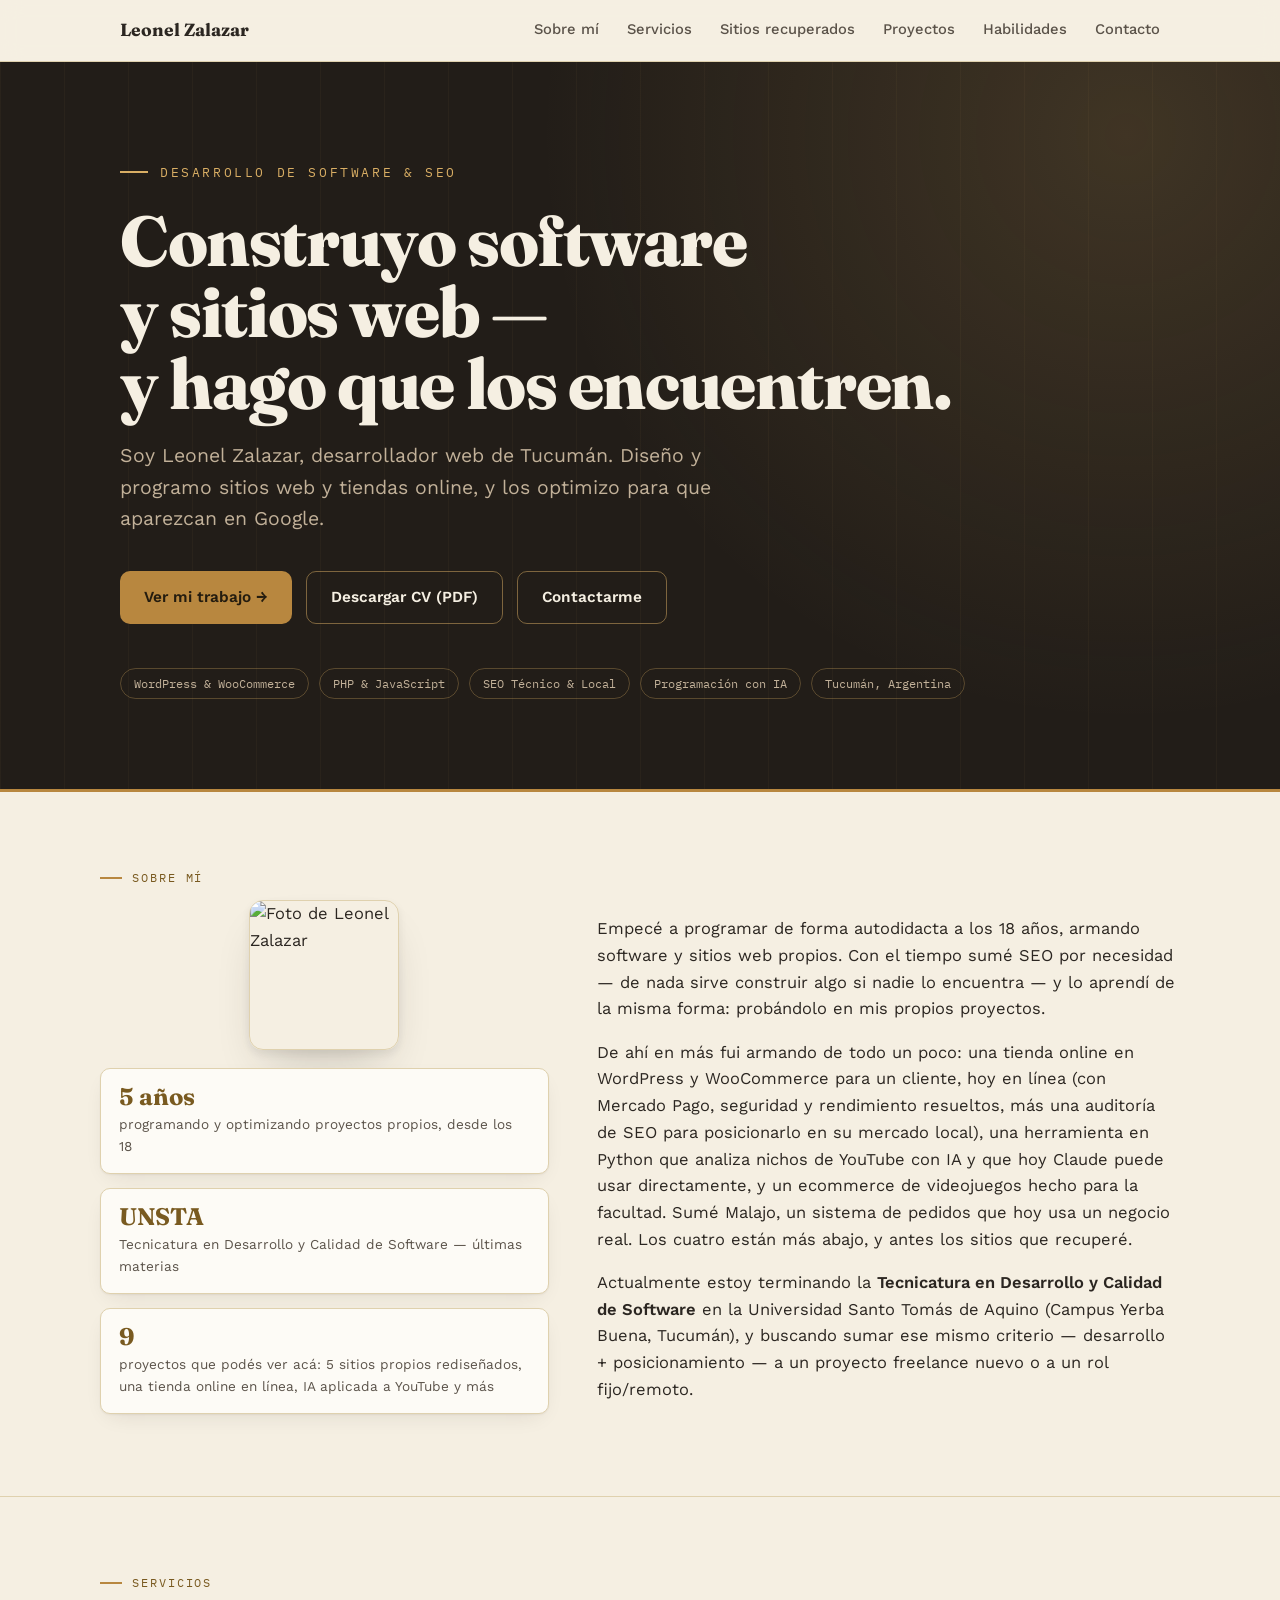
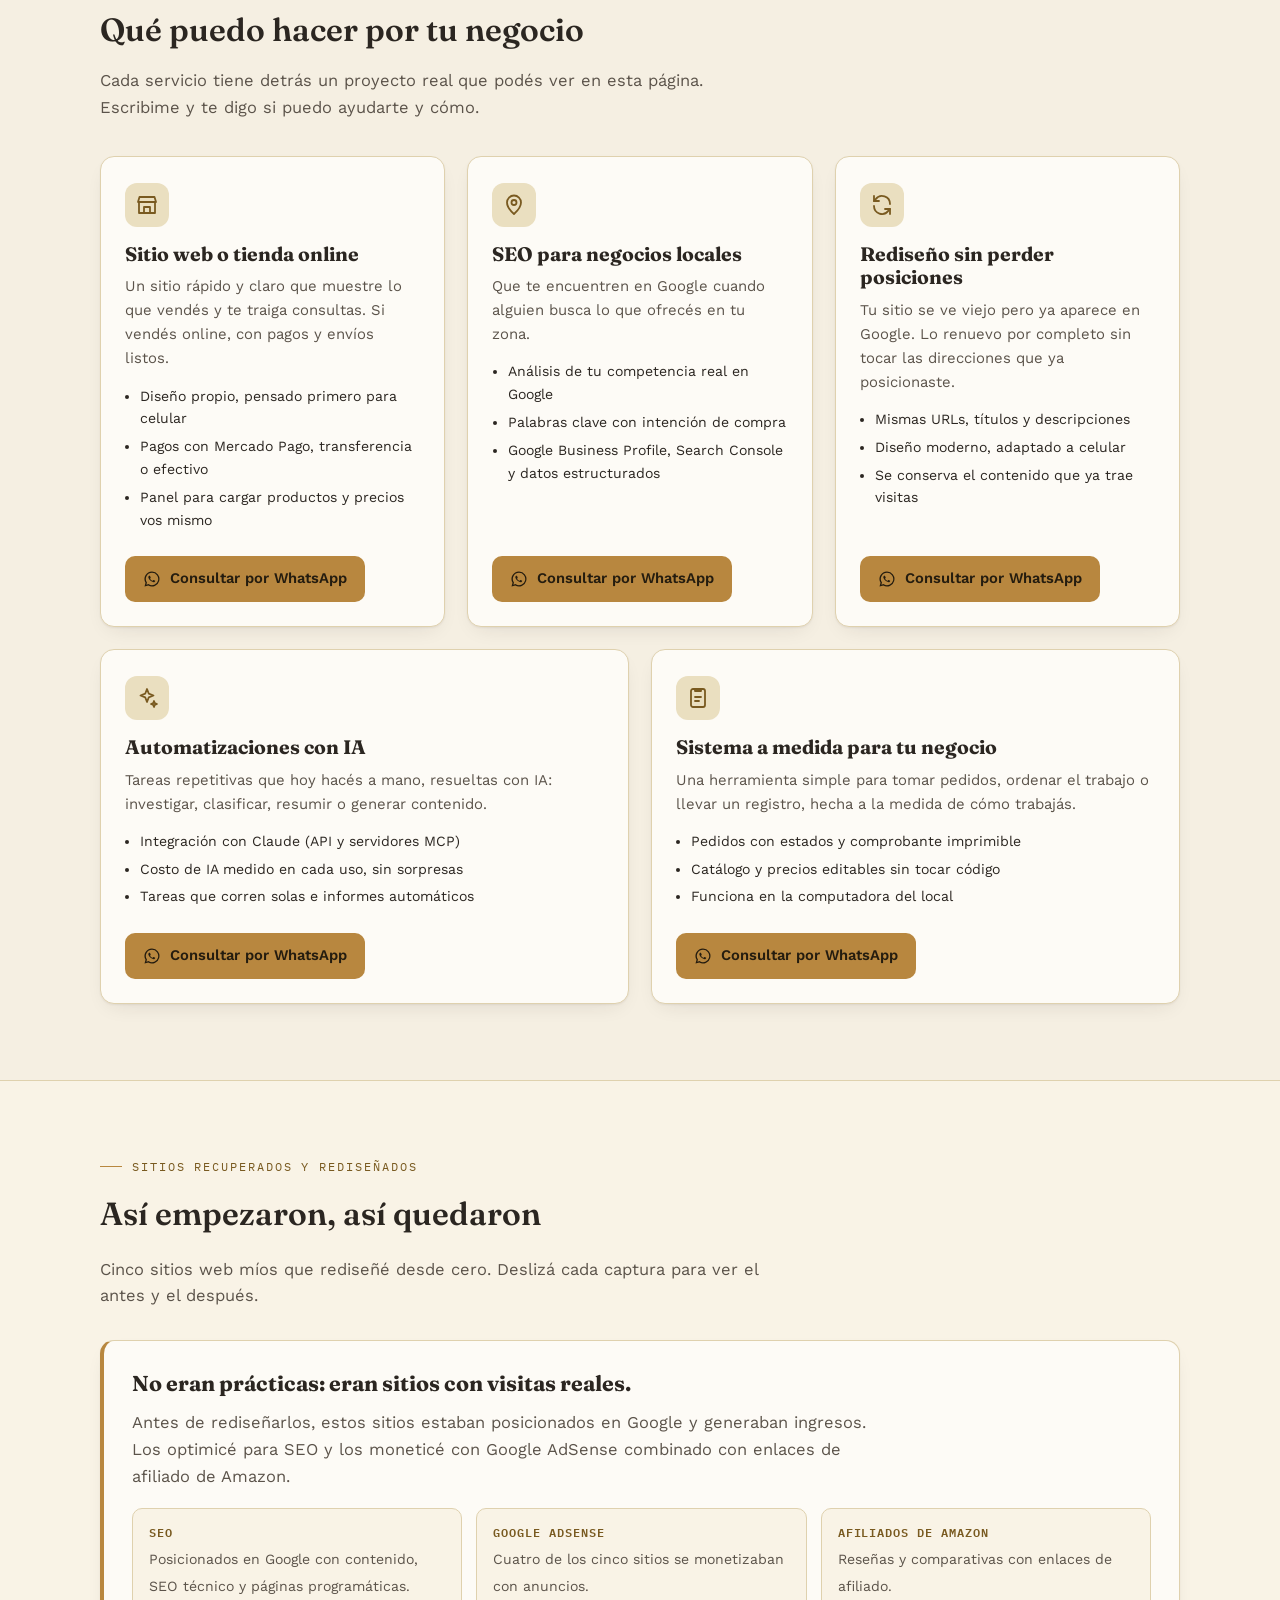
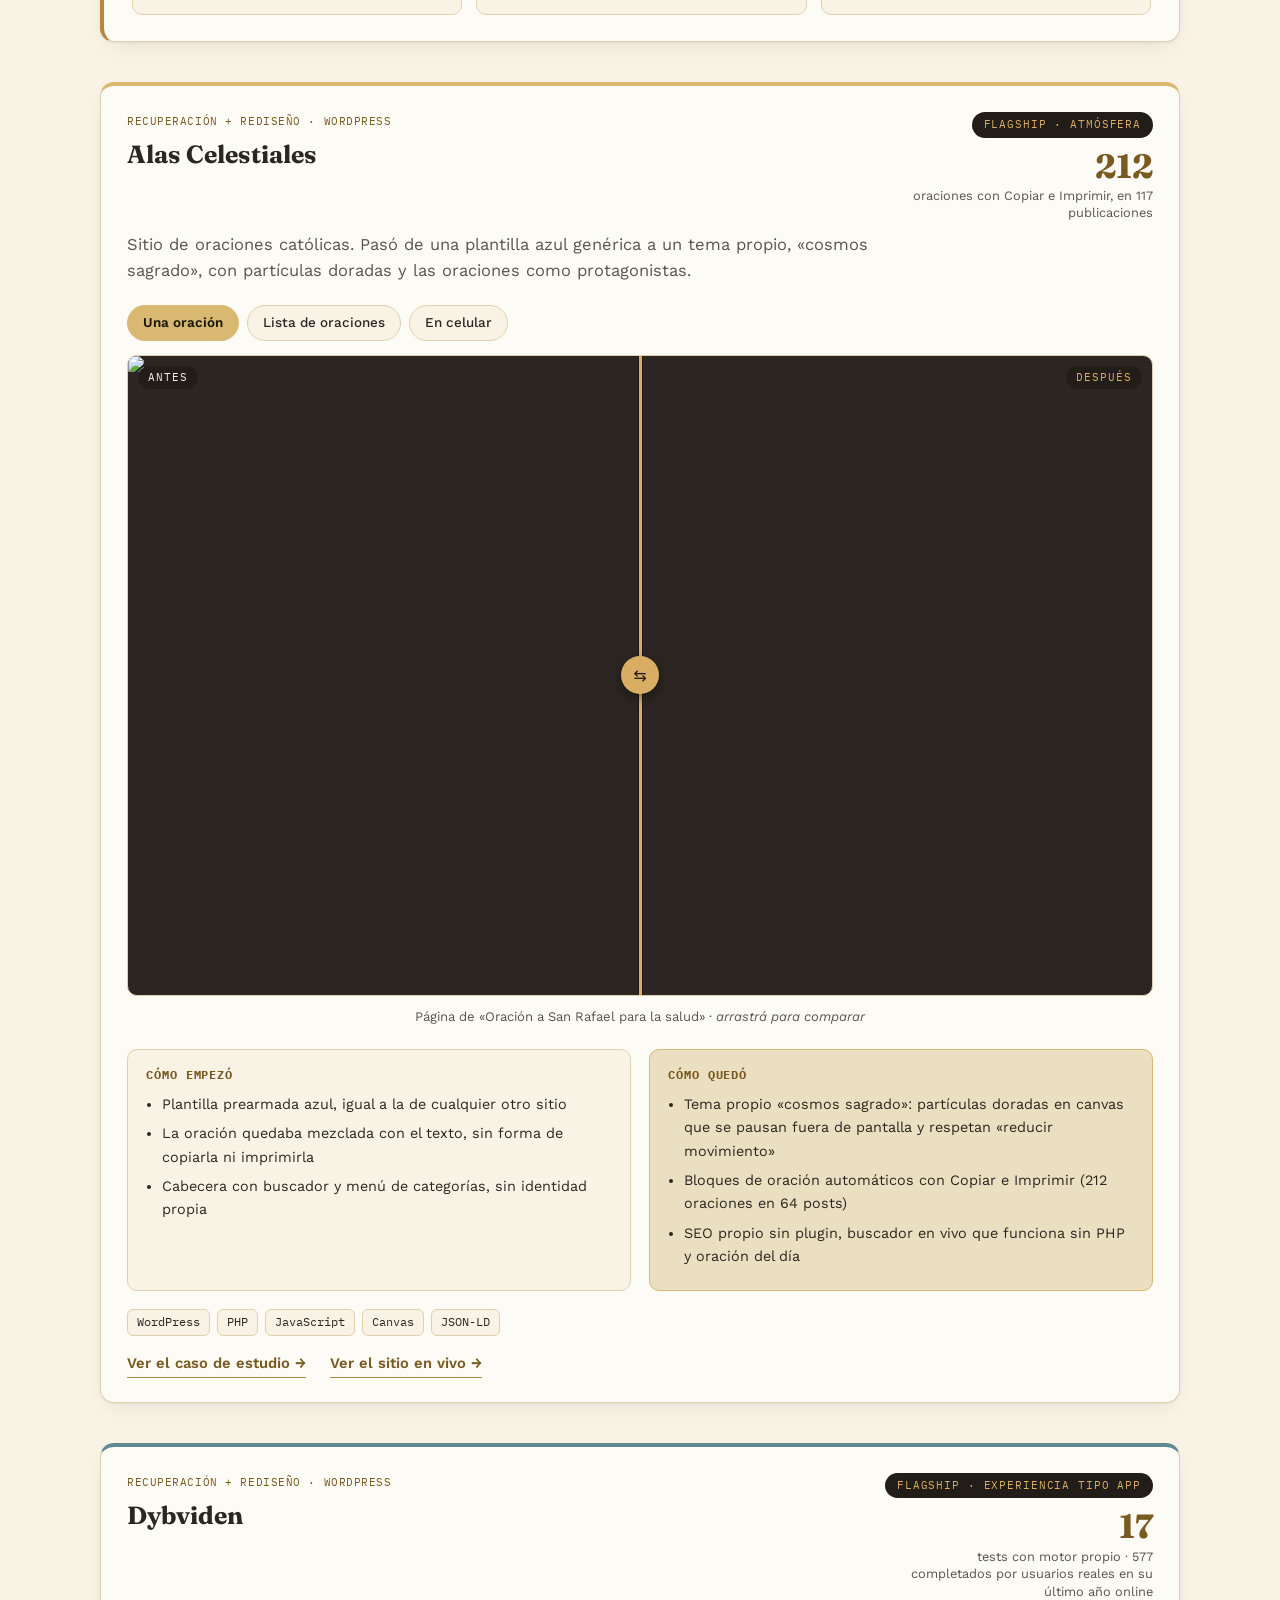
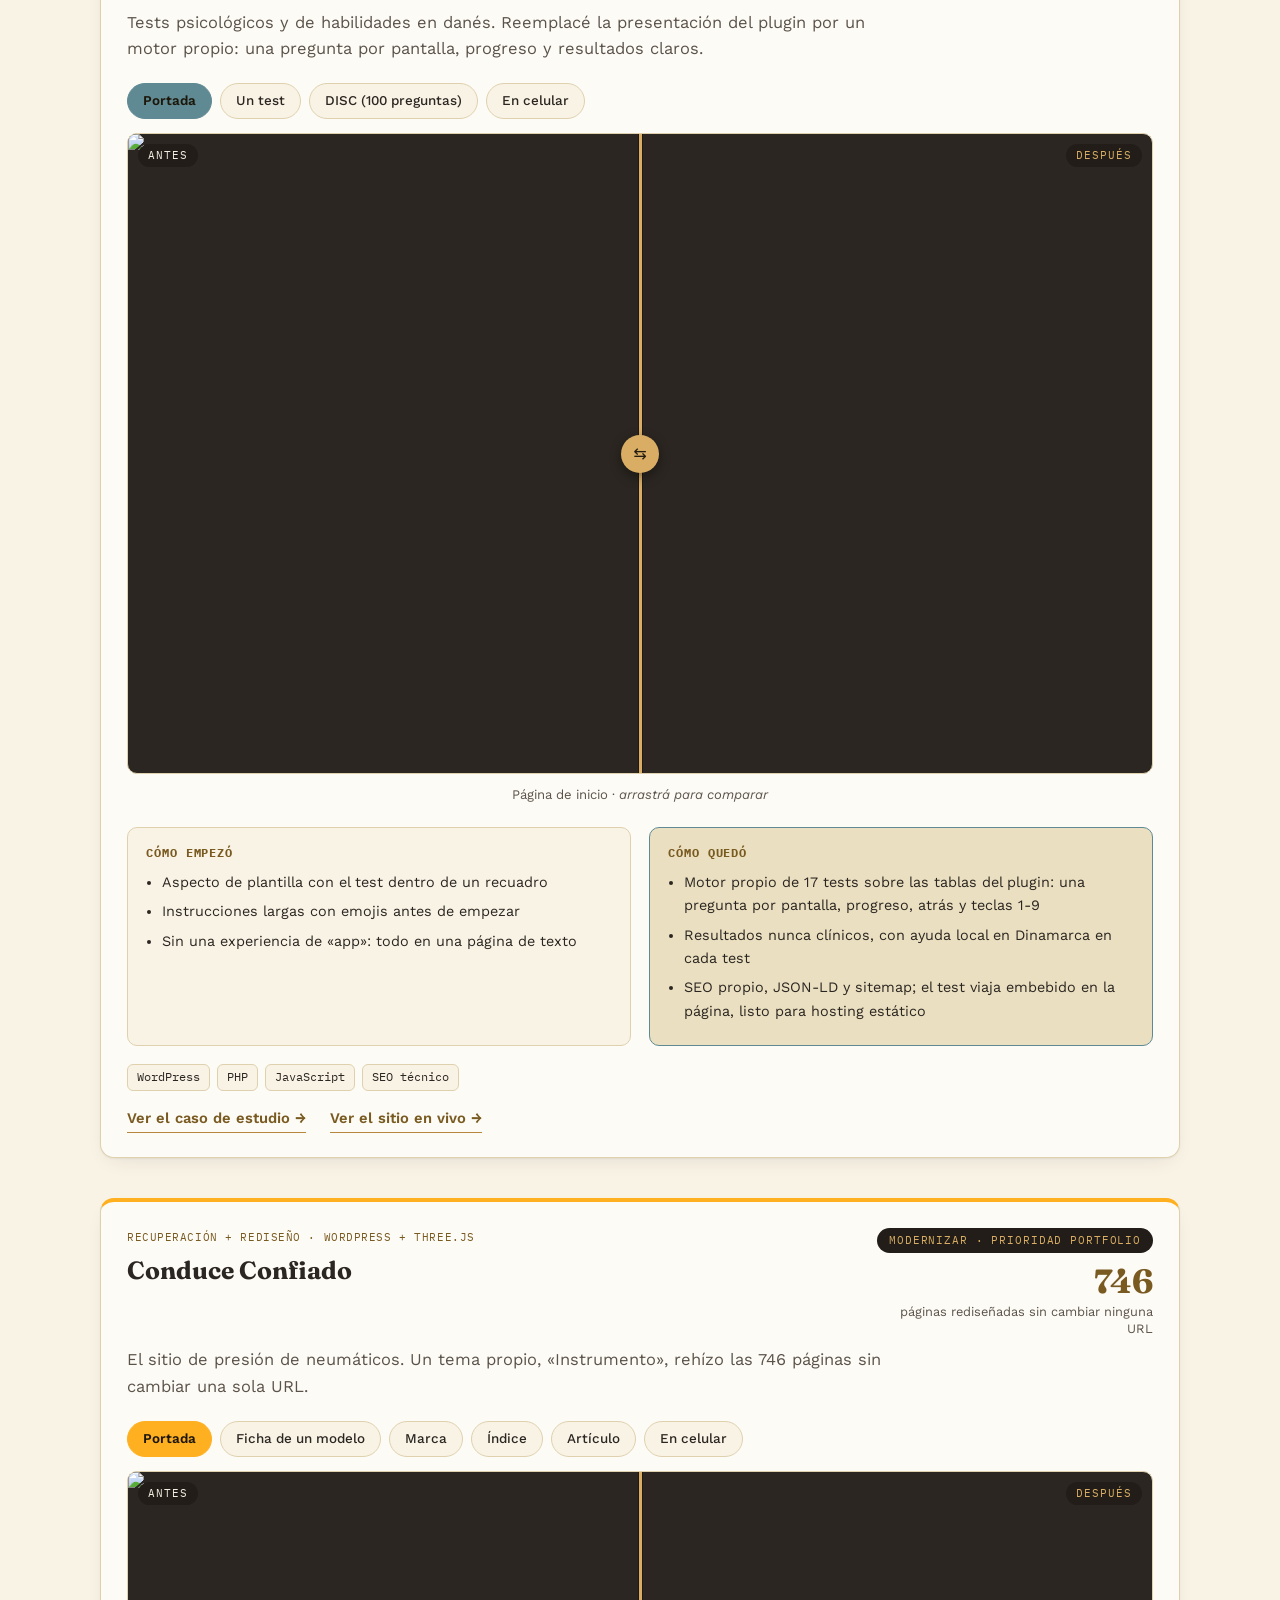
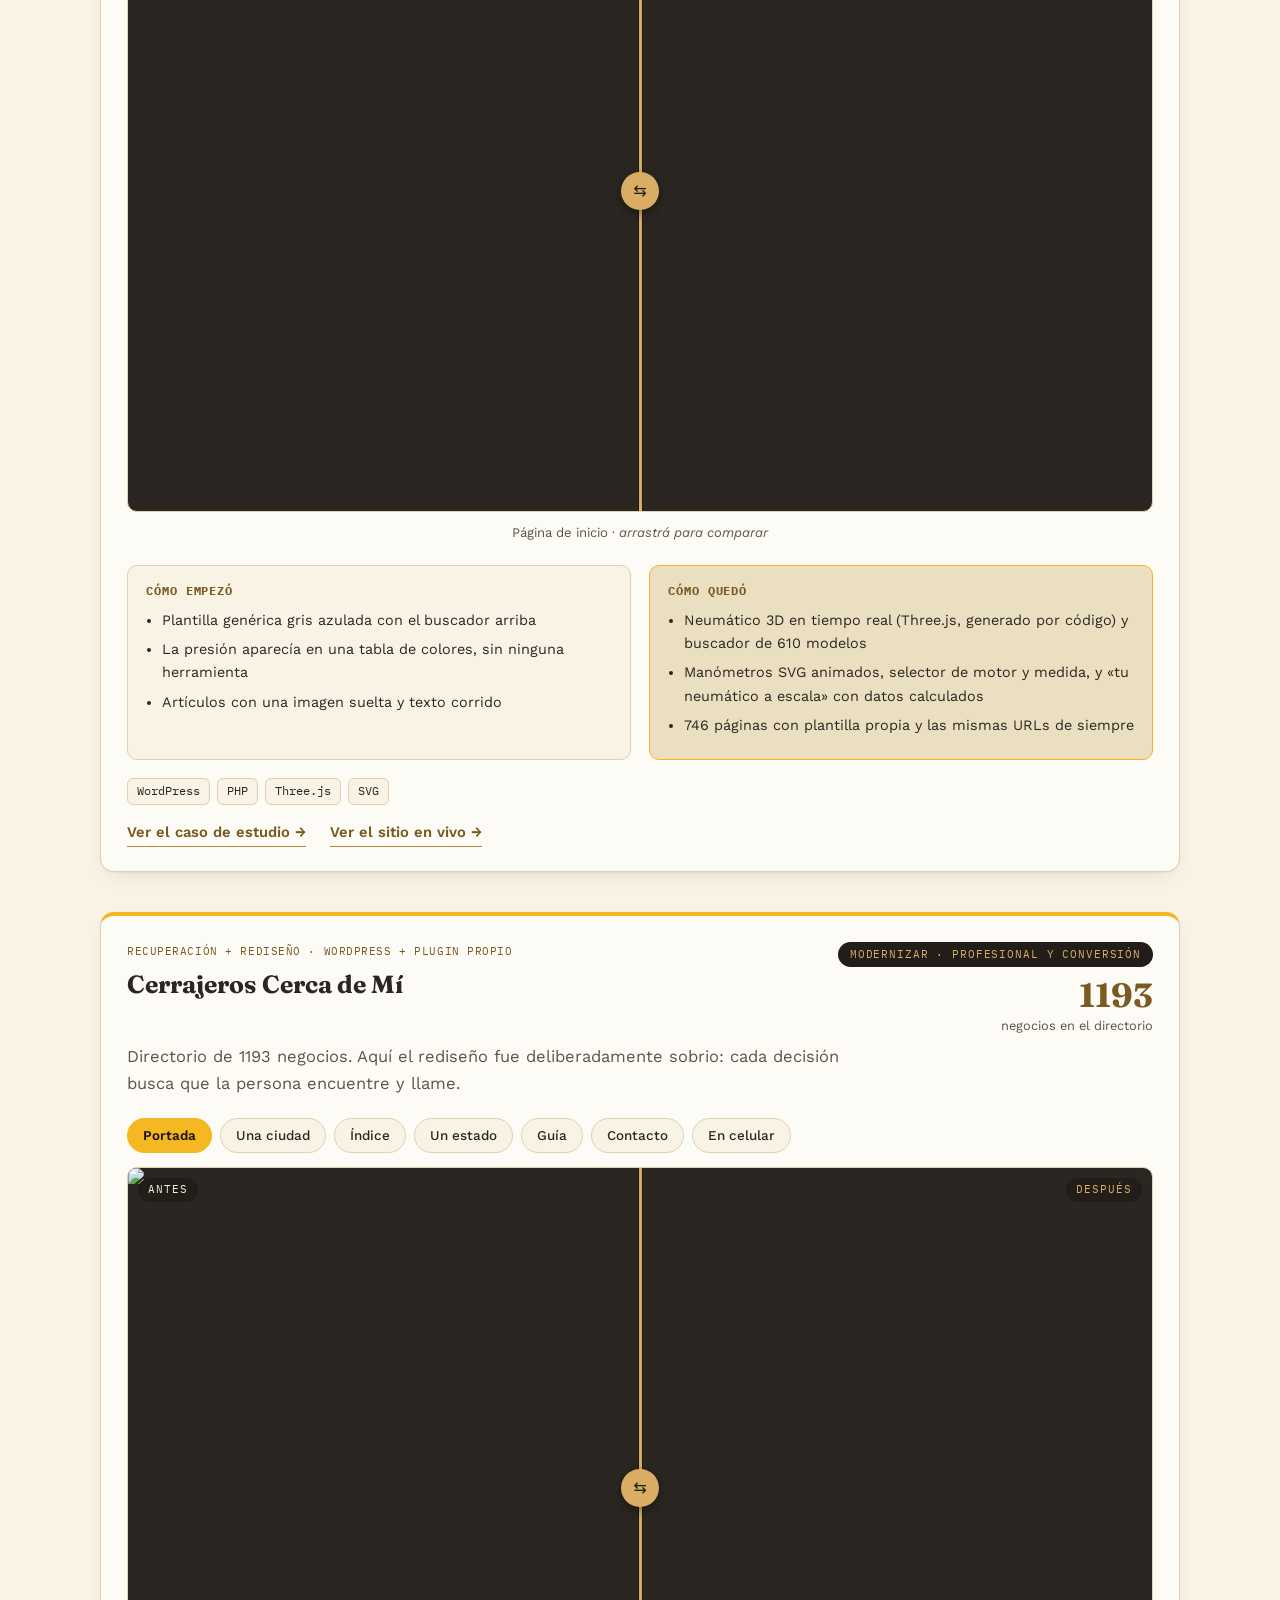
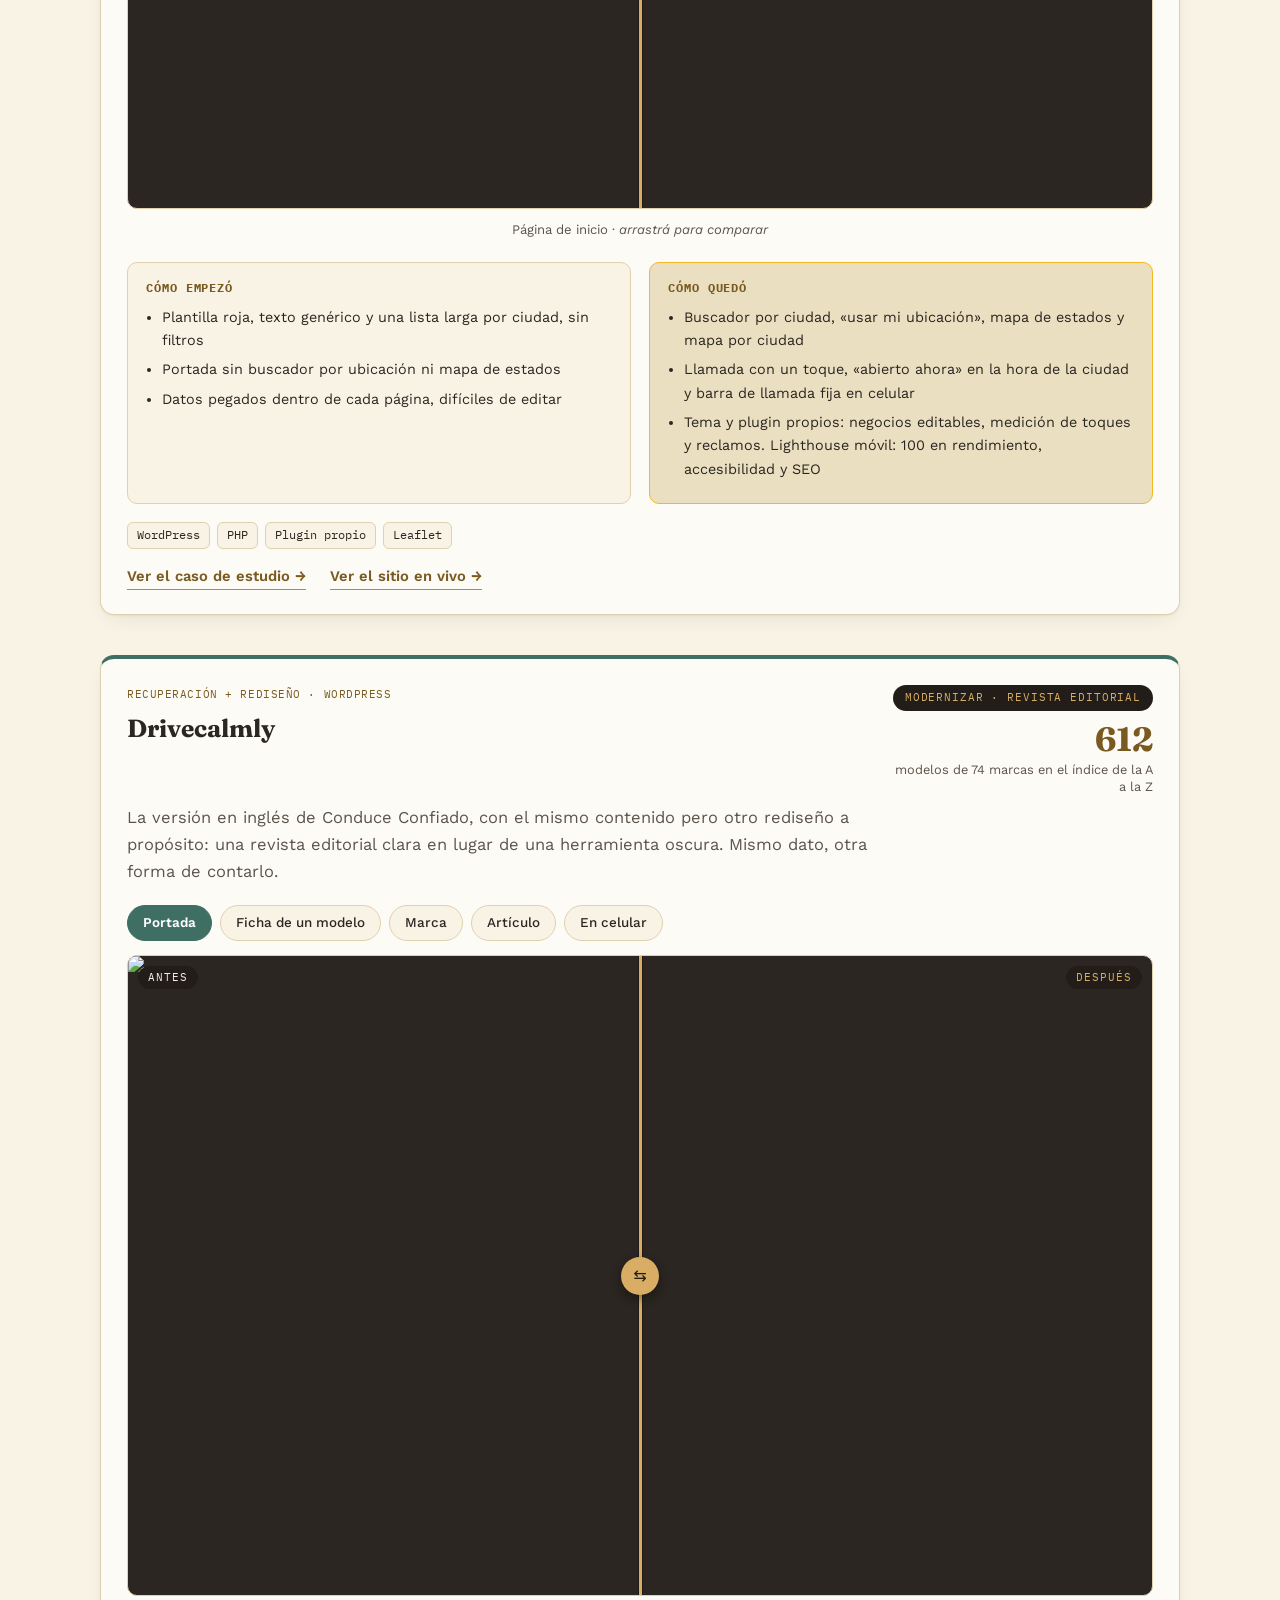
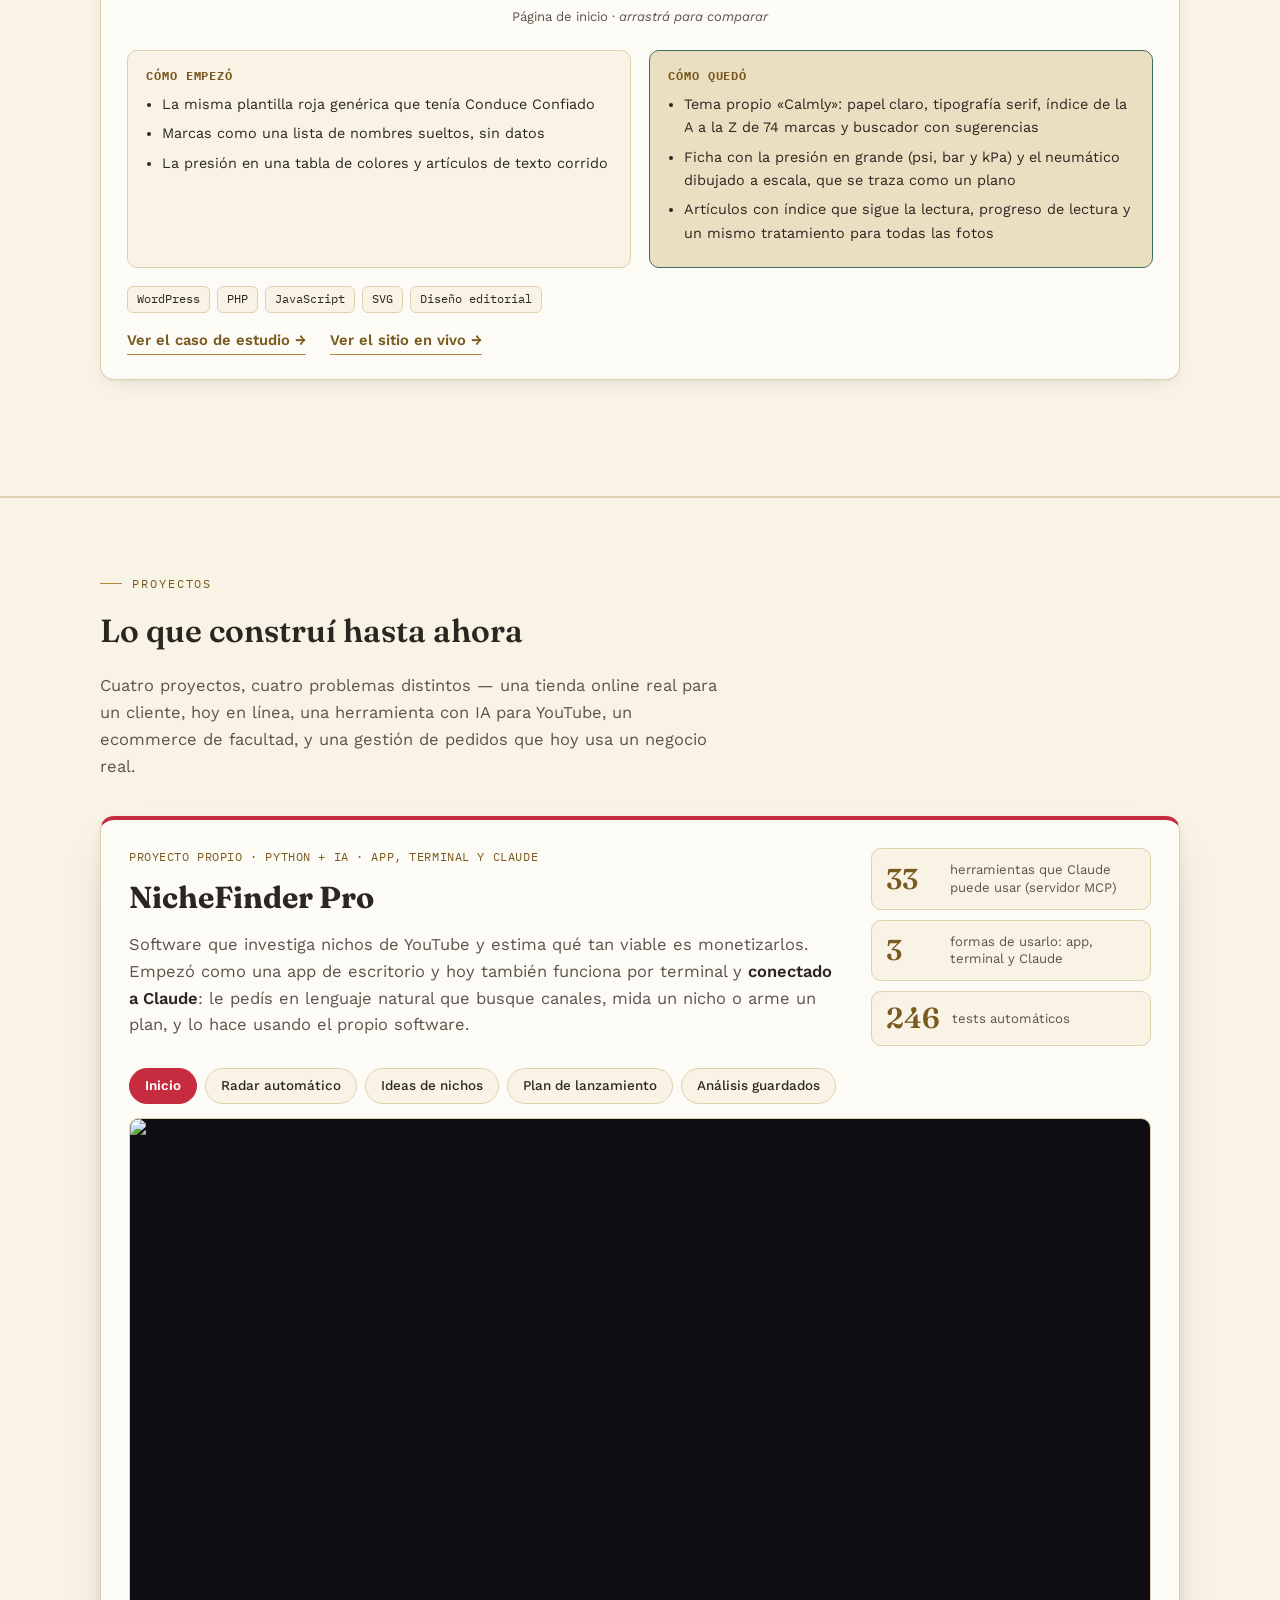
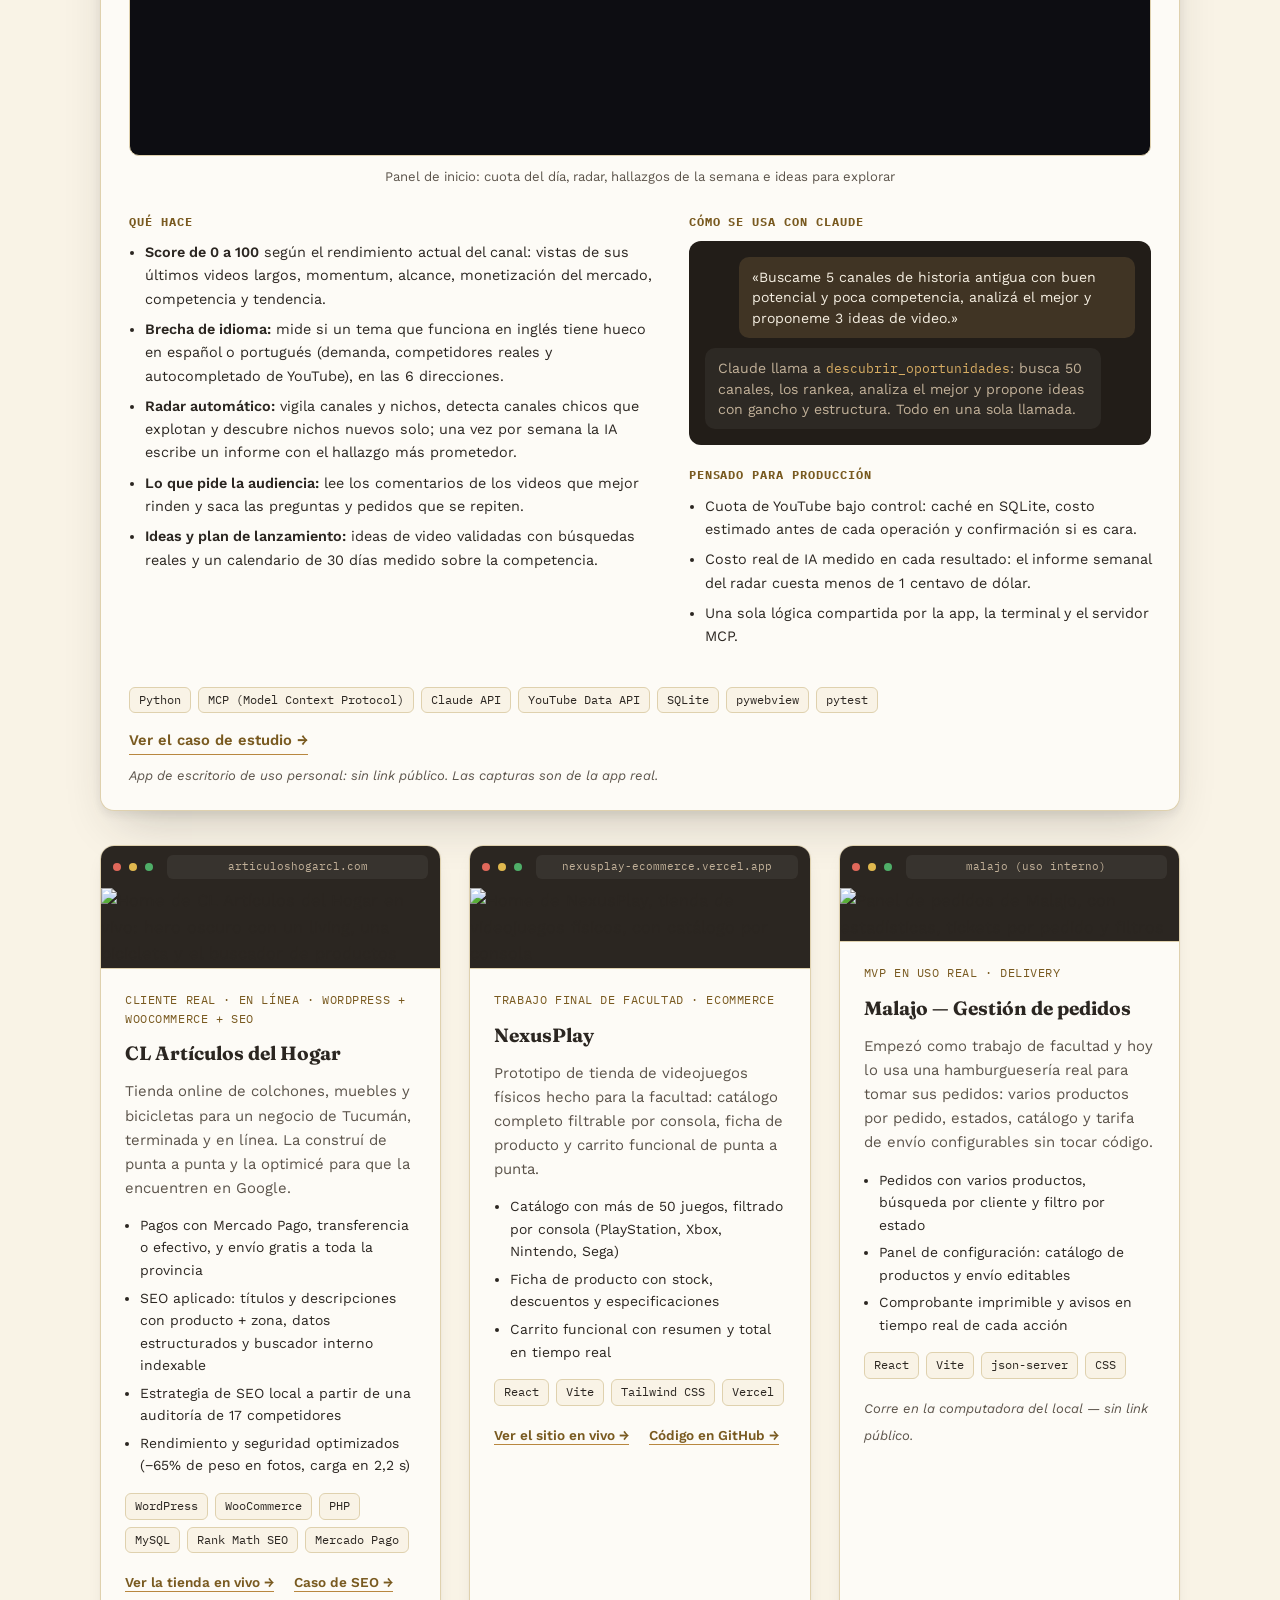
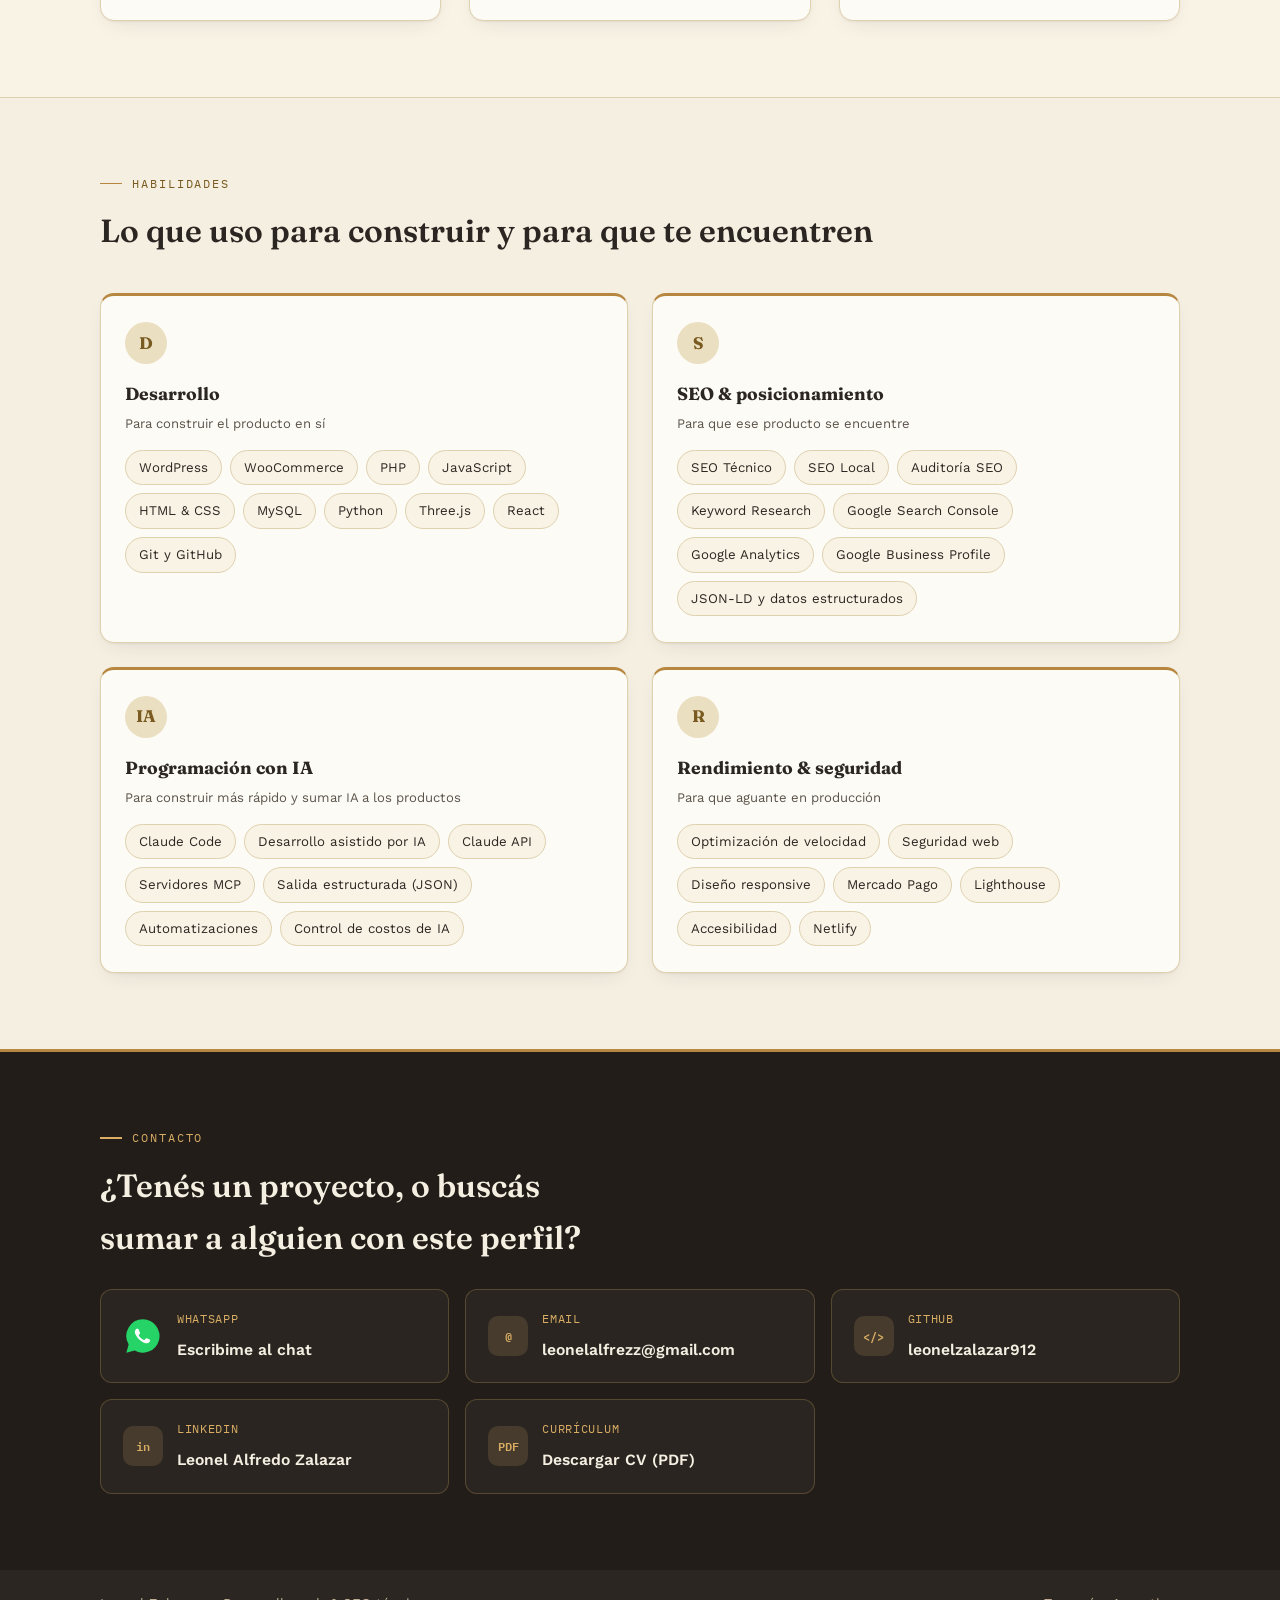
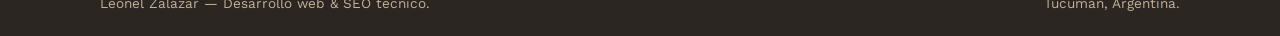
==== index.html @ 163d7c46 "Servicios, 6 casos de estudio, auditoría de calidad y CV con link a GitHub Pages - Sección Servicios" ====
<!doctype html>
<html lang="es-AR">
<head>
<meta charset="utf-8">
<meta name="viewport" content="width=device-width, initial-scale=1">
<meta name="description" content="Leonel Zalazar, desarrollador web y SEO de Tucumán, Argentina. WordPress, WooCommerce, PHP, JavaScript y SEO técnico y local. Proyectos reales y de código propio.">
<meta name="theme-color" content="#221D18">
<link rel="icon" href="data:image/svg+xml,%3Csvg xmlns='http://www.w3.org/2000/svg' viewBox='0 0 64 64'%3E%3Crect width='64' height='64' rx='14' fill='%23221D18'/%3E%3Ctext x='32' y='45' font-family='Georgia,serif' font-size='38' font-weight='700' text-anchor='middle' fill='%23D9AE64'%3EL%3C/text%3E%3C/svg%3E">
<link rel="canonical" href="https://leonelzalazar912.github.io/">
<meta property="og:type" content="website">
<meta property="og:url" content="https://leonelzalazar912.github.io/">
<meta property="og:locale" content="es_AR">
<meta property="og:title" content="Leonel Zalazar — Desarrollo web y SEO">
<meta property="og:description" content="Construyo software y sitios web, y hago que los encuentren.">
<meta property="og:image" content="https://leonelzalazar912.github.io/img/og.jpg">
<meta property="og:image:width" content="1200"><meta property="og:image:height" content="630">
<meta name="twitter:card" content="summary_large_image">
<script type="application/ld+json">{"@context":"https://schema.org","@type":"Person","name":"Leonel Zalazar","jobTitle":"Desarrollador web y SEO","address":{"@type":"PostalAddress","addressLocality":"Tucumán","addressCountry":"AR"},"email":"mailto:leonelalfrezz@gmail.com","sameAs":["https://www.linkedin.com/in/leonel-alfredo-zalazar-7910a031b/","https://github.com/leonelzalazar912"]}</script>
<title>Leonel Zalazar</title>
<link rel="preconnect" href="https://fonts.googleapis.com">
<link rel="preconnect" href="https://fonts.gstatic.com" crossorigin>
<link rel="preload" as="style" href="https://fonts.googleapis.com/css2?family=Fraunces:opsz,wght@9..144,400;9..144,500;9..144,600;9..144,700;9..144,800&family=Work+Sans:wght@400;500;600;700&family=IBM+Plex+Mono:wght@500;600&display=swap">
<link href="https://fonts.googleapis.com/css2?family=Fraunces:opsz,wght@9..144,400;9..144,500;9..144,600;9..144,700;9..144,800&family=Work+Sans:wght@400;500;600;700&family=IBM+Plex+Mono:wght@500;600&display=swap" rel="stylesheet" media="print" onload="this.media='all'">
<noscript><link href="https://fonts.googleapis.com/css2?family=Fraunces:opsz,wght@9..144,400;9..144,500;9..144,600;9..144,700;9..144,800&family=Work+Sans:wght@400;500;600;700&family=IBM+Plex+Mono:wght@500;600&display=swap" rel="stylesheet"></noscript>
<style>
  :root{
    --paper:#F5EFE2; --panel:#FDFBF6; --panel-2:#F9F3E6; --panel-dark:#221D18; --panel-dark-2:#2B2621;
    --ink:#2B2621; --ink-soft:#5B534A; --line:#DFD1AE;
    --gold:#B8873F; --gold-deep:#795A20; --gold-soft:#EADFC0; --gold-bright:#D9AE64;
    --on-dark:#F5EFE2; --on-dark-soft:#C2B199;
    --shadow: 0 1px 2px rgba(43,38,33,.06), 0 8px 22px -10px rgba(43,38,33,.14);
    --shadow-lg: 0 4px 8px rgba(43,38,33,.08), 0 24px 48px -18px rgba(43,38,33,.24);
    --radius:14px;
  }
  @media (prefers-color-scheme: dark){
    :root:not([data-theme="light"]){
      --paper:#1D1914; --panel:#262019; --panel-2:#221D17; --panel-dark:#100D0A; --panel-dark-2:#1A1611;
      --ink:#F1E9DA; --ink-soft:#C2B199; --line:#453A29;
      --gold:#D9AE64; --gold-deep:#EAC98C; --gold-soft:#332B1C; --gold-bright:#E4BC79;
      --on-dark:#F1E9DA; --on-dark-soft:#C2B199;
      --shadow: 0 1px 2px rgba(0,0,0,.35), 0 10px 26px -12px rgba(0,0,0,.6);
      --shadow-lg: 0 6px 14px rgba(0,0,0,.4), 0 30px 60px -20px rgba(0,0,0,.75);
    }
  }
  :root[data-theme="dark"]{
    --paper:#1D1914; --panel:#262019; --panel-2:#221D17; --panel-dark:#100D0A; --panel-dark-2:#1A1611;
    --ink:#F1E9DA; --ink-soft:#C2B199; --line:#453A29;
    --gold:#D9AE64; --gold-deep:#EAC98C; --gold-soft:#332B1C; --gold-bright:#E4BC79;
    --on-dark:#F1E9DA; --on-dark-soft:#C2B199;
    --shadow: 0 1px 2px rgba(0,0,0,.35), 0 10px 26px -12px rgba(0,0,0,.6);
    --shadow-lg: 0 6px 14px rgba(0,0,0,.4), 0 30px 60px -20px rgba(0,0,0,.75);
  }
  *{box-sizing:border-box;}
  html{color-scheme:light dark; scroll-behavior:smooth;}
  @media (prefers-reduced-motion: reduce){ html{scroll-behavior:auto;} *{animation-duration:.001ms !important; transition-duration:.001ms !important;} }
  body{
    margin:0; background:var(--paper); color:var(--ink);
    font-family:"Work Sans", ui-sans-serif, system-ui, sans-serif;
    font-size:16.5px; line-height:1.62;
  }
  a{color:var(--gold-deep); text-decoration-color:var(--gold); text-underline-offset:2px;}
  b,strong{color:var(--ink); font-weight:600;}
  .side{padding-inline:20px;}
  .wrap{max-width:1080px; margin:0 auto;}
  h2{ font-family:"Fraunces", serif; font-weight:600; font-size:clamp(1.5rem,3.2vw,2rem); margin:0 0 8px; text-wrap:balance; }
  .eyebrow{
    font-family:"IBM Plex Mono", ui-monospace, monospace; font-size:12px;
    letter-spacing:.16em; text-transform:uppercase; color:var(--gold-deep);
    display:flex; align-items:center; gap:10px; margin-bottom:12px;
  }
  .eyebrow::before{content:""; width:22px; height:1.5px; background:var(--gold);}
  section{padding-block:76px;}
  @media (max-width:640px){ section{padding-block:56px;} }

  @keyframes riseIn{ from{opacity:0; transform:translateY(14px);} to{opacity:1; transform:translateY(0);} }
  .rise{animation:riseIn .7s cubic-bezier(.2,.8,.2,1) both;}

  /* -------- NAV -------- */
  nav.top{
    position:sticky; top:0; z-index:20; background:color-mix(in srgb, var(--paper) 88%, transparent);
    backdrop-filter:blur(10px); border-bottom:1px solid var(--line);
  }
  nav.top .wrap{ display:flex; align-items:center; justify-content:space-between; padding-block:16px; flex-wrap:wrap; gap:10px; }
  .brand{ font-family:"Fraunces",serif; font-weight:700; font-size:1.1rem; color:var(--ink); text-decoration:none; white-space:nowrap; }
  .navlinks{ display:flex; gap:28px; font-size:.92rem; flex-wrap:wrap; }
  .navlinks a{ color:var(--ink-soft); text-decoration:none; font-weight:500; white-space:nowrap; }
  .navlinks a:hover{color:var(--gold-deep);}
  @media (max-width:680px){
    /* En celular, una sola fila deslizable en vez de envolver en 2-3 líneas (ocupaba demasiado alto fijo) */
    nav.top .wrap{ flex-wrap:nowrap; justify-content:flex-start; padding-block:12px; }
    .navlinks{
      flex-wrap:nowrap; gap:18px; font-size:.82rem; overflow-x:auto; -webkit-overflow-scrolling:touch;
      scrollbar-width:none; -ms-overflow-style:none; mask-image:linear-gradient(to right, transparent, #000 14px, #000 calc(100% - 14px), transparent);
    }
    .navlinks::-webkit-scrollbar{ display:none; }
  }

  /* -------- HERO -------- */
  header.hero{ background:var(--panel-dark); color:var(--on-dark); border-bottom:3px solid var(--gold); position:relative; overflow:hidden; }
  header.hero::before{
    content:""; position:absolute; inset:0;
    background: radial-gradient(circle at 88% 10%, rgba(217,174,100,.16), transparent 45%),
      repeating-linear-gradient(90deg, rgba(217,174,100,.045) 0px, rgba(217,174,100,.045) 1px, transparent 1px, transparent 64px);
    pointer-events:none;
  }
  header.hero .wrap{ position:relative; padding-block:100px 90px; }
  .kicker2{ font-family:"IBM Plex Mono",monospace; font-size:13px; letter-spacing:.2em; text-transform:uppercase; color:var(--gold-bright); display:flex; align-items:center; gap:12px; margin-bottom:22px; }
  .kicker2::before{content:""; width:28px; height:2px; background:var(--gold-bright);}
  h1{
    font-family:"Fraunces", Georgia, serif; font-weight:800; font-size:clamp(2.6rem,7vw,4.4rem);
    line-height:1.02; margin:0 0 20px; letter-spacing:-.02em; text-wrap:balance;
  }
  .hero-lede{ font-size:1.22rem; color:var(--on-dark-soft); max-width:34em; margin:0 0 36px; }
  .hero-lede b{color:var(--on-dark);}
  .cta-row{display:flex; gap:14px; flex-wrap:wrap;}
  .btn{
    display:inline-flex; align-items:center; gap:8px; font-weight:600; font-size:.96rem;
    padding:13px 24px; border-radius:10px; text-decoration:none; transition:transform .15s ease;
  }
  .btn:hover{transform:translateY(-1px);}
  .btn.primary{background:var(--gold); color:#241C0F;}
  .btn.ghost{border:1px solid rgba(217,174,100,.5); color:var(--on-dark);}
  .hero-tags{ display:flex; flex-wrap:wrap; gap:10px; margin-top:44px; }
  .hero-tags span{
    font-family:"IBM Plex Mono",monospace; font-size:.76rem; color:var(--on-dark-soft);
    border:1px solid rgba(217,174,100,.3); border-radius:20px; padding:5px 13px;
  }

  /* -------- SOBRE MI -------- */
  #sobre .grid{ display:grid; grid-template-columns:1fr 1.3fr; gap:48px; align-items:start; }
  @media (max-width:800px){ #sobre .grid{grid-template-columns:1fr;} }
  .portrait{
    width:150px; border-radius:var(--radius); overflow:hidden; margin:0 auto 18px;
    box-shadow:var(--shadow-lg); border:1px solid var(--line);
  }
  .portrait img{ display:block; width:100%; aspect-ratio:1/1; object-fit:cover; }
  .facts{ display:grid; gap:14px; }
  .fact{ background:var(--panel); border:1px solid var(--line); border-radius:10px; padding:16px 18px; box-shadow:var(--shadow); }
  .fact .n{ font-family:"Fraunces",serif; font-weight:700; font-size:1.5rem; color:var(--gold-deep); line-height:1; }
  .fact .c{ font-size:.85rem; color:var(--ink-soft); margin-top:4px; }

  /* -------- SERVICIOS -------- */
  #servicios{ border-top:1px solid var(--line); }
  .svc-intro{ color:var(--ink-soft); max-width:40em; margin:0 0 34px; }
  .svc-grid{ display:grid; grid-template-columns:repeat(6,1fr); gap:22px; }
  .svc{
    grid-column:span 2; background:var(--panel); border:1px solid var(--line); border-radius:var(--radius);
    padding:26px 24px 24px; box-shadow:var(--shadow); display:flex; flex-direction:column;
  }
  .svc:nth-child(n+4){ grid-column:span 3; }
  @media (max-width:900px){ .svc-grid{grid-template-columns:1fr 1fr;} .svc, .svc:nth-child(n+4){grid-column:auto;} .svc:last-child{grid-column:1 / -1;} }
  @media (max-width:620px){ .svc-grid{grid-template-columns:1fr;} }
  .svc .ic{ width:44px; height:44px; border-radius:12px; background:var(--gold-soft); color:var(--gold-deep); display:flex; align-items:center; justify-content:center; margin-bottom:16px; }
  .svc .ic svg{ width:24px; height:24px; }
  .svc h3{ font-family:"Fraunces",serif; font-weight:700; font-size:1.22rem; line-height:1.2; margin:0 0 8px; }
  .svc p{ font-size:.93rem; color:var(--ink-soft); margin:0 0 14px; }
  .svc ul{ font-size:.88rem; margin:0 0 20px; padding-left:1.1em; }
  .svc li{ margin-bottom:5px; }
  .btn-wa{
    display:inline-flex; align-items:center; justify-content:center; gap:9px; align-self:flex-start; margin-top:auto;
    font-weight:600; font-size:.92rem; padding:11px 18px; border-radius:10px; text-decoration:none;
    background:var(--gold); color:#241C0F; transition:transform .15s ease;
  }
  .btn-wa:hover{ transform:translateY(-1px); }
  .btn-wa svg{ width:18px; height:18px; flex:none; }

  /* -------- SKILLS -------- */
  .skill-groups{display:grid; grid-template-columns:repeat(2,1fr); gap:24px;}
  @media (max-width:800px){ .skill-groups{grid-template-columns:1fr;} }
  .skill-card{
    background:var(--panel); border:1px solid var(--line); border-top:3px solid var(--gold);
    border-radius:var(--radius); padding:26px 24px; box-shadow:var(--shadow);
    transition:transform .18s ease, box-shadow .18s ease;
  }
  .skill-card:hover{ transform:translateY(-3px); box-shadow:var(--shadow-lg); }
  .skill-card .badge{
    width:42px; height:42px; border-radius:50%; background:var(--gold-soft); color:var(--gold-deep);
    display:flex; align-items:center; justify-content:center; font-family:"Fraunces",serif;
    font-weight:700; font-size:1.05rem; margin-bottom:16px;
  }
  .skill-card h3{ font-family:"Fraunces",serif; font-weight:700; font-size:1.1rem; margin:0 0 4px; color:var(--ink); }
  .skill-card .sub{ font-size:.82rem; color:var(--ink-soft); margin-bottom:16px; }
  .skill-card .chips{display:flex; flex-wrap:wrap; gap:8px;}
  .skill-card .chip{ font-size:.83rem; background:var(--panel-2); border:1px solid var(--line); border-radius:20px; padding:6px 13px; }

  /* -------- PROYECTOS -------- */
  #proyectos{background:var(--panel-2); border-top:1px solid var(--line); border-bottom:1px solid var(--line);}
  .mini-grid{ display:grid; grid-template-columns:repeat(auto-fit, minmax(300px, 1fr)); gap:28px; }
  .mini-proj{
    background:var(--panel); border:1px solid var(--line); border-radius:var(--radius);
    overflow:hidden; box-shadow:var(--shadow); display:flex; flex-direction:column;
  }
  .mini-proj .browser{ border-bottom:1px solid var(--line); }
  .mini-proj .browser .bar{ display:flex; align-items:center; gap:8px; padding:9px 12px; background:var(--panel-dark-2); }
  .mini-proj .browser .dot{width:8px; height:8px; border-radius:50%;}
  .mini-proj .browser .dot.r{background:#E0685A;} .mini-proj .browser .dot.y{background:#E0B84E;} .mini-proj .browser .dot.g{background:#4FAE68;}
  .mini-proj .browser .url{ flex:1; margin-left:6px; background:rgba(255,255,255,.06); border-radius:6px; padding:3px 9px; font-family:"IBM Plex Mono",monospace; font-size:.68rem; color:var(--on-dark-soft); text-align:center; overflow:hidden; text-overflow:ellipsis; white-space:nowrap; }
  .mini-proj .shot-wrap{ background:var(--panel-dark-2); }
  .mini-proj .shot-wrap img{ display:block; width:100%; }
  .mini-proj .body{ padding:22px 24px 24px; }
  .mini-proj .ctx{ font-family:"IBM Plex Mono",monospace; font-size:.72rem; text-transform:uppercase; letter-spacing:.05em; color:var(--gold-deep); margin-bottom:10px; }
  .mini-proj h4{ font-family:"Fraunces",serif; font-weight:700; font-size:1.2rem; margin:0 0 10px; }
  .mini-proj p.desc{ font-size:.93rem; margin:0 0 14px; color:var(--ink-soft); }
  ul.feat2{ font-size:.87rem; margin:0 0 16px; padding-left:1.1em; }
  ul.feat2 li{margin-bottom:5px;}
  .stack2{ display:flex; flex-wrap:wrap; gap:7px; margin-bottom:16px; }
  .stack2 span{ font-family:"IBM Plex Mono",monospace; font-size:.72rem; background:var(--panel-2); border:1px solid var(--line); border-radius:6px; padding:3px 9px; }
  .mini-proj .link2{ font-size:.85rem; font-weight:600; color:var(--gold-deep); text-decoration:none; border-bottom:1px solid var(--gold); padding-bottom:1px; }
  .mini-proj .note{ font-size:.82rem; color:var(--ink-soft); font-style:italic; }


  /* -------- SITIOS RECUPERADOS -------- */
  #recuperados{ background:var(--panel-2); border-top:1px solid var(--line); border-bottom:1px solid var(--line); }
  .rec-intro{ color:var(--ink-soft); max-width:42em; margin-bottom:30px; }
  .rec-stats{ margin-bottom:40px !important; display:grid; grid-template-columns:repeat(4,1fr); gap:1px; background:var(--line); border:1px solid var(--line); border-radius:var(--radius); overflow:hidden; box-shadow:var(--shadow-lg); margin-bottom:24px; }
  .rec-stats .cell{ background:var(--panel); padding:20px 14px; text-align:center; }
  .rec-stats .num{ font-family:"Fraunces",serif; font-weight:700; font-size:1.7rem; color:var(--gold-deep); line-height:1; margin-bottom:6px; font-variant-numeric:tabular-nums; }
  .rec-stats .cap{ font-size:.76rem; color:var(--ink-soft); line-height:1.35; }
  @media (max-width:640px){ .rec-stats{grid-template-columns:1fr 1fr;} }
  .rec-story{ display:grid; grid-template-columns:1fr auto 1fr; gap:18px; align-items:center; margin-bottom:56px; }
  .rec-story .st{ background:var(--panel); border:1px solid var(--line); border-radius:var(--radius); padding:18px 20px; box-shadow:var(--shadow); font-size:.92rem; color:var(--ink-soft); }
  .rec-story .st b{ display:block; font-family:"Fraunces",serif; font-size:1.05rem; margin-bottom:4px; }
  .rec-story .arrow{ font-size:1.6rem; color:var(--gold); }
  @media (max-width:700px){ .rec-story{grid-template-columns:1fr;} .rec-story .arrow{transform:rotate(90deg); justify-self:center;} }
  .case{ --accent:var(--gold); background:var(--panel); border:1px solid var(--line); border-top:4px solid var(--accent); border-radius:var(--radius); box-shadow:var(--shadow); padding:26px 26px 24px; margin-bottom:40px; }
  .case-head{ display:flex; justify-content:space-between; align-items:flex-start; gap:14px; flex-wrap:wrap; margin-bottom:10px; }
  .case .ctx{ font-family:"IBM Plex Mono",monospace; font-size:.7rem; text-transform:uppercase; letter-spacing:.05em; color:var(--gold-deep); margin-bottom:4px; }
  .case h3{ font-family:"Fraunces",serif; font-size:1.55rem; margin:0; }
  .case .role{ font-family:"IBM Plex Mono",monospace; font-size:.68rem; letter-spacing:.08em; text-transform:uppercase; background:var(--panel-dark); color:var(--gold-bright); padding:4px 12px; border-radius:20px; white-space:nowrap; }
  .case .lede{ color:var(--ink-soft); max-width:46em; margin:0 0 20px; }
  .tabs{ display:flex; flex-wrap:wrap; gap:8px; margin-bottom:14px; }
  .tabs button{ font:inherit; font-size:.84rem; font-weight:500; cursor:pointer; background:var(--panel-2); color:var(--ink); border:1px solid var(--line); border-radius:20px; padding:6px 15px; }
  .tabs button[aria-selected="true"]{ background:var(--accent); border-color:var(--accent); color:#1c1608; font-weight:600; }
  .tabs button:focus-visible, .stage input:focus-visible ~ .bar{ outline:2px solid var(--gold-deep); outline-offset:2px; }
  .cmp-panel[hidden]{ display:none; }
  .stage{ position:relative; overflow:hidden; border-radius:10px; border:1px solid var(--line); background:var(--panel-dark-2); aspect-ratio:16/10; user-select:none; -webkit-user-select:none; }
  .cmp-panel.mob .stage{ aspect-ratio:5/7; max-width:340px; margin-inline:auto; }
  .stage img{ position:absolute; inset:0; width:100%; height:100%; object-fit:cover; object-position:top; display:block; pointer-events:none; }
  .stage .clip{ position:absolute; inset:0; clip-path:inset(0 calc(100% - var(--pos)) 0 0); }
  .stage .lbl{ position:absolute; top:10px; z-index:3; font-family:"IBM Plex Mono",monospace; font-size:.66rem; letter-spacing:.1em; background:var(--panel-dark); color:var(--on-dark); padding:3px 10px; border-radius:20px; }
  .stage .l-b{ left:10px; } .stage .l-a{ right:10px; color:var(--gold-bright); }
  .stage .bar{ position:absolute; top:0; bottom:0; left:var(--pos); width:3px; margin-left:-1.5px; background:var(--gold-bright); z-index:2; box-shadow:0 0 0 1px rgba(0,0,0,.35); }
  .stage .bar i{ position:absolute; top:50%; left:50%; transform:translate(-50%,-50%); width:38px; height:38px; border-radius:50%; background:var(--gold-bright); color:#241C0F; font-style:normal; display:flex; align-items:center; justify-content:center; box-shadow:0 4px 12px rgba(0,0,0,.4); font-size:1rem; }
  .stage input{ position:absolute; inset:0; width:100%; height:100%; margin:0; opacity:0; cursor:ew-resize; z-index:4; touch-action:pan-y; }
  .cmp .cap{ font-size:.82rem; color:var(--ink-soft); margin:10px 0 0; text-align:center; }
  .ba-cols{ display:grid; grid-template-columns:1fr 1fr; gap:18px; margin-top:22px; }
  @media (max-width:760px){ .ba-cols{grid-template-columns:1fr;} }
  .ba-cols .col{ border-radius:10px; padding:16px 18px; border:1px solid var(--line); }
  .ba-cols .before{ background:var(--panel-2); }
  .ba-cols .after{ background:var(--gold-soft); border-color:var(--accent); }
  .ba-cols h4{ font-family:"IBM Plex Mono",monospace; font-size:.72rem; text-transform:uppercase; letter-spacing:.08em; margin:0 0 8px; color:var(--gold-deep); }
  .ba-cols ul{ margin:0; padding-left:1.1em; font-size:.9rem; }
  .ba-cols li{ margin-bottom:6px; }
  .case .stack2{ margin:18px 0 0; }
  .case .live{ display:inline-block; margin-top:16px; font-weight:600; font-size:.92rem; color:var(--gold-deep); text-decoration:none; border-bottom:1px solid var(--gold); padding-bottom:1px; }
  .case .note{ display:block; margin-top:10px; font-size:.82rem; color:var(--ink-soft); font-style:italic; }
  .next{ background:var(--panel); border:1px dashed var(--line); border-radius:var(--radius); padding:20px 24px; display:flex; gap:16px; align-items:center; flex-wrap:wrap; }
  .next h3{ font-family:"Fraunces",serif; margin:0; font-size:1.2rem; }
  .next p{ margin:0; color:var(--ink-soft); font-size:.92rem; flex:1 1 320px; }
  .rec-proof{ background:var(--panel); border:1px solid var(--line); border-left:4px solid var(--gold); border-radius:var(--radius); padding:26px 28px; margin-bottom:40px; box-shadow:var(--shadow); }
  .rec-proof-h{ font-family:"Fraunces",serif; font-weight:700; font-size:1.35rem; margin:0 0 8px; color:var(--ink); }
  .rec-proof-t{ margin:0 0 18px; color:var(--ink-soft); max-width:46em; }
  .rec-proof-l{ list-style:none; margin:0; padding:0; display:grid; grid-template-columns:repeat(3,1fr); gap:14px; }
  .rec-proof-l li{ background:var(--panel-2); border:1px solid var(--line); border-radius:10px; padding:14px 16px; }
  .rec-proof-l b{ display:block; font-family:"IBM Plex Mono",monospace; font-size:.74rem; letter-spacing:.08em; text-transform:uppercase; color:var(--gold-deep); margin-bottom:4px; }
  .rec-proof-l span{ font-size:.88rem; color:var(--ink-soft); line-height:1.45; }
  @media (max-width:760px){ .rec-proof-l{ grid-template-columns:1fr; } .rec-proof{ padding:22px 20px; } }
  .case-side{ display:flex; flex-direction:column; align-items:flex-end; gap:12px; }
  .case-fig{ text-align:right; max-width:260px; }
  .case-fig b{ display:block; font-family:"Fraunces",serif; font-weight:700; font-size:2.1rem; line-height:1; color:var(--gold-deep); font-variant-numeric:tabular-nums; }
  .case-fig span{ display:block; font-size:.8rem; color:var(--ink-soft); line-height:1.35; margin-top:4px; }
  @media (max-width:640px){ .case-side{ align-items:flex-start; } .case-fig{ text-align:left; } }
  .nf{ background:var(--panel); border:1px solid var(--line); border-top:4px solid #c62b3f; border-radius:var(--radius); box-shadow:var(--shadow-lg); padding:28px 28px 24px; margin-bottom:34px; --accent:#c62b3f; }
  .nf-head{ display:grid; grid-template-columns:1fr 280px; gap:30px; align-items:start; margin-bottom:22px; }
  .nf .ctx{ font-family:"IBM Plex Mono",monospace; font-size:.72rem; text-transform:uppercase; letter-spacing:.05em; color:var(--gold-deep); margin-bottom:6px; }
  .nf h3{ font-family:"Fraunces",serif; font-size:1.9rem; margin:0 0 10px; }
  .nf .lede{ color:var(--ink-soft); margin:0; max-width:44em; }
  .nf-figs{ list-style:none; margin:0; padding:0; display:grid; gap:10px; }
  .nf-figs li{ background:var(--panel-2); border:1px solid var(--line); border-radius:10px; padding:12px 14px; display:flex; gap:12px; align-items:center; }
  .nf-figs b{ font-family:"Fraunces",serif; font-size:1.8rem; line-height:1; color:var(--gold-deep); min-width:52px; font-variant-numeric:tabular-nums; }
  .nf-figs span{ font-size:.82rem; color:var(--ink-soft); line-height:1.35; }
  .nf-shot{ border-radius:10px; overflow:hidden; border:1px solid var(--line); background:#0d0d12; aspect-ratio:16/10; }
  .nf-shot img{ display:block; width:100%; height:100%; object-fit:cover; color:transparent; }
  .stage img{ color:transparent; }
  .nf .tabs button[aria-selected="true"]{ color:#fff; }
  /* Drivecalmly: su verde oscuro no da suficiente contraste con el texto oscuro de la pestaña activa (WCAG AA) */
  #caso-drivecalmly .tabs button[aria-selected="true"]{ color:#fff; }
  .nf-grid{ display:grid; grid-template-columns:1.15fr 1fr; gap:28px; margin-top:24px; }
  .nf-col h4{ font-family:"IBM Plex Mono",monospace; font-size:.74rem; text-transform:uppercase; letter-spacing:.08em; color:var(--gold-deep); margin:0 0 10px; }
  .nf-col h4 + ul, .nf-col .nf-chat{ margin-bottom:20px; }
  .nf-col ul{ margin:0; padding-left:1.1em; font-size:.9rem; }
  .nf-col li{ margin-bottom:7px; }
  .nf-chat{ background:var(--panel-dark); border-radius:12px; padding:16px; display:grid; gap:10px; font-size:.88rem; }
  .nf-chat p{ margin:0; padding:10px 13px; border-radius:10px; line-height:1.45; }
  .nf-chat .me{ background:rgba(217,174,100,.16); color:var(--on-dark); justify-self:end; max-width:92%; }
  .nf-chat .ai{ background:rgba(255,255,255,.05); color:var(--on-dark-soft); max-width:92%; }
  .nf-chat code{ font-family:"IBM Plex Mono",monospace; font-size:.8rem; color:var(--gold-bright); }
  .nf .stack2{ margin:18px 0 0; }
  .nf .live{ display:inline-block; margin-top:16px; font-weight:600; font-size:.92rem; color:var(--gold-deep); text-decoration:none; border-bottom:1px solid var(--gold); padding-bottom:1px; }
  .nf .note{ display:block; margin-top:10px; font-size:.82rem; color:var(--ink-soft); font-style:italic; }
  @media (max-width:860px){ .nf-head,.nf-grid{ grid-template-columns:1fr; } .nf{ padding:22px 18px; } }
  .rec-note{ margin-top:22px; font-size:.85rem; color:var(--ink-soft); max-width:46em; }

  /* -------- CONTACTO -------- */
  #contacto{background:var(--panel-dark); color:var(--on-dark); border-top:3px solid var(--gold);}
  #contacto h2{color:var(--on-dark);}
  #contacto .eyebrow{color:var(--gold-bright);} #contacto .eyebrow::before{background:var(--gold-bright);}
  .contact-row{display:flex; gap:16px; flex-wrap:wrap; margin-top:26px;}
  .contact-card{
    flex:1; min-width:200px; background:rgba(255,255,255,.04); border:1px solid rgba(217,174,100,.25);
    border-radius:12px; padding:20px 22px; text-decoration:none; color:var(--on-dark);
  }
  .contact-card .l{font-family:"IBM Plex Mono",monospace; font-size:.72rem; text-transform:uppercase; letter-spacing:.06em; color:var(--gold-bright); margin-bottom:8px; display:block;}
  .contact-card .v{font-weight:600; font-size:1.02rem;}

  .contact-row{ display:grid !important; grid-template-columns:repeat(auto-fit,minmax(300px,1fr)); gap:16px; }
  .contact-card{ display:flex !important; align-items:center; gap:14px; min-width:0; }
  .contact-card .tx{ min-width:0; }
  .contact-card .v{ display:block; overflow-wrap:anywhere; font-size:.98rem; }
  .contact-card .ic{ flex:0 0 40px; width:40px; height:40px; }
  .contact-card .badge{ display:flex; align-items:center; justify-content:center; border-radius:10px; background:rgba(217,174,100,.16); color:var(--gold-bright); font-family:"IBM Plex Mono",monospace; font-weight:600; font-size:.78rem; }
  footer.end{ background:var(--panel-dark-2); color:var(--on-dark-soft); font-size:.85rem; padding-block:22px; }
  footer.end .wrap{display:flex; justify-content:space-between; flex-wrap:wrap; gap:10px;}
</style>
</head>
<body>

<nav class="top">
  <div class="wrap side">
    <a href="#inicio" class="brand">Leonel Zalazar</a>
    <div class="navlinks">
      <a href="#sobre">Sobre mí</a>
      <a href="#servicios">Servicios</a>
      <a href="#recuperados">Sitios recuperados</a>
      <a href="#proyectos">Proyectos</a>
      <a href="#habilidades">Habilidades</a>
      <a href="#contacto">Contacto</a>
    </div>
  </div>
</nav>

<header class="hero" id="inicio">
  <div class="wrap side">
    <div class="kicker2 rise">Desarrollo de software &amp; SEO</div>
    <h1 class="rise">Construyo software y sitios web —<br>y hago que los encuentren.</h1>
    <p class="hero-lede rise">Soy Leonel Zalazar, desarrollador web de Tucumán. Diseño y programo sitios web y tiendas online, y los optimizo para que aparezcan en Google.</p>
    <div class="cta-row rise">
      <a href="#recuperados" class="btn primary">Ver mi trabajo →</a>
      <a href="cv-leonel-zalazar.pdf" class="btn ghost" download>Descargar CV (PDF)</a>
      <a href="#contacto" class="btn ghost">Contactarme</a>
    </div>
    <div class="hero-tags rise">
      <span>WordPress &amp; WooCommerce</span>
      <span>PHP &amp; JavaScript</span>
      <span>SEO Técnico &amp; Local</span>
      <span>Programación con IA</span>
      <span>Tucumán, Argentina</span>
    </div>
  </div>
</header>

<section id="sobre" class="side">
  <div class="wrap">
    <div class="eyebrow">Sobre mí</div>
    <div class="grid" style="margin-top:8px;">
      <div>
      <div class="portrait"><img src="img/foto-perfil-leonel.webp" alt="Foto de Leonel Zalazar"></div>
      <div class="facts">
        <div class="fact"><div class="n">5 años</div><div class="c">programando y optimizando proyectos propios, desde los 18</div></div>
        <div class="fact"><div class="n">UNSTA</div><div class="c">Tecnicatura en Desarrollo y Calidad de Software — últimas materias</div></div>
        <div class="fact"><div class="n">9</div><div class="c">proyectos que podés ver acá: 5 sitios propios rediseñados, una tienda online en línea, IA aplicada a YouTube y más</div></div>
      </div>
      </div>
      <div>
        <p>Empecé a programar de forma autodidacta a los 18 años, armando software y sitios web propios. Con el tiempo sumé SEO por necesidad — de nada sirve construir algo si nadie lo encuentra — y lo aprendí de la misma forma: probándolo en mis propios proyectos.</p>
        <p>De ahí en más fui armando de todo un poco: una tienda online en WordPress y WooCommerce para un cliente, hoy en línea (con Mercado Pago, seguridad y rendimiento resueltos, más una auditoría de SEO para posicionarlo en su mercado local), una herramienta en Python que analiza nichos de YouTube con IA y que hoy Claude puede usar directamente, y un ecommerce de videojuegos hecho para la facultad. Sumé Malajo, un sistema de pedidos que hoy usa un negocio real. Los cuatro están más abajo, y antes los sitios que recuperé.</p>
        <p>Actualmente estoy terminando la <b>Tecnicatura en Desarrollo y Calidad de Software</b> en la Universidad Santo Tomás de Aquino (Campus Yerba Buena, Tucumán), y buscando sumar ese mismo criterio — desarrollo + posicionamiento — a un proyecto freelance nuevo o a un rol fijo/remoto.</p>
      </div>
    </div>
  </div>
</section>

<section id="servicios" class="side">
  <div class="wrap">
    <div class="eyebrow">Servicios</div>
    <h2 style="margin-bottom:12px;">Qué puedo hacer por tu negocio</h2>
    <p class="svc-intro">Cada servicio tiene detrás un proyecto real que podés ver en esta página. Escribime y te digo si puedo ayudarte y cómo.</p>
    <div class="svc-grid">
      <article class="svc">
        <div class="ic" aria-hidden="true"><svg viewBox="0 0 24 24" fill="none" stroke="currentColor" stroke-width="1.8" stroke-linecap="round" stroke-linejoin="round"><path d="M3 9h18l-1.5-5h-15z"/><path d="M4 9v11h16V9"/><path d="M9 20v-6h6v6"/></svg></div>
        <h3>Sitio web o tienda online</h3>
        <p>Un sitio rápido y claro que muestre lo que vendés y te traiga consultas. Si vendés online, con pagos y envíos listos.</p>
        <ul>
          <li>Diseño propio, pensado primero para celular</li>
          <li>Pagos con Mercado Pago, transferencia o efectivo</li>
          <li>Panel para cargar productos y precios vos mismo</li>
        </ul>
        <a class="btn-wa" href="https://wa.me/5493815816019?text=Hola%20Leonel%2C%20vi%20tu%20portfolio.%20Quiero%20un%20sitio%20web%20o%20una%20tienda%20online%20para%20mi%20negocio." target="_blank" rel="noopener" aria-label="Consultar por WhatsApp sobre un sitio web o tienda online"><svg viewBox="0 0 24 24" aria-hidden="true"><path fill="currentColor" fill-rule="evenodd" d="M12 2a10 10 0 0 0-8.6 15.1L2 22l5-1.3A10 10 0 1 0 12 2zm0 1.8a8.2 8.2 0 1 1-4.2 15.2l-.3-.2-3 .8.8-2.9-.2-.3A8.2 8.2 0 0 1 12 3.8zM8.6 7.5c-.3 0-.6.1-.8.4-.5.6-.9 1.4-.6 2.4.4 1.4 1.7 3.2 3.4 4.5 1.8 1.3 3.3 1.8 4.4 1.4.9-.3 1.4-1.2 1.3-1.6l-.1-.3-1.9-.9c-.3-.1-.5 0-.7.2l-.6.7c-.1.1-.3.2-.5.1-1-.4-2.4-1.5-3-2.7-.1-.2 0-.4.1-.5l.5-.6c.2-.2.2-.4.1-.6l-.8-1.9c-.1-.3-.4-.5-.7-.5z"/></svg>Consultar por WhatsApp</a>
      </article>
      <article class="svc">
        <div class="ic" aria-hidden="true"><svg viewBox="0 0 24 24" fill="none" stroke="currentColor" stroke-width="1.8" stroke-linecap="round" stroke-linejoin="round"><path d="M12 21s-7-6.2-7-11.5a7 7 0 0 1 14 0C19 14.8 12 21 12 21z"/><circle cx="12" cy="9.5" r="2.5"/></svg></div>
        <h3>SEO para negocios locales</h3>
        <p>Que te encuentren en Google cuando alguien busca lo que ofrecés en tu zona.</p>
        <ul>
          <li>Análisis de tu competencia real en Google</li>
          <li>Palabras clave con intención de compra</li>
          <li>Google Business Profile, Search Console y datos estructurados</li>
        </ul>
        <a class="btn-wa" href="https://wa.me/5493815816019?text=Hola%20Leonel%2C%20vi%20tu%20portfolio.%20Quiero%20que%20mi%20negocio%20aparezca%20en%20Google%20cuando%20buscan%20en%20mi%20zona." target="_blank" rel="noopener" aria-label="Consultar por WhatsApp sobre SEO para negocios locales"><svg viewBox="0 0 24 24" aria-hidden="true"><path fill="currentColor" fill-rule="evenodd" d="M12 2a10 10 0 0 0-8.6 15.1L2 22l5-1.3A10 10 0 1 0 12 2zm0 1.8a8.2 8.2 0 1 1-4.2 15.2l-.3-.2-3 .8.8-2.9-.2-.3A8.2 8.2 0 0 1 12 3.8zM8.6 7.5c-.3 0-.6.1-.8.4-.5.6-.9 1.4-.6 2.4.4 1.4 1.7 3.2 3.4 4.5 1.8 1.3 3.3 1.8 4.4 1.4.9-.3 1.4-1.2 1.3-1.6l-.1-.3-1.9-.9c-.3-.1-.5 0-.7.2l-.6.7c-.1.1-.3.2-.5.1-1-.4-2.4-1.5-3-2.7-.1-.2 0-.4.1-.5l.5-.6c.2-.2.2-.4.1-.6l-.8-1.9c-.1-.3-.4-.5-.7-.5z"/></svg>Consultar por WhatsApp</a>
      </article>
      <article class="svc">
        <div class="ic" aria-hidden="true"><svg viewBox="0 0 24 24" fill="none" stroke="currentColor" stroke-width="1.8" stroke-linecap="round" stroke-linejoin="round"><path d="M20 11a8 8 0 0 0-14.3-4.9L4 8"/><path d="M4 3v5h5"/><path d="M4 13a8 8 0 0 0 14.3 4.9L20 16"/><path d="M20 21v-5h-5"/></svg></div>
        <h3>Rediseño sin perder posiciones</h3>
        <p>Tu sitio se ve viejo pero ya aparece en Google. Lo renuevo por completo sin tocar las direcciones que ya posicionaste.</p>
        <ul>
          <li>Mismas URLs, títulos y descripciones</li>
          <li>Diseño moderno, adaptado a celular</li>
          <li>Se conserva el contenido que ya trae visitas</li>
        </ul>
        <a class="btn-wa" href="https://wa.me/5493815816019?text=Hola%20Leonel%2C%20vi%20tu%20portfolio.%20Tengo%20un%20sitio%20viejo%20y%20quiero%20renovarlo%20sin%20perder%20lo%20que%20ya%20tengo%20en%20Google." target="_blank" rel="noopener" aria-label="Consultar por WhatsApp sobre un rediseño sin perder posiciones"><svg viewBox="0 0 24 24" aria-hidden="true"><path fill="currentColor" fill-rule="evenodd" d="M12 2a10 10 0 0 0-8.6 15.1L2 22l5-1.3A10 10 0 1 0 12 2zm0 1.8a8.2 8.2 0 1 1-4.2 15.2l-.3-.2-3 .8.8-2.9-.2-.3A8.2 8.2 0 0 1 12 3.8zM8.6 7.5c-.3 0-.6.1-.8.4-.5.6-.9 1.4-.6 2.4.4 1.4 1.7 3.2 3.4 4.5 1.8 1.3 3.3 1.8 4.4 1.4.9-.3 1.4-1.2 1.3-1.6l-.1-.3-1.9-.9c-.3-.1-.5 0-.7.2l-.6.7c-.1.1-.3.2-.5.1-1-.4-2.4-1.5-3-2.7-.1-.2 0-.4.1-.5l.5-.6c.2-.2.2-.4.1-.6l-.8-1.9c-.1-.3-.4-.5-.7-.5z"/></svg>Consultar por WhatsApp</a>
      </article>
      <article class="svc">
        <div class="ic" aria-hidden="true"><svg viewBox="0 0 24 24" fill="none" stroke="currentColor" stroke-width="1.8" stroke-linecap="round" stroke-linejoin="round"><path d="M12 3l1.8 4.7L18.5 9.5l-4.7 1.8L12 16l-1.8-4.7L5.5 9.5l4.7-1.8z"/><path d="M19 15l.8 2.2L22 18l-2.2.8L19 21l-.8-2.2L16 18l2.2-.8z"/></svg></div>
        <h3>Automatizaciones con IA</h3>
        <p>Tareas repetitivas que hoy hacés a mano, resueltas con IA: investigar, clasificar, resumir o generar contenido.</p>
        <ul>
          <li>Integración con Claude (API y servidores MCP)</li>
          <li>Costo de IA medido en cada uso, sin sorpresas</li>
          <li>Tareas que corren solas e informes automáticos</li>
        </ul>
        <a class="btn-wa" href="https://wa.me/5493815816019?text=Hola%20Leonel%2C%20vi%20tu%20portfolio.%20Me%20interesa%20automatizar%20una%20tarea%20con%20IA." target="_blank" rel="noopener" aria-label="Consultar por WhatsApp sobre automatizaciones con IA"><svg viewBox="0 0 24 24" aria-hidden="true"><path fill="currentColor" fill-rule="evenodd" d="M12 2a10 10 0 0 0-8.6 15.1L2 22l5-1.3A10 10 0 1 0 12 2zm0 1.8a8.2 8.2 0 1 1-4.2 15.2l-.3-.2-3 .8.8-2.9-.2-.3A8.2 8.2 0 0 1 12 3.8zM8.6 7.5c-.3 0-.6.1-.8.4-.5.6-.9 1.4-.6 2.4.4 1.4 1.7 3.2 3.4 4.5 1.8 1.3 3.3 1.8 4.4 1.4.9-.3 1.4-1.2 1.3-1.6l-.1-.3-1.9-.9c-.3-.1-.5 0-.7.2l-.6.7c-.1.1-.3.2-.5.1-1-.4-2.4-1.5-3-2.7-.1-.2 0-.4.1-.5l.5-.6c.2-.2.2-.4.1-.6l-.8-1.9c-.1-.3-.4-.5-.7-.5z"/></svg>Consultar por WhatsApp</a>
      </article>
      <article class="svc">
        <div class="ic" aria-hidden="true"><svg viewBox="0 0 24 24" fill="none" stroke="currentColor" stroke-width="1.8" stroke-linecap="round" stroke-linejoin="round"><rect x="5" y="3" width="14" height="18" rx="2"/><path d="M9 3v2h6V3"/><path d="M9 11h6M9 15h4"/></svg></div>
        <h3>Sistema a medida para tu negocio</h3>
        <p>Una herramienta simple para tomar pedidos, ordenar el trabajo o llevar un registro, hecha a la medida de cómo trabajás.</p>
        <ul>
          <li>Pedidos con estados y comprobante imprimible</li>
          <li>Catálogo y precios editables sin tocar código</li>
          <li>Funciona en la computadora del local</li>
        </ul>
        <a class="btn-wa" href="https://wa.me/5493815816019?text=Hola%20Leonel%2C%20vi%20tu%20portfolio.%20Necesito%20un%20sistema%20a%20medida%20para%20mi%20negocio." target="_blank" rel="noopener" aria-label="Consultar por WhatsApp sobre un sistema a medida"><svg viewBox="0 0 24 24" aria-hidden="true"><path fill="currentColor" fill-rule="evenodd" d="M12 2a10 10 0 0 0-8.6 15.1L2 22l5-1.3A10 10 0 1 0 12 2zm0 1.8a8.2 8.2 0 1 1-4.2 15.2l-.3-.2-3 .8.8-2.9-.2-.3A8.2 8.2 0 0 1 12 3.8zM8.6 7.5c-.3 0-.6.1-.8.4-.5.6-.9 1.4-.6 2.4.4 1.4 1.7 3.2 3.4 4.5 1.8 1.3 3.3 1.8 4.4 1.4.9-.3 1.4-1.2 1.3-1.6l-.1-.3-1.9-.9c-.3-.1-.5 0-.7.2l-.6.7c-.1.1-.3.2-.5.1-1-.4-2.4-1.5-3-2.7-.1-.2 0-.4.1-.5l.5-.6c.2-.2.2-.4.1-.6l-.8-1.9c-.1-.3-.4-.5-.7-.5z"/></svg>Consultar por WhatsApp</a>
      </article>
    </div>
  </div>
</section>

<section id="recuperados" class="side">
  <div class="wrap">
    <div class="eyebrow">Sitios recuperados y rediseñados</div>
    <h2 style="margin-bottom:12px;">Así empezaron, así quedaron</h2>
    <p class="rec-intro">Cinco sitios web míos que rediseñé desde cero. Deslizá cada captura para ver el antes y el después.</p>
    <div class="rec-proof">
      <p class="rec-proof-h">No eran prácticas: eran sitios con visitas reales.</p>
      <p class="rec-proof-t">Antes de rediseñarlos, estos sitios estaban posicionados en Google y generaban ingresos. Los optimicé para SEO y los moneticé con Google AdSense combinado con enlaces de afiliado de Amazon.</p>
      <ul class="rec-proof-l">
        <li><b>SEO</b><span>Posicionados en Google con contenido, SEO técnico y páginas programáticas.</span></li>
        <li><b>Google AdSense</b><span>Cuatro de los cinco sitios se monetizaban con anuncios.</span></li>
        <li><b>Afiliados de Amazon</b><span>Reseñas y comparativas con enlaces de afiliado.</span></li>
      </ul>
    </div>
    <article class="case" id="caso-alas" style="--accent:#d9b872">
      <div class="case-head">
        <div><div class="ctx">Recuperación + rediseño · WordPress</div><h3>Alas Celestiales</h3></div><div class="case-side"><span class="role">Flagship · atmósfera</span><div class="case-fig"><b>212</b><span>oraciones con Copiar e Imprimir, en 117 publicaciones</span></div></div>
      </div>
      <p class="lede">Sitio de oraciones católicas. Pasó de una plantilla azul genérica a un tema propio, «cosmos sagrado», con partículas doradas y las oraciones como protagonistas.</p>
      <div class="cmp">
        <div class="tabs" role="tablist" aria-label="Capturas de Alas Celestiales"><button type="button" role="tab" id="t-alas-0" aria-controls="p-alas-0" aria-selected="true" tabindex="0">Una oración</button><button type="button" role="tab" id="t-alas-1" aria-controls="p-alas-1" aria-selected="false" tabindex="-1">Lista de oraciones</button><button type="button" role="tab" id="t-alas-2" aria-controls="p-alas-2" aria-selected="false" tabindex="-1">En celular</button></div>
        <div class="cmp-panel desk" role="tabpanel" id="p-alas-0" aria-labelledby="t-alas-0"><div class="stage" style="--pos:50%"><img class="im-after" loading="lazy" src="img/cmp/alas-oracion-despues.webp" alt="Página de «Oración a San Rafael para la salud», después del rediseño"><div class="clip"><img class="im-before" loading="lazy" src="img/cmp/alas-oracion-antes.webp" alt="Página de «Oración a San Rafael para la salud», antes del rediseño"></div><span class="lbl l-b">ANTES</span><span class="lbl l-a">DESPUÉS</span><span class="bar" aria-hidden="true"><i>⇆</i></span><input type="range" min="0" max="100" value="50" aria-label="Comparar antes y después: Página de «Oración a San Rafael para la salud»"></div><p class="cap">Página de «Oración a San Rafael para la salud» · <em>arrastrá para comparar</em></p></div><div class="cmp-panel desk" role="tabpanel" id="p-alas-1" aria-labelledby="t-alas-1" hidden><div class="stage" style="--pos:50%"><img class="im-after" loading="lazy" src="img/cmp/alas-lista-despues.webp" alt="Listado «Oraciones», después del rediseño"><div class="clip"><img class="im-before" loading="lazy" src="img/cmp/alas-lista-antes.webp" alt="Listado «Oraciones», antes del rediseño"></div><span class="lbl l-b">ANTES</span><span class="lbl l-a">DESPUÉS</span><span class="bar" aria-hidden="true"><i>⇆</i></span><input type="range" min="0" max="100" value="50" aria-label="Comparar antes y después: Listado «Oraciones»"></div><p class="cap">Listado «Oraciones» · <em>arrastrá para comparar</em></p></div><div class="cmp-panel mob" role="tabpanel" id="p-alas-2" aria-labelledby="t-alas-2" hidden><div class="stage" style="--pos:50%"><img class="im-after" loading="lazy" src="img/cmp/alas-movil-despues.webp" alt="La misma oración en pantalla de celular, después del rediseño"><div class="clip"><img class="im-before" loading="lazy" src="img/cmp/alas-movil-antes.webp" alt="La misma oración en pantalla de celular, antes del rediseño"></div><span class="lbl l-b">ANTES</span><span class="lbl l-a">DESPUÉS</span><span class="bar" aria-hidden="true"><i>⇆</i></span><input type="range" min="0" max="100" value="50" aria-label="Comparar antes y después: La misma oración en pantalla de celular"></div><p class="cap">La misma oración en pantalla de celular · <em>arrastrá para comparar</em></p></div>
      </div>
      <div class="ba-cols">
        <div class="col before"><h4>Cómo empezó</h4><ul><li>Plantilla prearmada azul, igual a la de cualquier otro sitio</li><li>La oración quedaba mezclada con el texto, sin forma de copiarla ni imprimirla</li><li>Cabecera con buscador y menú de categorías, sin identidad propia</li></ul></div>
        <div class="col after"><h4>Cómo quedó</h4><ul><li>Tema propio «cosmos sagrado»: partículas doradas en canvas que se pausan fuera de pantalla y respetan «reducir movimiento»</li><li>Bloques de oración automáticos con Copiar e Imprimir (212 oraciones en 64 posts)</li><li>SEO propio sin plugin, buscador en vivo que funciona sin PHP y oración del día</li></ul></div>
      </div>
      <div class="stack2"><span>WordPress</span><span>PHP</span><span>JavaScript</span><span>Canvas</span><span>JSON-LD</span></div>
      <a class="live" href="caso-alas-celestiales.html">Ver el caso de estudio →</a>
      <a class="live" style="margin-left:18px" href="https://alascelestiales.netlify.app/" target="_blank" rel="noopener">Ver el sitio en vivo →</a>
      
    </article>
    <article class="case" id="caso-dybviden" style="--accent:#5f8a94">
      <div class="case-head">
        <div><div class="ctx">Recuperación + rediseño · WordPress</div><h3>Dybviden</h3></div><div class="case-side"><span class="role">Flagship · experiencia tipo app</span><div class="case-fig"><b>17</b><span>tests con motor propio · 577 completados por usuarios reales en su último año online</span></div></div>
      </div>
      <p class="lede">Tests psicológicos y de habilidades en danés. Reemplacé la presentación del plugin por un motor propio: una pregunta por pantalla, progreso y resultados claros.</p>
      <div class="cmp">
        <div class="tabs" role="tablist" aria-label="Capturas de Dybviden"><button type="button" role="tab" id="t-dybviden-0" aria-controls="p-dybviden-0" aria-selected="true" tabindex="0">Portada</button><button type="button" role="tab" id="t-dybviden-1" aria-controls="p-dybviden-1" aria-selected="false" tabindex="-1">Un test</button><button type="button" role="tab" id="t-dybviden-2" aria-controls="p-dybviden-2" aria-selected="false" tabindex="-1">DISC (100 preguntas)</button><button type="button" role="tab" id="t-dybviden-3" aria-controls="p-dybviden-3" aria-selected="false" tabindex="-1">En celular</button></div>
        <div class="cmp-panel desk" role="tabpanel" id="p-dybviden-0" aria-labelledby="t-dybviden-0"><div class="stage" style="--pos:50%"><img class="im-after" loading="lazy" src="img/cmp/dyb-portada-despues.webp" alt="Página de inicio, después del rediseño"><div class="clip"><img class="im-before" loading="lazy" src="img/cmp/dyb-portada-antes.webp" alt="Página de inicio, antes del rediseño"></div><span class="lbl l-b">ANTES</span><span class="lbl l-a">DESPUÉS</span><span class="bar" aria-hidden="true"><i>⇆</i></span><input type="range" min="0" max="100" value="50" aria-label="Comparar antes y después: Página de inicio"></div><p class="cap">Página de inicio · <em>arrastrá para comparar</em></p></div><div class="cmp-panel desk" role="tabpanel" id="p-dybviden-1" aria-labelledby="t-dybviden-1" hidden><div class="stage" style="--pos:50%"><img class="im-after" loading="lazy" src="img/cmp/dyb-test-despues.webp" alt="Página del «Demens test», después del rediseño"><div class="clip"><img class="im-before" loading="lazy" src="img/cmp/dyb-test-antes.webp" alt="Página del «Demens test», antes del rediseño"></div><span class="lbl l-b">ANTES</span><span class="lbl l-a">DESPUÉS</span><span class="bar" aria-hidden="true"><i>⇆</i></span><input type="range" min="0" max="100" value="50" aria-label="Comparar antes y después: Página del «Demens test»"></div><p class="cap">Página del «Demens test» · <em>arrastrá para comparar</em></p></div><div class="cmp-panel desk" role="tabpanel" id="p-dybviden-2" aria-labelledby="t-dybviden-2" hidden><div class="stage" style="--pos:50%"><img class="im-after" loading="lazy" src="img/cmp/dyb-disc-despues.webp" alt="Página del «DISC personlighedstest», después del rediseño"><div class="clip"><img class="im-before" loading="lazy" src="img/cmp/dyb-disc-antes.webp" alt="Página del «DISC personlighedstest», antes del rediseño"></div><span class="lbl l-b">ANTES</span><span class="lbl l-a">DESPUÉS</span><span class="bar" aria-hidden="true"><i>⇆</i></span><input type="range" min="0" max="100" value="50" aria-label="Comparar antes y después: Página del «DISC personlighedstest»"></div><p class="cap">Página del «DISC personlighedstest» · <em>arrastrá para comparar</em></p></div><div class="cmp-panel mob" role="tabpanel" id="p-dybviden-3" aria-labelledby="t-dybviden-3" hidden><div class="stage" style="--pos:50%"><img class="im-after" loading="lazy" src="img/cmp/dyb-movil-despues.webp" alt="El mismo test en pantalla de celular, después del rediseño"><div class="clip"><img class="im-before" loading="lazy" src="img/cmp/dyb-movil-antes.webp" alt="El mismo test en pantalla de celular, antes del rediseño"></div><span class="lbl l-b">ANTES</span><span class="lbl l-a">DESPUÉS</span><span class="bar" aria-hidden="true"><i>⇆</i></span><input type="range" min="0" max="100" value="50" aria-label="Comparar antes y después: El mismo test en pantalla de celular"></div><p class="cap">El mismo test en pantalla de celular · <em>arrastrá para comparar</em></p></div>
      </div>
      <div class="ba-cols">
        <div class="col before"><h4>Cómo empezó</h4><ul><li>Aspecto de plantilla con el test dentro de un recuadro</li><li>Instrucciones largas con emojis antes de empezar</li><li>Sin una experiencia de «app»: todo en una página de texto</li></ul></div>
        <div class="col after"><h4>Cómo quedó</h4><ul><li>Motor propio de 17 tests sobre las tablas del plugin: una pregunta por pantalla, progreso, atrás y teclas 1-9</li><li>Resultados nunca clínicos, con ayuda local en Dinamarca en cada test</li><li>SEO propio, JSON-LD y sitemap; el test viaja embebido en la página, listo para hosting estático</li></ul></div>
      </div>
      <div class="stack2"><span>WordPress</span><span>PHP</span><span>JavaScript</span><span>SEO técnico</span></div>
      <a class="live" href="caso-dybviden.html">Ver el caso de estudio →</a>
      <a class="live" style="margin-left:18px" href="https://dybviden.netlify.app/" target="_blank" rel="noopener">Ver el sitio en vivo →</a>
      
    </article>
    <article class="case" id="caso-conduce" style="--accent:#FFB020">
      <div class="case-head">
        <div><div class="ctx">Recuperación + rediseño · WordPress + Three.js</div><h3>Conduce Confiado</h3></div><div class="case-side"><span class="role">Modernizar · prioridad portfolio</span><div class="case-fig"><b>746</b><span>páginas rediseñadas sin cambiar ninguna URL</span></div></div>
      </div>
      <p class="lede">El sitio de presión de neumáticos. Un tema propio, «Instrumento», rehízo las 746 páginas sin cambiar una sola URL.</p>
      <div class="cmp">
        <div class="tabs" role="tablist" aria-label="Capturas de Conduce Confiado"><button type="button" role="tab" id="t-conduce-0" aria-controls="p-conduce-0" aria-selected="true" tabindex="0">Portada</button><button type="button" role="tab" id="t-conduce-1" aria-controls="p-conduce-1" aria-selected="false" tabindex="-1">Ficha de un modelo</button><button type="button" role="tab" id="t-conduce-2" aria-controls="p-conduce-2" aria-selected="false" tabindex="-1">Marca</button><button type="button" role="tab" id="t-conduce-3" aria-controls="p-conduce-3" aria-selected="false" tabindex="-1">Índice</button><button type="button" role="tab" id="t-conduce-4" aria-controls="p-conduce-4" aria-selected="false" tabindex="-1">Artículo</button><button type="button" role="tab" id="t-conduce-5" aria-controls="p-conduce-5" aria-selected="false" tabindex="-1">En celular</button></div>
        <div class="cmp-panel desk" role="tabpanel" id="p-conduce-0" aria-labelledby="t-conduce-0"><div class="stage" style="--pos:50%"><img class="im-after" loading="lazy" src="img/cmp/cc-portada-despues.webp" alt="Página de inicio, después del rediseño"><div class="clip"><img class="im-before" loading="lazy" src="img/cmp/cc-portada-antes.webp" alt="Página de inicio, antes del rediseño"></div><span class="lbl l-b">ANTES</span><span class="lbl l-a">DESPUÉS</span><span class="bar" aria-hidden="true"><i>⇆</i></span><input type="range" min="0" max="100" value="50" aria-label="Comparar antes y después: Página de inicio"></div><p class="cap">Página de inicio · <em>arrastrá para comparar</em></p></div><div class="cmp-panel desk" role="tabpanel" id="p-conduce-1" aria-labelledby="t-conduce-1" hidden><div class="stage" style="--pos:50%"><img class="im-after" loading="lazy" src="img/cmp/cc-modelo-despues.webp" alt="Presión de neumáticos del Audi A3, después del rediseño"><div class="clip"><img class="im-before" loading="lazy" src="img/cmp/cc-modelo-antes.webp" alt="Presión de neumáticos del Audi A3, antes del rediseño"></div><span class="lbl l-b">ANTES</span><span class="lbl l-a">DESPUÉS</span><span class="bar" aria-hidden="true"><i>⇆</i></span><input type="range" min="0" max="100" value="50" aria-label="Comparar antes y después: Presión de neumáticos del Audi A3"></div><p class="cap">Presión de neumáticos del Audi A3 · <em>arrastrá para comparar</em></p></div><div class="cmp-panel desk" role="tabpanel" id="p-conduce-2" aria-labelledby="t-conduce-2" hidden><div class="stage" style="--pos:50%"><img class="im-after" loading="lazy" src="img/cmp/cc-marca-despues.webp" alt="Presión de neumáticos Audi: página de marca, después del rediseño"><div class="clip"><img class="im-before" loading="lazy" src="img/cmp/cc-marca-antes.webp" alt="Presión de neumáticos Audi: página de marca, antes del rediseño"></div><span class="lbl l-b">ANTES</span><span class="lbl l-a">DESPUÉS</span><span class="bar" aria-hidden="true"><i>⇆</i></span><input type="range" min="0" max="100" value="50" aria-label="Comparar antes y después: Presión de neumáticos Audi: página de marca"></div><p class="cap">Presión de neumáticos Audi: página de marca · <em>arrastrá para comparar</em></p></div><div class="cmp-panel desk" role="tabpanel" id="p-conduce-3" aria-labelledby="t-conduce-3" hidden><div class="stage" style="--pos:50%"><img class="im-after" loading="lazy" src="img/cmp/cc-hub-despues.webp" alt="Presión de neumáticos: índice de marcas, después del rediseño"><div class="clip"><img class="im-before" loading="lazy" src="img/cmp/cc-hub-antes.webp" alt="Presión de neumáticos: índice de marcas, antes del rediseño"></div><span class="lbl l-b">ANTES</span><span class="lbl l-a">DESPUÉS</span><span class="bar" aria-hidden="true"><i>⇆</i></span><input type="range" min="0" max="100" value="50" aria-label="Comparar antes y después: Presión de neumáticos: índice de marcas"></div><p class="cap">Presión de neumáticos: índice de marcas · <em>arrastrá para comparar</em></p></div><div class="cmp-panel desk" role="tabpanel" id="p-conduce-4" aria-labelledby="t-conduce-4" hidden><div class="stage" style="--pos:50%"><img class="im-after" loading="lazy" src="img/cmp/cc-articulo-despues.webp" alt="«Cómo evitar dormirse manejando», después del rediseño"><div class="clip"><img class="im-before" loading="lazy" src="img/cmp/cc-articulo-antes.webp" alt="«Cómo evitar dormirse manejando», antes del rediseño"></div><span class="lbl l-b">ANTES</span><span class="lbl l-a">DESPUÉS</span><span class="bar" aria-hidden="true"><i>⇆</i></span><input type="range" min="0" max="100" value="50" aria-label="Comparar antes y después: «Cómo evitar dormirse manejando»"></div><p class="cap">«Cómo evitar dormirse manejando» · <em>arrastrá para comparar</em></p></div><div class="cmp-panel mob" role="tabpanel" id="p-conduce-5" aria-labelledby="t-conduce-5" hidden><div class="stage" style="--pos:50%"><img class="im-after" loading="lazy" src="img/cmp/cc-movil-despues.webp" alt="La ficha del Audi A3 en pantalla de celular, después del rediseño"><div class="clip"><img class="im-before" loading="lazy" src="img/cmp/cc-movil-antes.webp" alt="La ficha del Audi A3 en pantalla de celular, antes del rediseño"></div><span class="lbl l-b">ANTES</span><span class="lbl l-a">DESPUÉS</span><span class="bar" aria-hidden="true"><i>⇆</i></span><input type="range" min="0" max="100" value="50" aria-label="Comparar antes y después: La ficha del Audi A3 en pantalla de celular"></div><p class="cap">La ficha del Audi A3 en pantalla de celular · <em>arrastrá para comparar</em></p></div>
      </div>
      <div class="ba-cols">
        <div class="col before"><h4>Cómo empezó</h4><ul><li>Plantilla genérica gris azulada con el buscador arriba</li><li>La presión aparecía en una tabla de colores, sin ninguna herramienta</li><li>Artículos con una imagen suelta y texto corrido</li></ul></div>
        <div class="col after"><h4>Cómo quedó</h4><ul><li>Neumático 3D en tiempo real (Three.js, generado por código) y buscador de 610 modelos</li><li>Manómetros SVG animados, selector de motor y medida, y «tu neumático a escala» con datos calculados</li><li>746 páginas con plantilla propia y las mismas URLs de siempre</li></ul></div>
      </div>
      <div class="stack2"><span>WordPress</span><span>PHP</span><span>Three.js</span><span>SVG</span></div>
      <a class="live" href="caso-conduce-confiado.html">Ver el caso de estudio →</a>
      <a class="live" style="margin-left:18px" href="https://conduceconfiado.netlify.app/" target="_blank" rel="noopener">Ver el sitio en vivo →</a>
    </article>
    <article class="case" id="caso-cerrajeros" style="--accent:#F5B722">
      <div class="case-head">
        <div><div class="ctx">Recuperación + rediseño · WordPress + plugin propio</div><h3>Cerrajeros Cerca de Mí</h3></div><div class="case-side"><span class="role">Modernizar · profesional y conversión</span><div class="case-fig"><b>1193</b><span>negocios en el directorio</span></div></div>
      </div>
      <p class="lede">Directorio de 1193 negocios. Aquí el rediseño fue deliberadamente sobrio: cada decisión busca que la persona encuentre y llame.</p>
      <div class="cmp">
        <div class="tabs" role="tablist" aria-label="Capturas de Cerrajeros Cerca de Mí"><button type="button" role="tab" id="t-cerrajeros-0" aria-controls="p-cerrajeros-0" aria-selected="true" tabindex="0">Portada</button><button type="button" role="tab" id="t-cerrajeros-1" aria-controls="p-cerrajeros-1" aria-selected="false" tabindex="-1">Una ciudad</button><button type="button" role="tab" id="t-cerrajeros-2" aria-controls="p-cerrajeros-2" aria-selected="false" tabindex="-1">Índice</button><button type="button" role="tab" id="t-cerrajeros-3" aria-controls="p-cerrajeros-3" aria-selected="false" tabindex="-1">Un estado</button><button type="button" role="tab" id="t-cerrajeros-4" aria-controls="p-cerrajeros-4" aria-selected="false" tabindex="-1">Guía</button><button type="button" role="tab" id="t-cerrajeros-5" aria-controls="p-cerrajeros-5" aria-selected="false" tabindex="-1">Contacto</button><button type="button" role="tab" id="t-cerrajeros-6" aria-controls="p-cerrajeros-6" aria-selected="false" tabindex="-1">En celular</button></div>
        <div class="cmp-panel desk" role="tabpanel" id="p-cerrajeros-0" aria-labelledby="t-cerrajeros-0"><div class="stage" style="--pos:50%"><img class="im-after" loading="lazy" src="img/cmp/ce-portada-despues.webp" alt="Página de inicio, después del rediseño"><div class="clip"><img class="im-before" loading="lazy" src="img/cmp/ce-portada-antes.webp" alt="Página de inicio, antes del rediseño"></div><span class="lbl l-b">ANTES</span><span class="lbl l-a">DESPUÉS</span><span class="bar" aria-hidden="true"><i>⇆</i></span><input type="range" min="0" max="100" value="50" aria-label="Comparar antes y después: Página de inicio"></div><p class="cap">Página de inicio · <em>arrastrá para comparar</em></p></div><div class="cmp-panel desk" role="tabpanel" id="p-cerrajeros-1" aria-labelledby="t-cerrajeros-1" hidden><div class="stage" style="--pos:50%"><img class="im-after" loading="lazy" src="img/cmp/ce-ciudad-despues.webp" alt="Cerrajeros en Phoenix (Arizona), después del rediseño"><div class="clip"><img class="im-before" loading="lazy" src="img/cmp/ce-ciudad-antes.webp" alt="Cerrajeros en Phoenix (Arizona), antes del rediseño"></div><span class="lbl l-b">ANTES</span><span class="lbl l-a">DESPUÉS</span><span class="bar" aria-hidden="true"><i>⇆</i></span><input type="range" min="0" max="100" value="50" aria-label="Comparar antes y después: Cerrajeros en Phoenix (Arizona)"></div><p class="cap">Cerrajeros en Phoenix (Arizona) · <em>arrastrá para comparar</em></p></div><div class="cmp-panel desk" role="tabpanel" id="p-cerrajeros-2" aria-labelledby="t-cerrajeros-2" hidden><div class="stage" style="--pos:50%"><img class="im-after" loading="lazy" src="img/cmp/ce-indice-despues.webp" alt="Índice del directorio, después del rediseño"><div class="clip"><img class="im-before" loading="lazy" src="img/cmp/ce-indice-antes.webp" alt="Índice del directorio, antes del rediseño"></div><span class="lbl l-b">ANTES</span><span class="lbl l-a">DESPUÉS</span><span class="bar" aria-hidden="true"><i>⇆</i></span><input type="range" min="0" max="100" value="50" aria-label="Comparar antes y después: Índice del directorio"></div><p class="cap">Índice del directorio · <em>arrastrá para comparar</em></p></div><div class="cmp-panel desk" role="tabpanel" id="p-cerrajeros-3" aria-labelledby="t-cerrajeros-3" hidden><div class="stage" style="--pos:50%"><img class="im-after" loading="lazy" src="img/cmp/ce-estado-despues.webp" alt="Cerrajeros en California, después del rediseño"><div class="clip"><img class="im-before" loading="lazy" src="img/cmp/ce-estado-antes.webp" alt="Cerrajeros en California, antes del rediseño"></div><span class="lbl l-b">ANTES</span><span class="lbl l-a">DESPUÉS</span><span class="bar" aria-hidden="true"><i>⇆</i></span><input type="range" min="0" max="100" value="50" aria-label="Comparar antes y después: Cerrajeros en California"></div><p class="cap">Cerrajeros en California · <em>arrastrá para comparar</em></p></div><div class="cmp-panel desk" role="tabpanel" id="p-cerrajeros-4" aria-labelledby="t-cerrajeros-4" hidden><div class="stage" style="--pos:50%"><img class="im-after" loading="lazy" src="img/cmp/ce-guia-despues.webp" alt="Artículo de guía, después del rediseño"><div class="clip"><img class="im-before" loading="lazy" src="img/cmp/ce-guia-antes.webp" alt="Artículo de guía, antes del rediseño"></div><span class="lbl l-b">ANTES</span><span class="lbl l-a">DESPUÉS</span><span class="bar" aria-hidden="true"><i>⇆</i></span><input type="range" min="0" max="100" value="50" aria-label="Comparar antes y después: Artículo de guía"></div><p class="cap">Artículo de guía · <em>arrastrá para comparar</em></p></div><div class="cmp-panel desk" role="tabpanel" id="p-cerrajeros-5" aria-labelledby="t-cerrajeros-5" hidden><div class="stage" style="--pos:50%"><img class="im-after" loading="lazy" src="img/cmp/ce-contacto-despues.webp" alt="Página de contacto, después del rediseño"><div class="clip"><img class="im-before" loading="lazy" src="img/cmp/ce-contacto-antes.webp" alt="Página de contacto, antes del rediseño"></div><span class="lbl l-b">ANTES</span><span class="lbl l-a">DESPUÉS</span><span class="bar" aria-hidden="true"><i>⇆</i></span><input type="range" min="0" max="100" value="50" aria-label="Comparar antes y después: Página de contacto"></div><p class="cap">Página de contacto · <em>arrastrá para comparar</em></p></div><div class="cmp-panel mob" role="tabpanel" id="p-cerrajeros-6" aria-labelledby="t-cerrajeros-6" hidden><div class="stage" style="--pos:50%"><img class="im-after" loading="lazy" src="img/cmp/ce-movil-despues.webp" alt="La portada en pantalla de celular, después del rediseño"><div class="clip"><img class="im-before" loading="lazy" src="img/cmp/ce-movil-antes.webp" alt="La portada en pantalla de celular, antes del rediseño"></div><span class="lbl l-b">ANTES</span><span class="lbl l-a">DESPUÉS</span><span class="bar" aria-hidden="true"><i>⇆</i></span><input type="range" min="0" max="100" value="50" aria-label="Comparar antes y después: La portada en pantalla de celular"></div><p class="cap">La portada en pantalla de celular · <em>arrastrá para comparar</em></p></div>
      </div>
      <div class="ba-cols">
        <div class="col before"><h4>Cómo empezó</h4><ul><li>Plantilla roja, texto genérico y una lista larga por ciudad, sin filtros</li><li>Portada sin buscador por ubicación ni mapa de estados</li><li>Datos pegados dentro de cada página, difíciles de editar</li></ul></div>
        <div class="col after"><h4>Cómo quedó</h4><ul><li>Buscador por ciudad, «usar mi ubicación», mapa de estados y mapa por ciudad</li><li>Llamada con un toque, «abierto ahora» en la hora de la ciudad y barra de llamada fija en celular</li><li>Tema y plugin propios: negocios editables, medición de toques y reclamos. Lighthouse móvil: 100 en rendimiento, accesibilidad y SEO</li></ul></div>
      </div>
      <div class="stack2"><span>WordPress</span><span>PHP</span><span>Plugin propio</span><span>Leaflet</span></div>
      
      <a class="live" href="caso-cerrajeros.html">Ver el caso de estudio →</a>
      <a class="live" style="margin-left:18px" href="https://cerrajeros-cerca-de-mi.netlify.app/" target="_blank" rel="noopener">Ver el sitio en vivo →</a>
    </article>
    <article class="case" id="caso-drivecalmly" style="--accent:#3F6F63">
      <div class="case-head">
        <div><div class="ctx">Recuperación + rediseño · WordPress</div><h3>Drivecalmly</h3></div><div class="case-side"><span class="role">Modernizar · revista editorial</span><div class="case-fig"><b>612</b><span>modelos de 74 marcas en el índice de la A a la Z</span></div></div>
      </div>
      <p class="lede">La versión en inglés de Conduce Confiado, con el mismo contenido pero otro rediseño a propósito: una revista editorial clara en lugar de una herramienta oscura. Mismo dato, otra forma de contarlo.</p>
      <div class="cmp">
        <div class="tabs" role="tablist" aria-label="Capturas de Drivecalmly"><button type="button" role="tab" id="t-drivecalmly-0" aria-controls="p-drivecalmly-0" aria-selected="true" tabindex="0">Portada</button><button type="button" role="tab" id="t-drivecalmly-1" aria-controls="p-drivecalmly-1" aria-selected="false" tabindex="-1">Ficha de un modelo</button><button type="button" role="tab" id="t-drivecalmly-2" aria-controls="p-drivecalmly-2" aria-selected="false" tabindex="-1">Marca</button><button type="button" role="tab" id="t-drivecalmly-3" aria-controls="p-drivecalmly-3" aria-selected="false" tabindex="-1">Artículo</button><button type="button" role="tab" id="t-drivecalmly-4" aria-controls="p-drivecalmly-4" aria-selected="false" tabindex="-1">En celular</button></div>
        <div class="cmp-panel desk" role="tabpanel" id="p-drivecalmly-0" aria-labelledby="t-drivecalmly-0"><div class="stage" style="--pos:50%"><img class="im-after" loading="lazy" src="img/cmp/dc-portada-despues.webp" alt="Página de inicio, después del rediseño"><div class="clip"><img class="im-before" loading="lazy" src="img/cmp/dc-portada-antes.webp" alt="Página de inicio, antes del rediseño"></div><span class="lbl l-b">ANTES</span><span class="lbl l-a">DESPUÉS</span><span class="bar" aria-hidden="true"><i>⇆</i></span><input type="range" min="0" max="100" value="50" aria-label="Comparar antes y después: Página de inicio"></div><p class="cap">Página de inicio · <em>arrastrá para comparar</em></p></div><div class="cmp-panel desk" role="tabpanel" id="p-drivecalmly-1" aria-labelledby="t-drivecalmly-1" hidden><div class="stage" style="--pos:50%"><img class="im-after" loading="lazy" src="img/cmp/dc-modelo-despues.webp" alt="Tire pressure del Audi A3, después del rediseño"><div class="clip"><img class="im-before" loading="lazy" src="img/cmp/dc-modelo-antes.webp" alt="Tire pressure del Audi A3, antes del rediseño"></div><span class="lbl l-b">ANTES</span><span class="lbl l-a">DESPUÉS</span><span class="bar" aria-hidden="true"><i>⇆</i></span><input type="range" min="0" max="100" value="50" aria-label="Comparar antes y después: Tire pressure del Audi A3"></div><p class="cap">Tire pressure del Audi A3 · <em>arrastrá para comparar</em></p></div><div class="cmp-panel desk" role="tabpanel" id="p-drivecalmly-2" aria-labelledby="t-drivecalmly-2" hidden><div class="stage" style="--pos:50%"><img class="im-after" loading="lazy" src="img/cmp/dc-marca-despues.webp" alt="Página de la marca Audi, después del rediseño"><div class="clip"><img class="im-before" loading="lazy" src="img/cmp/dc-marca-antes.webp" alt="Página de la marca Audi, antes del rediseño"></div><span class="lbl l-b">ANTES</span><span class="lbl l-a">DESPUÉS</span><span class="bar" aria-hidden="true"><i>⇆</i></span><input type="range" min="0" max="100" value="50" aria-label="Comparar antes y después: Página de la marca Audi"></div><p class="cap">Página de la marca Audi · <em>arrastrá para comparar</em></p></div><div class="cmp-panel desk" role="tabpanel" id="p-drivecalmly-3" aria-labelledby="t-drivecalmly-3" hidden><div class="stage" style="--pos:50%"><img class="im-after" loading="lazy" src="img/cmp/dc-articulo-despues.webp" alt="«My car leaks oil when parked», después del rediseño"><div class="clip"><img class="im-before" loading="lazy" src="img/cmp/dc-articulo-antes.webp" alt="«My car leaks oil when parked», antes del rediseño"></div><span class="lbl l-b">ANTES</span><span class="lbl l-a">DESPUÉS</span><span class="bar" aria-hidden="true"><i>⇆</i></span><input type="range" min="0" max="100" value="50" aria-label="Comparar antes y después: «My car leaks oil when parked»"></div><p class="cap">«My car leaks oil when parked» · <em>arrastrá para comparar</em></p></div><div class="cmp-panel mob" role="tabpanel" id="p-drivecalmly-4" aria-labelledby="t-drivecalmly-4" hidden><div class="stage" style="--pos:50%"><img class="im-after" loading="lazy" src="img/cmp/dc-movil-despues.webp" alt="La ficha del Audi A3 en pantalla de celular, después del rediseño"><div class="clip"><img class="im-before" loading="lazy" src="img/cmp/dc-movil-antes.webp" alt="La ficha del Audi A3 en pantalla de celular, antes del rediseño"></div><span class="lbl l-b">ANTES</span><span class="lbl l-a">DESPUÉS</span><span class="bar" aria-hidden="true"><i>⇆</i></span><input type="range" min="0" max="100" value="50" aria-label="Comparar antes y después: La ficha del Audi A3 en pantalla de celular"></div><p class="cap">La ficha del Audi A3 en pantalla de celular · <em>arrastrá para comparar</em></p></div>
      </div>
      <div class="ba-cols">
        <div class="col before"><h4>Cómo empezó</h4><ul><li>La misma plantilla roja genérica que tenía Conduce Confiado</li><li>Marcas como una lista de nombres sueltos, sin datos</li><li>La presión en una tabla de colores y artículos de texto corrido</li></ul></div>
        <div class="col after"><h4>Cómo quedó</h4><ul><li>Tema propio «Calmly»: papel claro, tipografía serif, índice de la A a la Z de 74 marcas y buscador con sugerencias</li><li>Ficha con la presión en grande (psi, bar y kPa) y el neumático dibujado a escala, que se traza como un plano</li><li>Artículos con índice que sigue la lectura, progreso de lectura y un mismo tratamiento para todas las fotos</li></ul></div>
      </div>
      <div class="stack2"><span>WordPress</span><span>PHP</span><span>JavaScript</span><span>SVG</span><span>Diseño editorial</span></div>
      <a class="live" href="caso-drivecalmly.html">Ver el caso de estudio →</a>
      <a class="live" style="margin-left:18px" href="https://drivecalmly.netlify.app/" target="_blank" rel="noopener">Ver el sitio en vivo →</a>
    </article>
  </div>
</section>

<section id="proyectos" class="side">
  <div class="wrap">
    <div class="eyebrow">Proyectos</div>
    <h2 style="margin-bottom:12px;">Lo que construí hasta ahora</h2>
    <p style="color:var(--ink-soft); max-width:38em; margin-bottom:36px;">Cuatro proyectos, cuatro problemas distintos — una tienda online real para un cliente, hoy en línea, una herramienta con IA para YouTube, un ecommerce de facultad, y una gestión de pedidos que hoy usa un negocio real.</p>
    <article class="nf" id="nichefinder">
      <div class="nf-head">
        <div>
          <div class="ctx">Proyecto propio · Python + IA · App, terminal y Claude</div>
          <h3>NicheFinder Pro</h3>
          <p class="lede">Software que investiga nichos de YouTube y estima qué tan viable es monetizarlos. Empezó como una app de escritorio y hoy también funciona por terminal y <b>conectado a Claude</b>: le pedís en lenguaje natural que busque canales, mida un nicho o arme un plan, y lo hace usando el propio software.</p>
        </div>
        <ul class="nf-figs">
          <li><b>33</b><span>herramientas que Claude puede usar (servidor MCP)</span></li>
          <li><b>3</b><span>formas de usarlo: app, terminal y Claude</span></li>
          <li><b>246</b><span>tests automáticos</span></li>
        </ul>
      </div>
      <div class="cmp">
        <div class="tabs" role="tablist" aria-label="Capturas de NicheFinder Pro"><button type="button" role="tab" id="t-nf-0" aria-controls="p-nf-0" aria-selected="true" tabindex="0">Inicio</button><button type="button" role="tab" id="t-nf-1" aria-controls="p-nf-1" aria-selected="false" tabindex="-1">Radar automático</button><button type="button" role="tab" id="t-nf-2" aria-controls="p-nf-2" aria-selected="false" tabindex="-1">Ideas de nichos</button><button type="button" role="tab" id="t-nf-3" aria-controls="p-nf-3" aria-selected="false" tabindex="-1">Plan de lanzamiento</button><button type="button" role="tab" id="t-nf-4" aria-controls="p-nf-4" aria-selected="false" tabindex="-1">Análisis guardados</button></div>
        <div class="cmp-panel desk" role="tabpanel" id="p-nf-0" aria-labelledby="t-nf-0"><div class="nf-shot"><img loading="lazy" src="img/nf/inicio.webp" srcset="img/nf/inicio-900.webp 900w, img/nf/inicio.webp 1200w" sizes="(max-width: 700px) 90vw, 1000px" alt="NicheFinder Pro · Panel de inicio: cuota del día, radar, hallazgos de la semana e ideas para explorar"></div><p class="cap">Panel de inicio: cuota del día, radar, hallazgos de la semana e ideas para explorar</p></div><div class="cmp-panel desk" role="tabpanel" id="p-nf-1" aria-labelledby="t-nf-1" hidden><div class="nf-shot"><img loading="lazy" src="img/nf/radar.webp" srcset="img/nf/radar-900.webp 900w, img/nf/radar.webp 1200w" sizes="(max-width: 700px) 90vw, 1000px" alt="NicheFinder Pro · Radar: alertas de competidores nuevos y canales chicos que explotan, con link a cada video"></div><p class="cap">Radar: alertas de competidores nuevos y canales chicos que explotan, con link a cada video</p></div><div class="cmp-panel desk" role="tabpanel" id="p-nf-2" aria-labelledby="t-nf-2" hidden><div class="nf-shot"><img loading="lazy" src="img/nf/ideas3.webp" srcset="img/nf/ideas3-900.webp 900w, img/nf/ideas3.webp 1200w" sizes="(max-width: 700px) 90vw, 1000px" alt="NicheFinder Pro · Banco de ideas: nicho con su validación y 10 ideas de video con gancho y búsquedas medidas"></div><p class="cap">Banco de ideas: nicho con su validación y 10 ideas de video con gancho y búsquedas medidas</p></div><div class="cmp-panel desk" role="tabpanel" id="p-nf-3" aria-labelledby="t-nf-3" hidden><div class="nf-shot"><img loading="lazy" src="img/nf/plan.webp" srcset="img/nf/plan-900.webp 900w, img/nf/plan.webp 1200w" sizes="(max-width: 700px) 90vw, 1000px" alt="NicheFinder Pro · Plan de 30 días medido sobre la competencia real: ritmo, duración y estilo de títulos"></div><p class="cap">Plan de 30 días medido sobre la competencia real: ritmo, duración y estilo de títulos</p></div><div class="cmp-panel desk" role="tabpanel" id="p-nf-4" aria-labelledby="t-nf-4" hidden><div class="nf-shot"><img loading="lazy" src="img/nf/analisis.webp" srcset="img/nf/analisis-900.webp 900w, img/nf/analisis.webp 1200w" sizes="(max-width: 700px) 90vw, 1000px" alt="NicheFinder Pro · Historial de análisis: brechas de idioma, ideas validadas y lo que pide la audiencia"></div><p class="cap">Historial de análisis: brechas de idioma, ideas validadas y lo que pide la audiencia</p></div>
      </div>
      <div class="nf-grid">
        <div class="nf-col">
          <h4>Qué hace</h4>
          <ul>
            <li><b>Score de 0 a 100</b> según el rendimiento actual del canal: vistas de sus últimos videos largos, momentum, alcance, monetización del mercado, competencia y tendencia.</li>
            <li><b>Brecha de idioma:</b> mide si un tema que funciona en inglés tiene hueco en español o portugués (demanda, competidores reales y autocompletado de YouTube), en las 6 direcciones.</li>
            <li><b>Radar automático:</b> vigila canales y nichos, detecta canales chicos que explotan y descubre nichos nuevos solo; una vez por semana la IA escribe un informe con el hallazgo más prometedor.</li>
            <li><b>Lo que pide la audiencia:</b> lee los comentarios de los videos que mejor rinden y saca las preguntas y pedidos que se repiten.</li>
            <li><b>Ideas y plan de lanzamiento:</b> ideas de video validadas con búsquedas reales y un calendario de 30 días medido sobre la competencia.</li>
          </ul>
        </div>
        <div class="nf-col">
          <h4>Cómo se usa con Claude</h4>
          <div class="nf-chat">
            <p class="me">«Buscame 5 canales de historia antigua con buen potencial y poca competencia, analizá el mejor y proponeme 3 ideas de video.»</p>
            <p class="ai">Claude llama a <code>descubrir_oportunidades</code>: busca 50 canales, los rankea, analiza el mejor y propone ideas con gancho y estructura. Todo en una sola llamada.</p>
          </div>
          <h4>Pensado para producción</h4>
          <ul>
            <li>Cuota de YouTube bajo control: caché en SQLite, costo estimado antes de cada operación y confirmación si es cara.</li>
            <li>Costo real de IA medido en cada resultado: el informe semanal del radar cuesta menos de 1 centavo de dólar.</li>
            <li>Una sola lógica compartida por la app, la terminal y el servidor MCP.</li>
          </ul>
        </div>
      </div>
      <div class="stack2"><span>Python</span><span>MCP (Model Context Protocol)</span><span>Claude API</span><span>YouTube Data API</span><span>SQLite</span><span>pywebview</span><span>pytest</span></div>
      <a class="live" href="caso-nichefinder-pro.html">Ver el caso de estudio →</a>
      <span class="note">App de escritorio de uso personal: sin link público. Las capturas son de la app real.</span>
    </article>
    <div class="mini-grid">
      <div class="mini-proj" id="tienda">
        <div class="browser">
          <div class="bar"><span class="dot r"></span><span class="dot y"></span><span class="dot g"></span><div class="url">articuloshogarcl.com</div></div>
          <div class="shot-wrap"><img loading="lazy" src="img/store-home.webp" alt="Home de CL Artículos del Hogar en vivo: hero oscuro con un living, una bicicleta y el buscador de productos"></div>
        </div>
        <div class="body">
          <div class="ctx">Cliente real · En línea · WordPress + WooCommerce + SEO</div>
          <h4>CL Artículos del Hogar</h4>
          <p class="desc">Tienda online de colchones, muebles y bicicletas para un negocio de Tucumán, terminada y en línea. La construí de punta a punta y la optimicé para que la encuentren en Google.</p>
          <ul class="feat2">
            <li>Pagos con Mercado Pago, transferencia o efectivo, y envío gratis a toda la provincia</li>
            <li>SEO aplicado: títulos y descripciones con producto + zona, datos estructurados y buscador interno indexable</li>
            <li>Estrategia de SEO local a partir de una auditoría de 17 competidores</li>
            <li>Rendimiento y seguridad optimizados (−65% de peso en fotos, carga en 2,2 s)</li>
          </ul>
          <div class="stack2">
            <span>WordPress</span><span>WooCommerce</span><span>PHP</span><span>MySQL</span>
            <span>Rank Math SEO</span><span>Mercado Pago</span>
          </div>
          <a class="link2" href="https://articuloshogarcl.com/" target="_blank" rel="noopener">Ver la tienda en vivo →</a>
          <a class="link2" href="caso-seo-tucuman.html" style="margin-left:14px">Caso de SEO →</a>
        </div>
      </div>
      <div class="mini-proj">
        <div class="browser">
          <div class="bar"><span class="dot r"></span><span class="dot y"></span><span class="dot g"></span><div class="url">nexusplay-ecommerce.vercel.app</div></div>
          <div class="shot-wrap"><img loading="lazy" src="img/nexusplay-home.webp" alt="Home de NexusPlay, tienda de videojuegos físicos, con catálogo por consola"></div>
        </div>
        <div class="body">
          <div class="ctx">Trabajo final de facultad · Ecommerce</div>
          <h4>NexusPlay</h4>
          <p class="desc">Prototipo de tienda de videojuegos físicos hecho para la facultad: catálogo completo filtrable por consola, ficha de producto y carrito funcional de punta a punta.</p>
          <ul class="feat2">
            <li>Catálogo con más de 50 juegos, filtrado por consola (PlayStation, Xbox, Nintendo, Sega)</li>
            <li>Ficha de producto con stock, descuentos y especificaciones</li>
            <li>Carrito funcional con resumen y total en tiempo real</li>
          </ul>
          <div class="stack2">
            <span>React</span><span>Vite</span><span>Tailwind CSS</span><span>Vercel</span>
          </div>
          <a class="link2" href="https://nexusplay-ecommerce.vercel.app/" target="_blank" rel="noopener">Ver el sitio en vivo →</a> <a class="link2" href="https://github.com/leonelzalazar912/nexusplay-ecommerce" target="_blank" rel="noopener" style="margin-left:14px">Código en GitHub →</a>
        </div>
      </div>
      <div class="mini-proj" id="malajo">
        <div class="browser">
          <div class="bar"><span class="dot r"></span><span class="dot y"></span><span class="dot g"></span><div class="url">malajo (uso interno)</div></div>
          <div class="shot-wrap"><img loading="lazy" src="img/malajo-dashboard.webp" alt="Panel de pedidos de Malajo, con estadísticas, tickets por pedido y filtros"></div>
        </div>
        <div class="body">
          <div class="ctx">MVP en uso real · Delivery</div>
          <h4>Malajo — Gestión de pedidos</h4>
          <p class="desc">Empezó como trabajo de facultad y hoy lo usa una hamburguesería real para tomar sus pedidos: varios productos por pedido, estados, catálogo y tarifa de envío configurables sin tocar código.</p>
          <ul class="feat2">
            <li>Pedidos con varios productos, búsqueda por cliente y filtro por estado</li>
            <li>Panel de configuración: catálogo de productos y envío editables</li>
            <li>Comprobante imprimible y avisos en tiempo real de cada acción</li>
          </ul>
          <div class="stack2">
            <span>React</span><span>Vite</span><span>json-server</span><span>CSS</span>
          </div>
          <span class="note">Corre en la computadora del local — sin link público.</span>
        </div>
      </div>
    </div>
  </div>
</section>

<section id="habilidades" class="side">
  <div class="wrap">
    <div class="eyebrow">Habilidades</div>
    <h2 style="margin-bottom:36px;">Lo que uso para construir y para que te encuentren</h2>
    <div class="skill-groups">
      <div class="skill-card">
        <div class="badge">D</div>
        <h3>Desarrollo</h3>
        <div class="sub">Para construir el producto en sí</div>
        <div class="chips">
          <span class="chip">WordPress</span><span class="chip">WooCommerce</span>
          <span class="chip">PHP</span><span class="chip">JavaScript</span>
          <span class="chip">HTML &amp; CSS</span><span class="chip">MySQL</span>
          <span class="chip">Python</span><span class="chip">Three.js</span><span class="chip">React</span><span class="chip">Git y GitHub</span>
        </div>
      </div>
      <div class="skill-card">
        <div class="badge">S</div>
        <h3>SEO &amp; posicionamiento</h3>
        <div class="sub">Para que ese producto se encuentre</div>
        <div class="chips">
          <span class="chip">SEO Técnico</span><span class="chip">SEO Local</span>
          <span class="chip">Auditoría SEO</span><span class="chip">Keyword Research</span>
          <span class="chip">Google Search Console</span><span class="chip">Google Analytics</span>
          <span class="chip">Google Business Profile</span><span class="chip">JSON-LD y datos estructurados</span>
        </div>
      </div>
      <div class="skill-card">
        <div class="badge">IA</div>
        <h3>Programación con IA</h3>
        <div class="sub">Para construir más rápido y sumar IA a los productos</div>
        <div class="chips">
          <span class="chip">Claude Code</span><span class="chip">Desarrollo asistido por IA</span>
          <span class="chip">Claude API</span><span class="chip">Servidores MCP</span>
          <span class="chip">Salida estructurada (JSON)</span><span class="chip">Automatizaciones</span>
          <span class="chip">Control de costos de IA</span>
        </div>
      </div>
      <div class="skill-card">
        <div class="badge">R</div>
        <h3>Rendimiento &amp; seguridad</h3>
        <div class="sub">Para que aguante en producción</div>
        <div class="chips">
          <span class="chip">Optimización de velocidad</span><span class="chip">Seguridad web</span>
          <span class="chip">Diseño responsive</span><span class="chip">Mercado Pago</span><span class="chip">Lighthouse</span><span class="chip">Accesibilidad</span><span class="chip">Netlify</span>
        </div>
      </div>
    </div>
  </div>
</section>

<section id="contacto" class="side">
  <div class="wrap">
    <div class="eyebrow">Contacto</div>
    <h2 style="max-width:22em;">¿Tenés un proyecto, o buscás sumar a alguien con este perfil?</h2>
    <div class="contact-row">
      <a class="contact-card" href="https://wa.me/5493815816019?text=Hola%20Leonel%2C%20vi%20tu%20portfolio" target="_blank" rel="noopener"><svg class="ic" viewBox="0 0 24 24" aria-hidden="true"><path fill="#25D366" d="M12 2a10 10 0 0 0-8.6 15.1L2 22l5-1.3A10 10 0 1 0 12 2z"/><path fill="#fff" d="M8.6 7.5c-.3 0-.6.1-.8.4-.5.6-.9 1.4-.6 2.4.4 1.4 1.7 3.2 3.4 4.5 1.8 1.3 3.3 1.8 4.4 1.4.9-.3 1.4-1.2 1.3-1.6l-.1-.3-1.9-.9c-.3-.1-.5 0-.7.2l-.6.7c-.1.1-.3.2-.5.1-1-.4-2.4-1.5-3-2.7-.1-.2 0-.4.1-.5l.5-.6c.2-.2.2-.4.1-.6l-.8-1.9c-.1-.3-.4-.5-.7-.5z"/></svg><span class="tx"><span class="l">WhatsApp</span><span class="v">Escribime al chat</span></span></a>
      <a class="contact-card" href="mailto:leonelalfrezz@gmail.com"><span class="ic badge" aria-hidden="true">@</span><span class="tx"><span class="l">Email</span><span class="v">leonelalfrezz@gmail.com</span></span></a>
      <a class="contact-card" href="https://github.com/leonelzalazar912" target="_blank" rel="noopener"><span class="ic badge" aria-hidden="true">&lt;/&gt;</span><span class="tx"><span class="l">GitHub</span><span class="v">leonelzalazar912</span></span></a>
      <a class="contact-card" href="https://www.linkedin.com/in/leonel-alfredo-zalazar-7910a031b/" target="_blank" rel="noopener"><span class="ic badge" aria-hidden="true">in</span><span class="tx"><span class="l">LinkedIn</span><span class="v">Leonel Alfredo Zalazar</span></span></a>
      <a class="contact-card" href="cv-leonel-zalazar.pdf" download><span class="ic badge" aria-hidden="true">PDF</span><span class="tx"><span class="l">Currículum</span><span class="v">Descargar CV (PDF)</span></span></a>
    </div>
  </div>
</section>

<footer class="end side">
  <div class="wrap">
    <span>Leonel Zalazar — Desarrollo web &amp; SEO técnico.</span>
    <span>Tucumán, Argentina.</span>
  </div>
</footer>
<script>
(function(){
  // Las capturas de las pestañas ocultas se precargan cuando el bloque se acerca a la pantalla,
  // así al cambiar de pestaña la imagen ya está y no aparece un recuadro vacío por un instante.
  function precargar(cmp){ cmp.querySelectorAll('img[loading=lazy]').forEach(function(im){ im.loading='eager'; }); }
  if('IntersectionObserver' in window){
    var ioPre=new IntersectionObserver(function(es){ es.forEach(function(e){ if(e.isIntersecting){ precargar(e.target); ioPre.unobserve(e.target); } }); },{rootMargin:'600px 0px'});
    document.querySelectorAll('.cmp').forEach(function(c){ ioPre.observe(c); });
  } else { document.querySelectorAll('.cmp').forEach(precargar); }
  // Además: apenas el mouse o el dedo se acercan a una pestaña, se cargan las de ese bloque.
  document.querySelectorAll('.cmp .tabs').forEach(function(t){
    ['pointerenter','focusin','touchstart'].forEach(function(ev){ t.addEventListener(ev,function(){ precargar(t.parentNode); },{once:true,passive:true}); });
  });
  // Y las capturas de NicheFinder (5, livianas) se bajan apenas termina de cargar la página.
  window.addEventListener('load',function(){ setTimeout(function(){ var nf=document.getElementById('nichefinder'); if(nf) precargar(nf); },1200); });
  document.querySelectorAll('.cmp').forEach(function(cmp){
    var tabs=[].slice.call(cmp.querySelectorAll('[role=tab]')), panels=[].slice.call(cmp.querySelectorAll('.cmp-panel'));
    function show(i){ tabs.forEach(function(t,j){ t.setAttribute('aria-selected',j===i); t.tabIndex=j===i?0:-1; panels[j].hidden=j!==i; }); }
    tabs.forEach(function(t,i){
      t.addEventListener('click',function(){show(i);});
      t.addEventListener('keydown',function(e){ var n=e.key==='ArrowRight'?i+1:e.key==='ArrowLeft'?i-1:null; if(n===null)return; n=(n+tabs.length)%tabs.length; show(n); tabs[n].focus(); e.preventDefault(); });
    });
    cmp.querySelectorAll('.stage').forEach(function(st){
      var r=st.querySelector('input');
      r.addEventListener('input',function(){ st.style.setProperty('--pos', r.value+'%'); });
    });
  });
})();
</script>
</body>
</html>
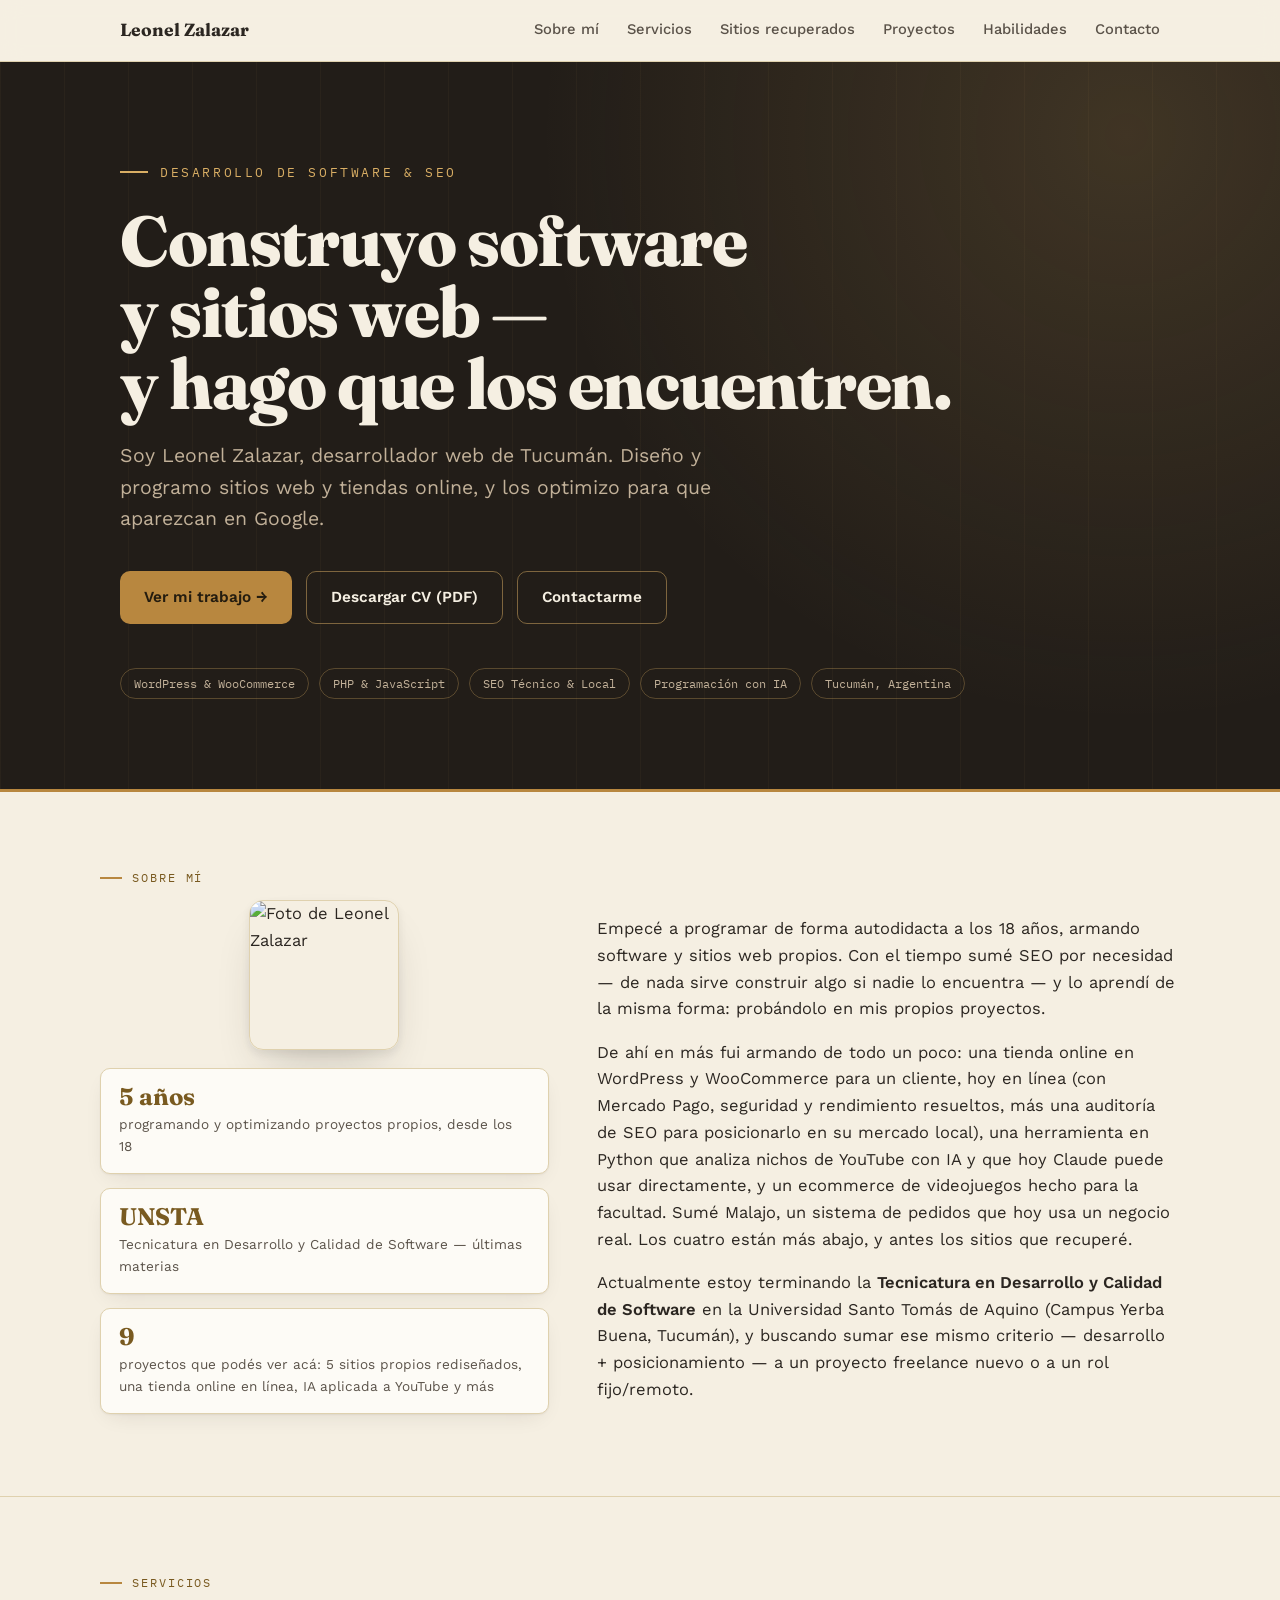
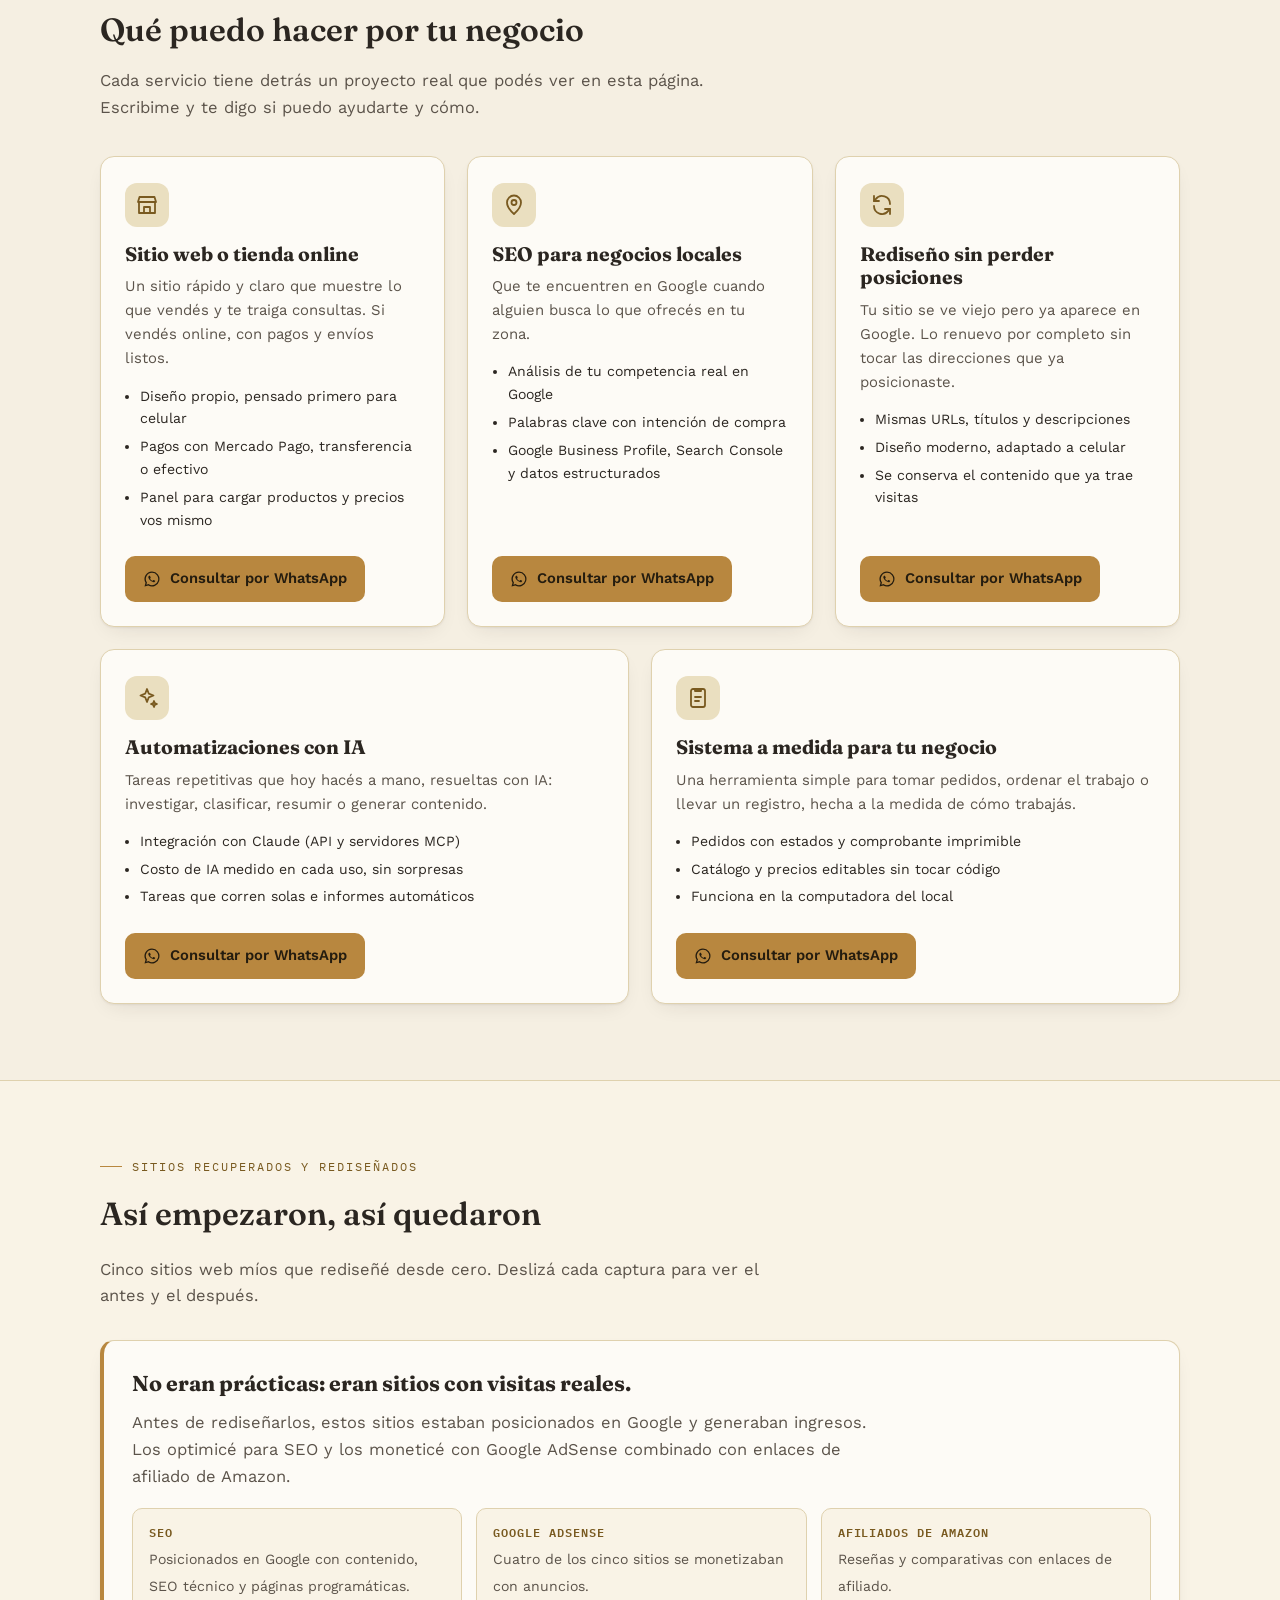
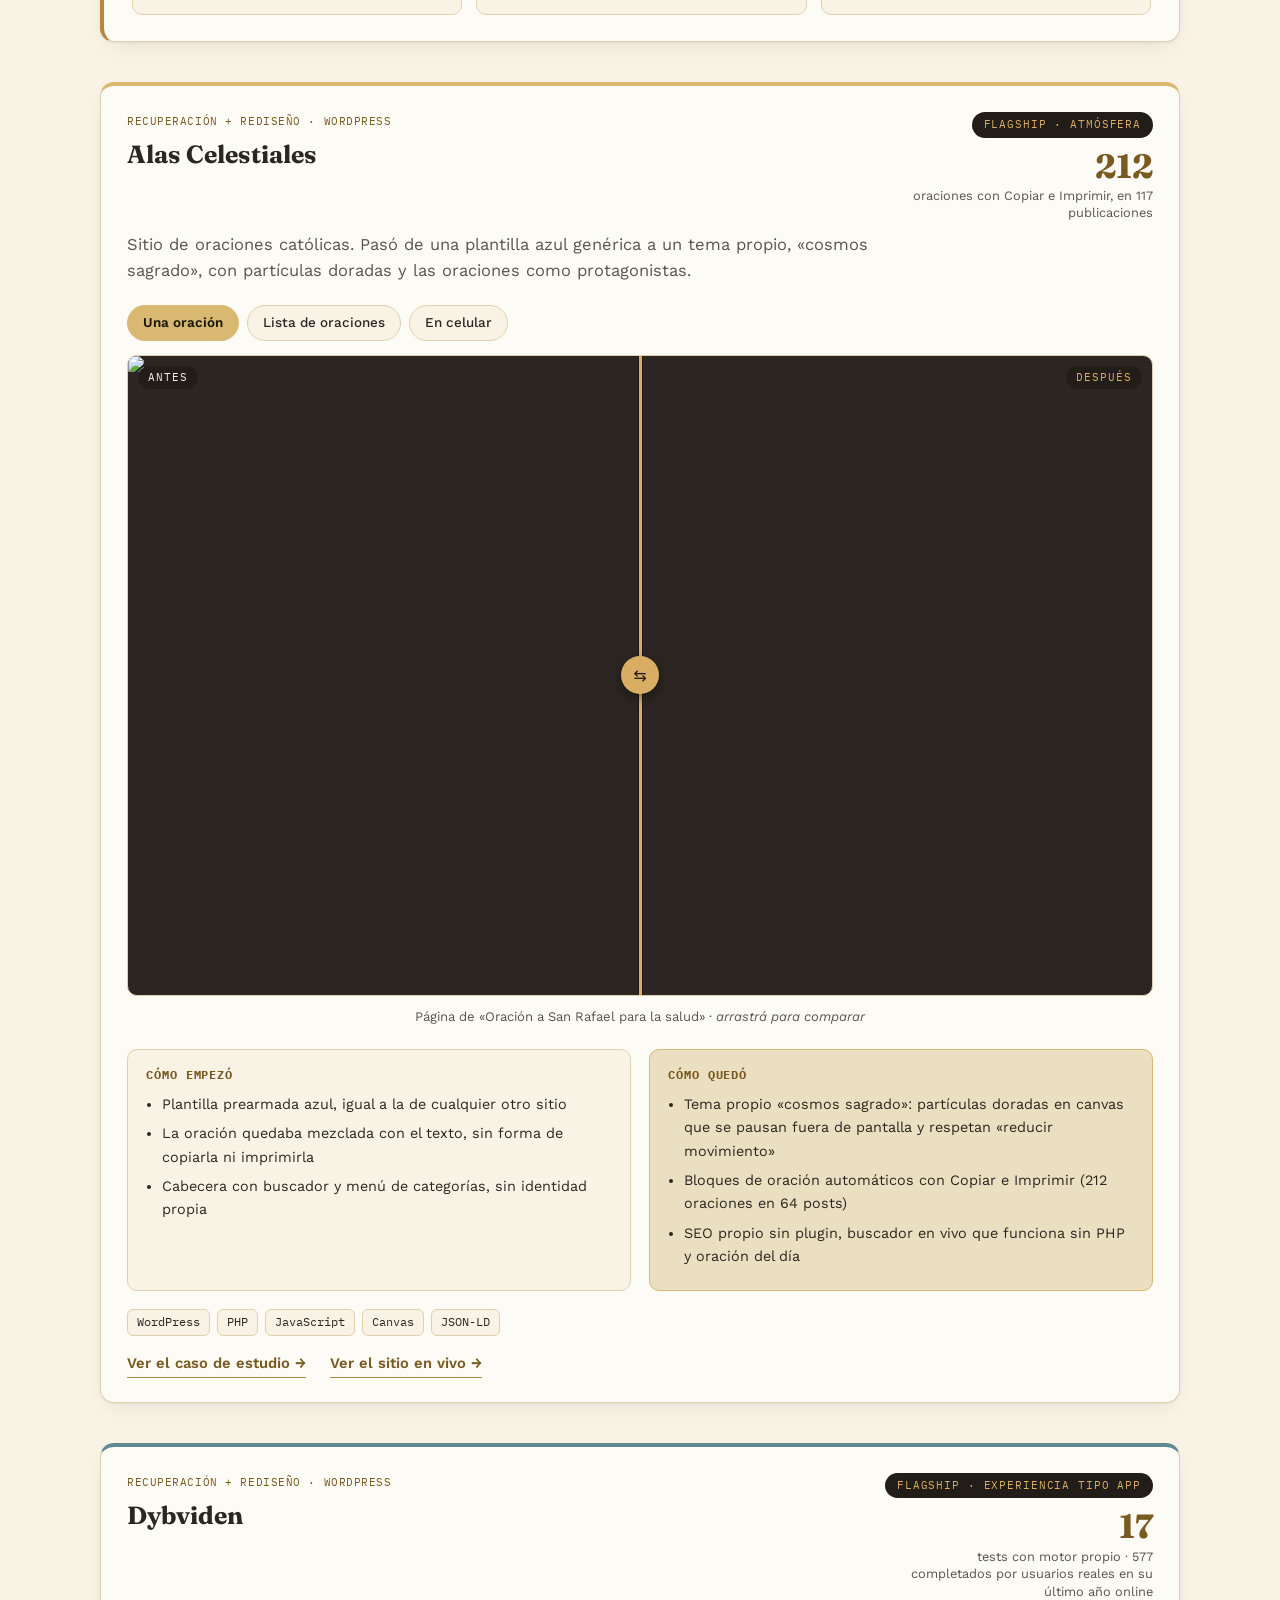
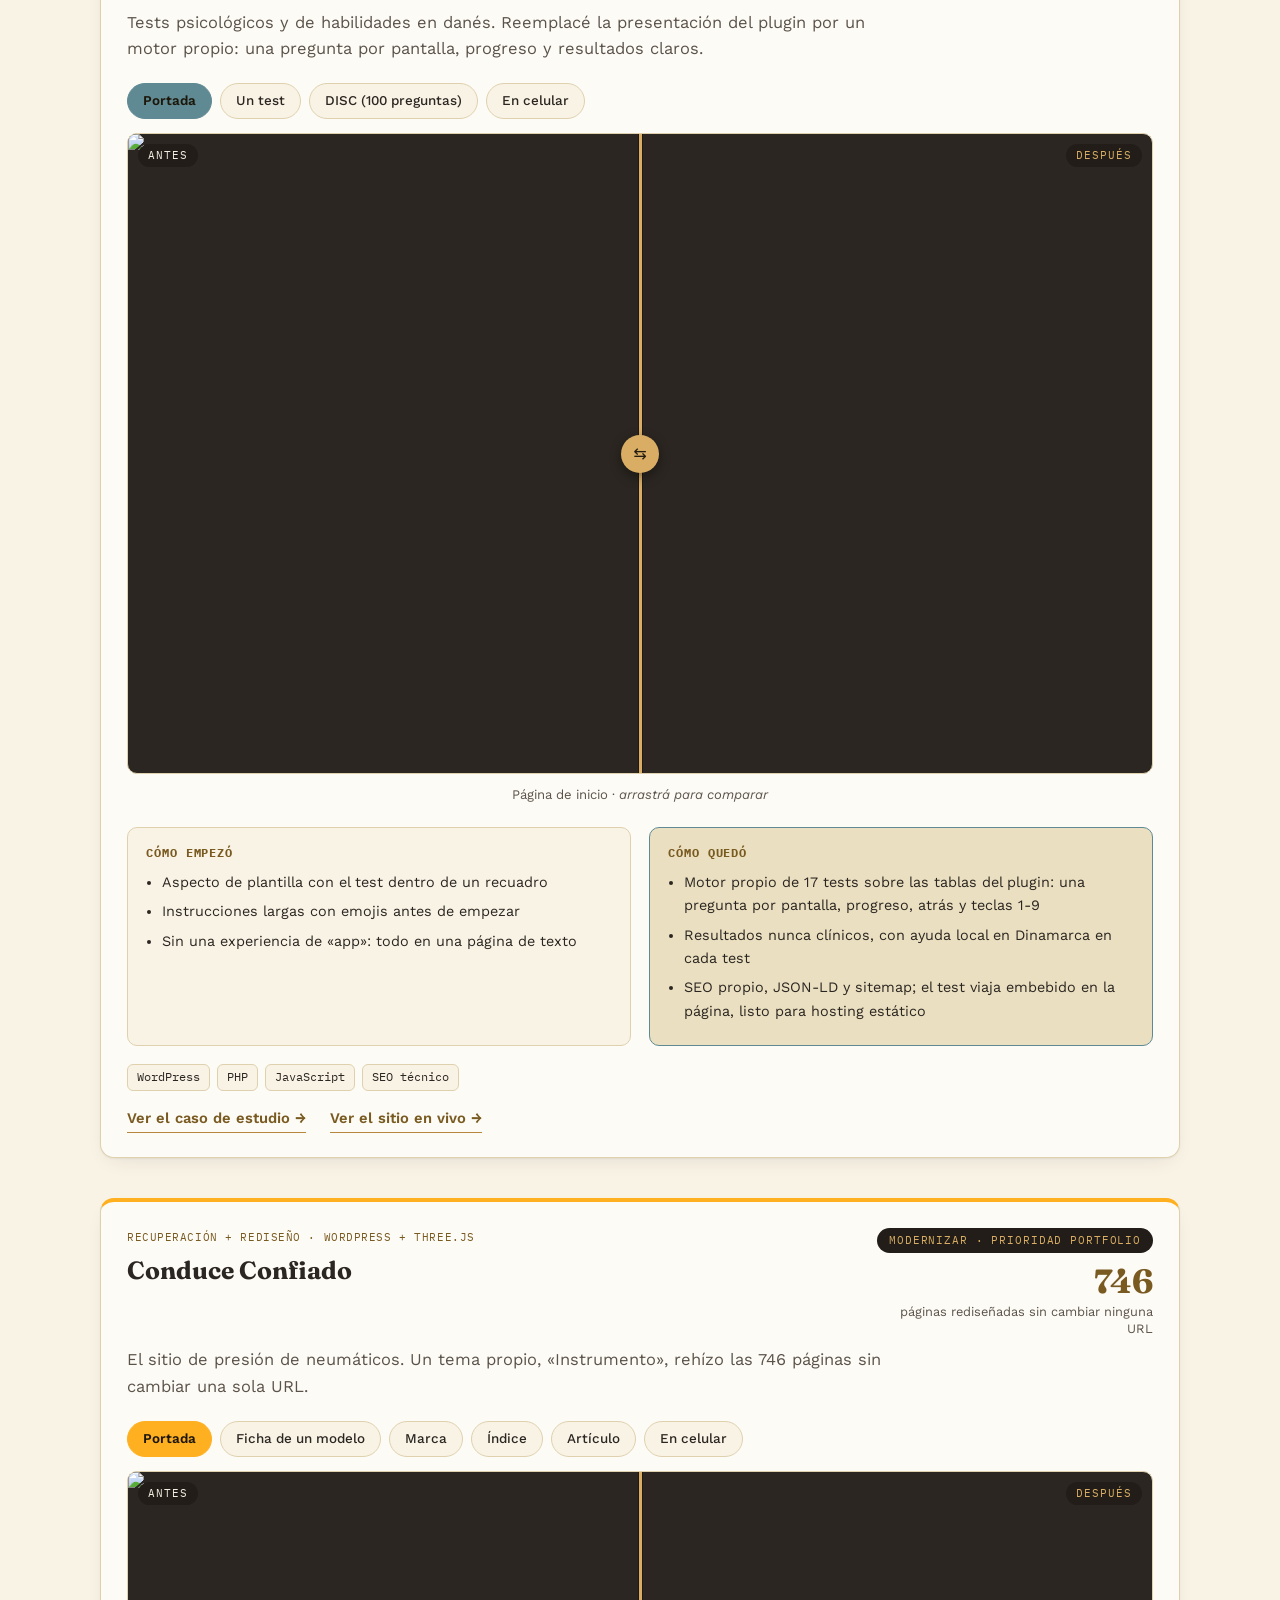
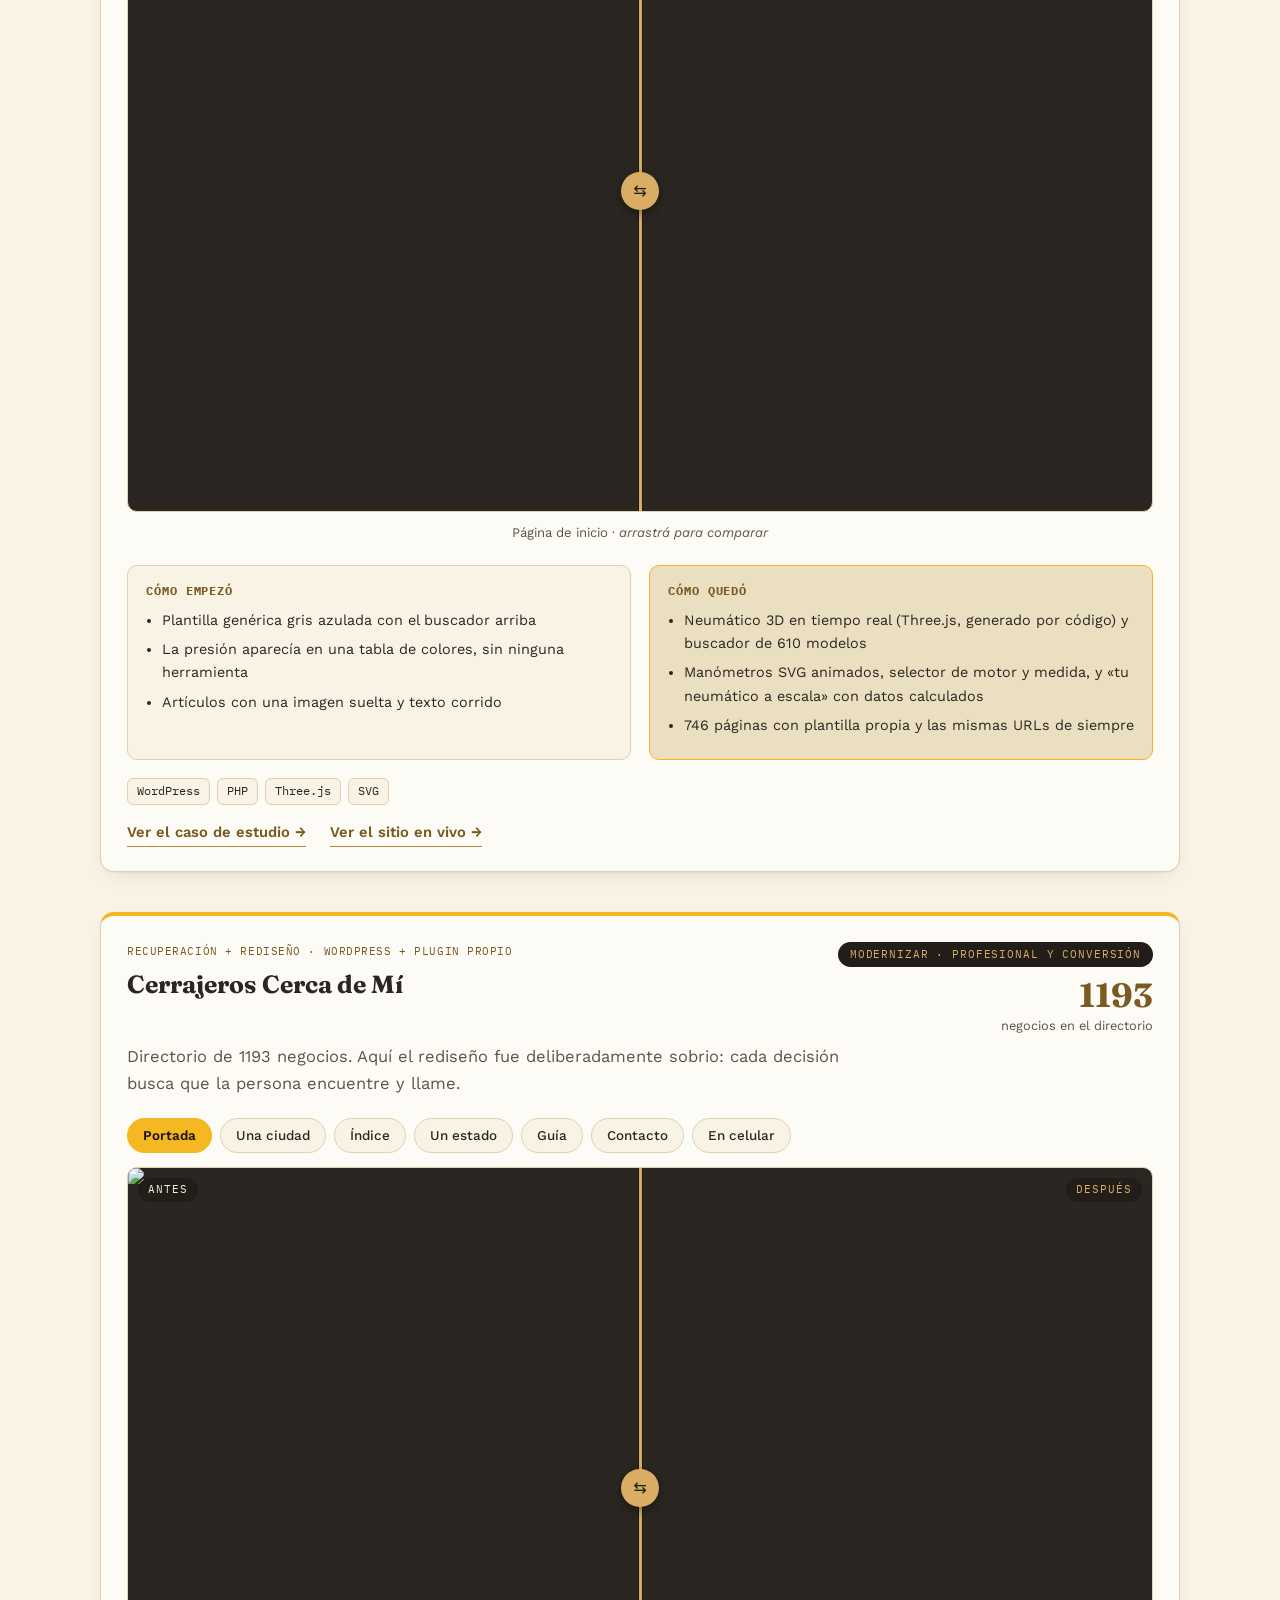
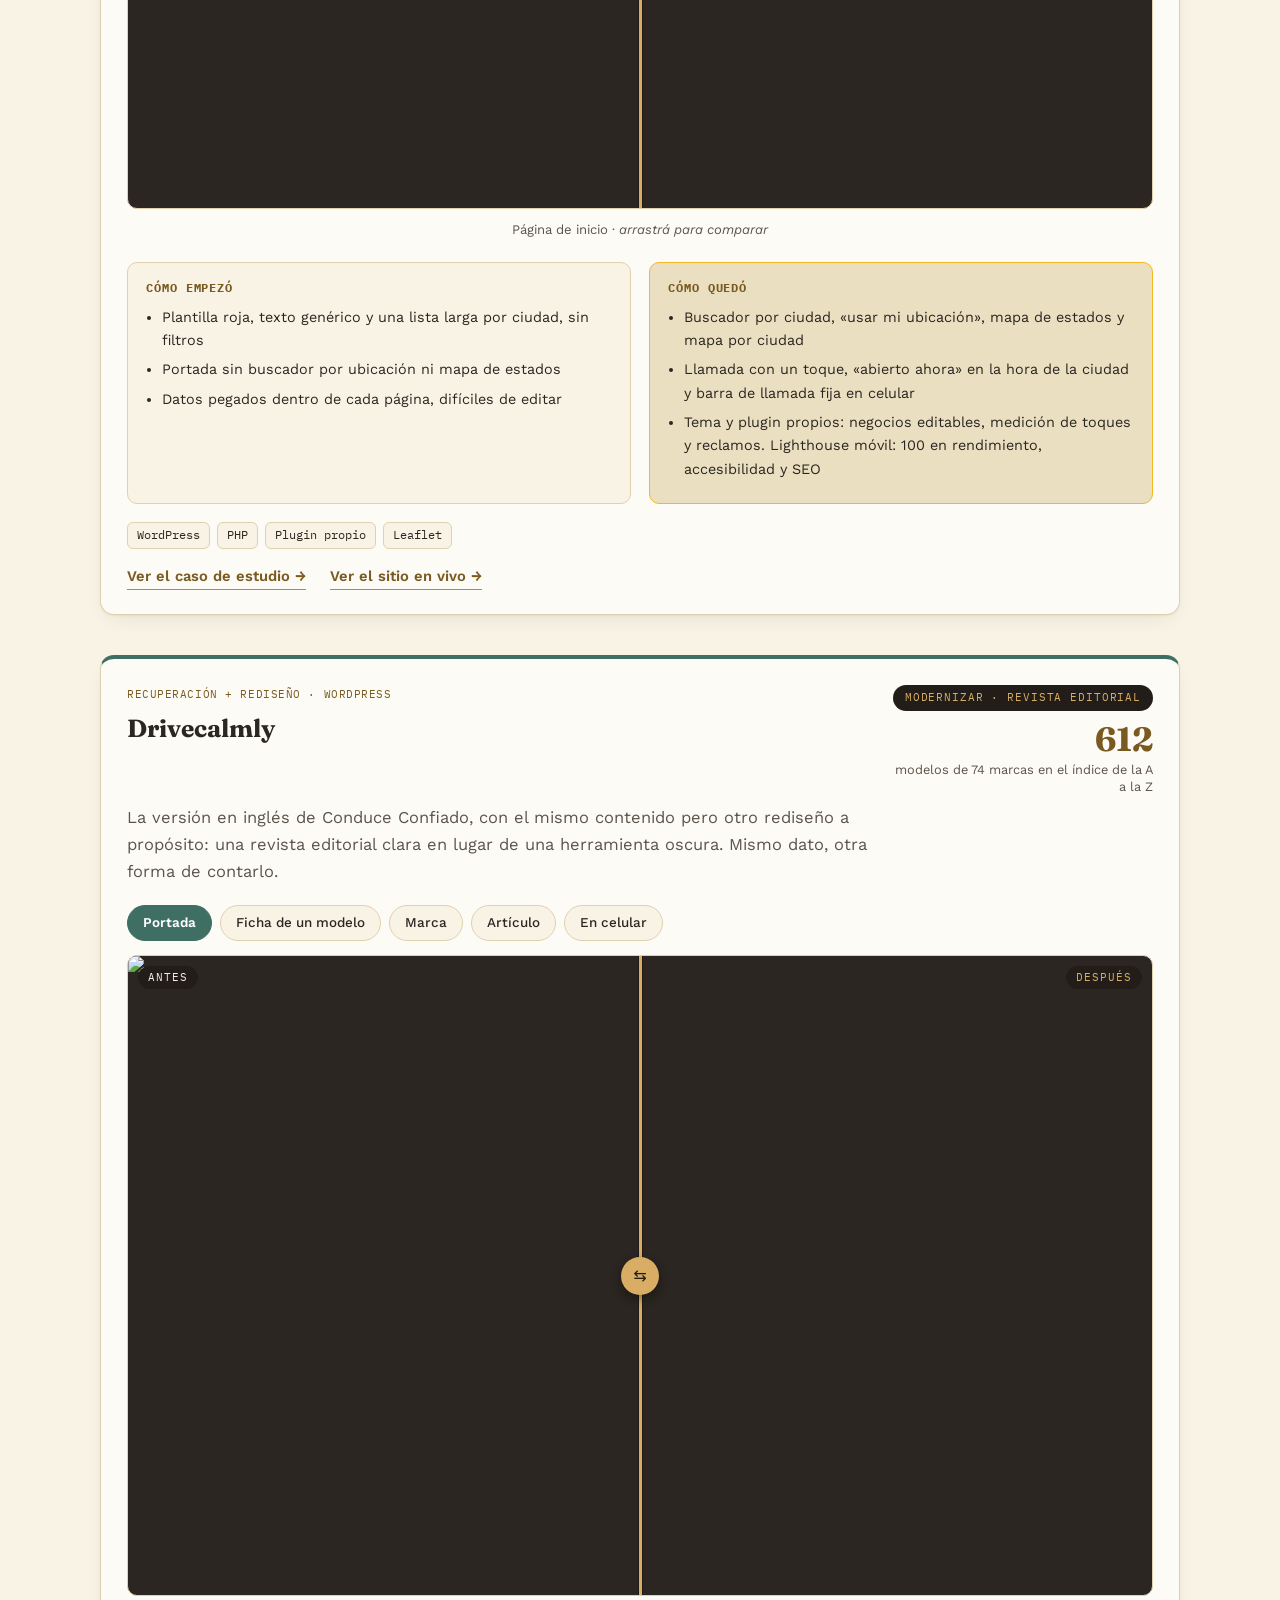
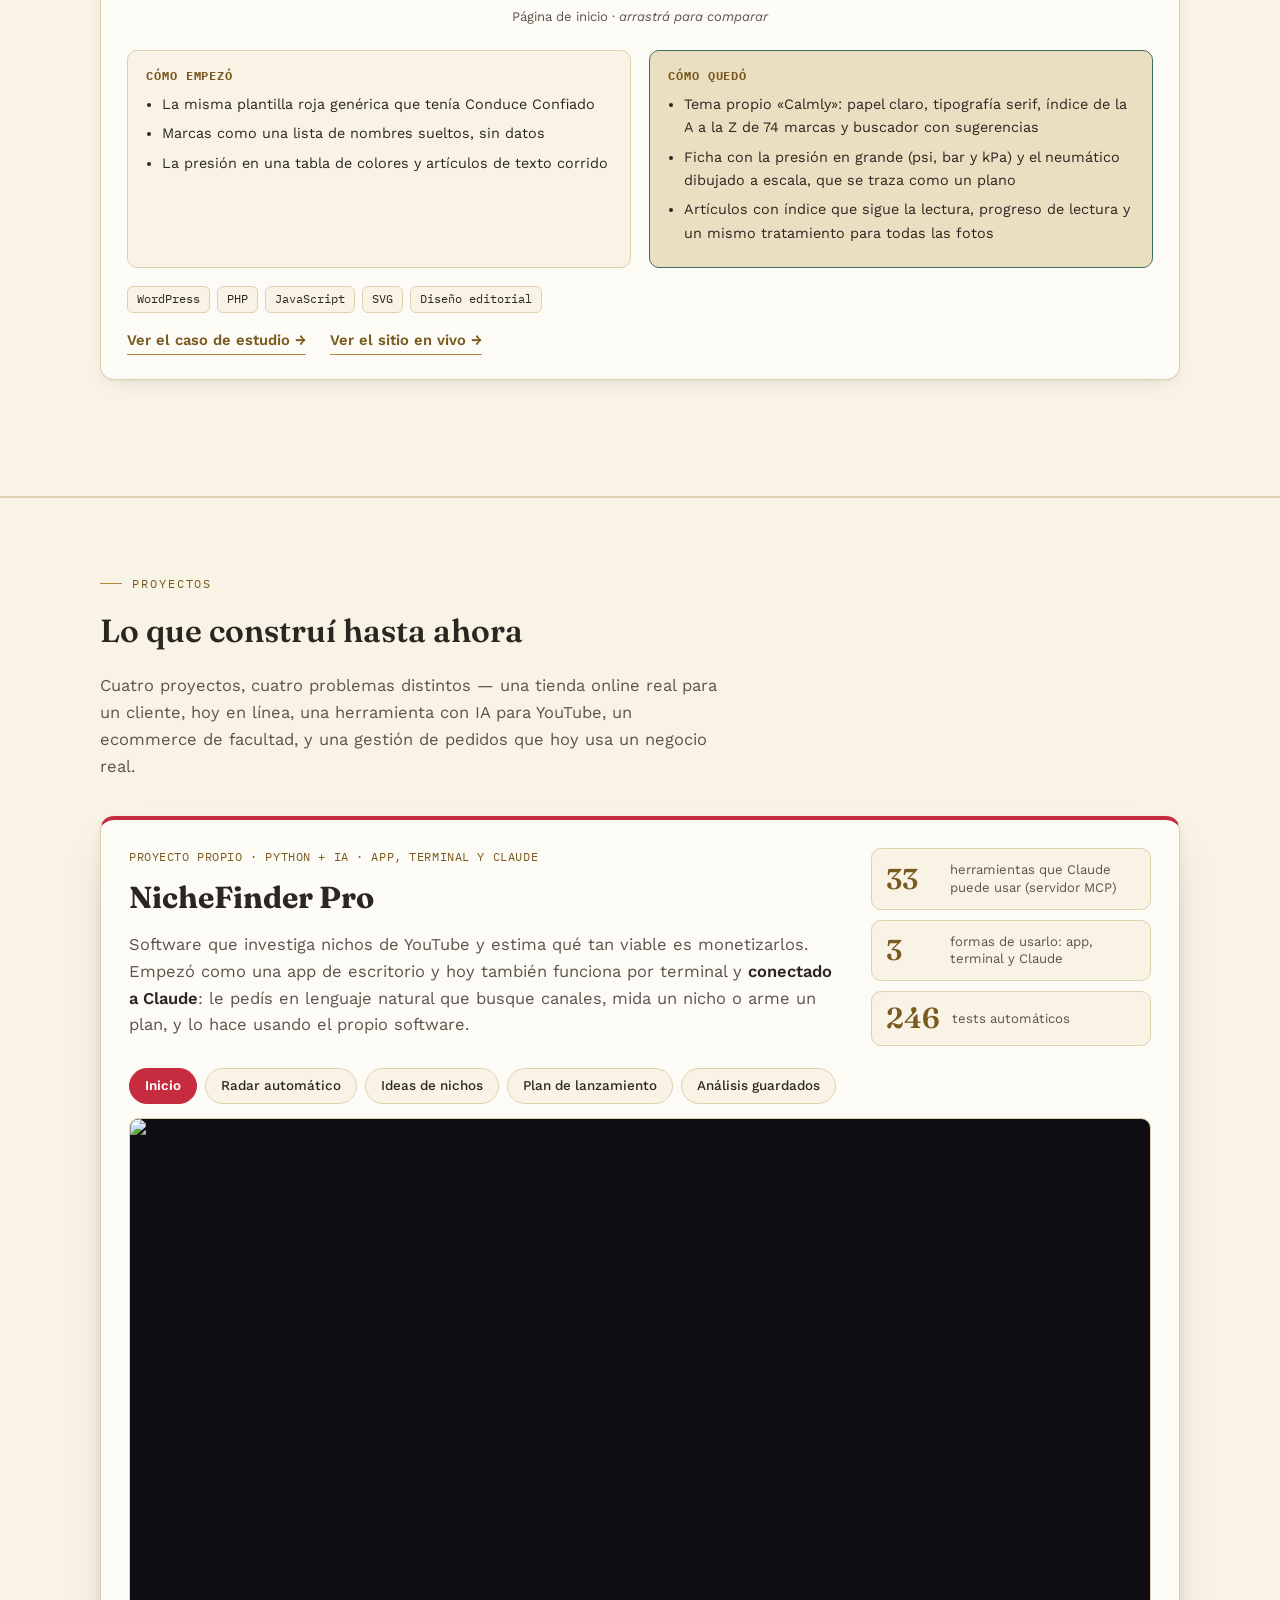
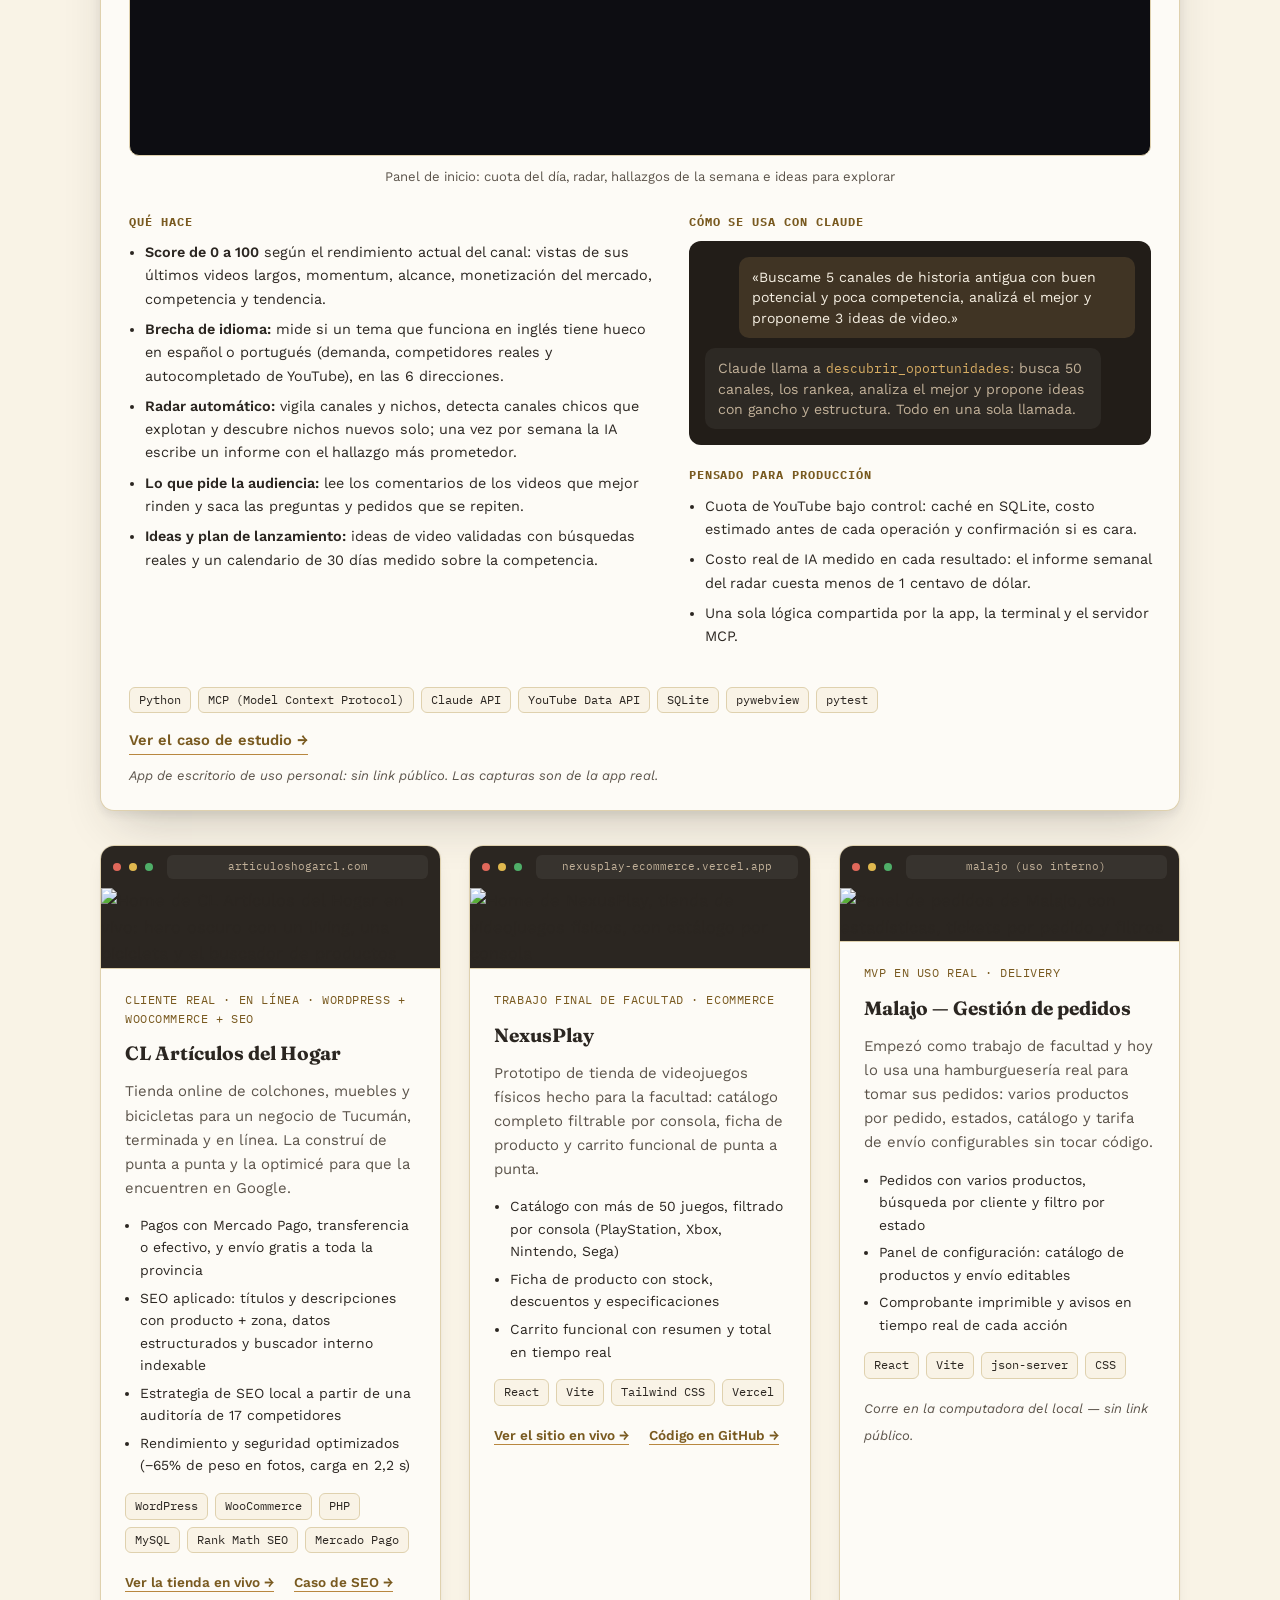
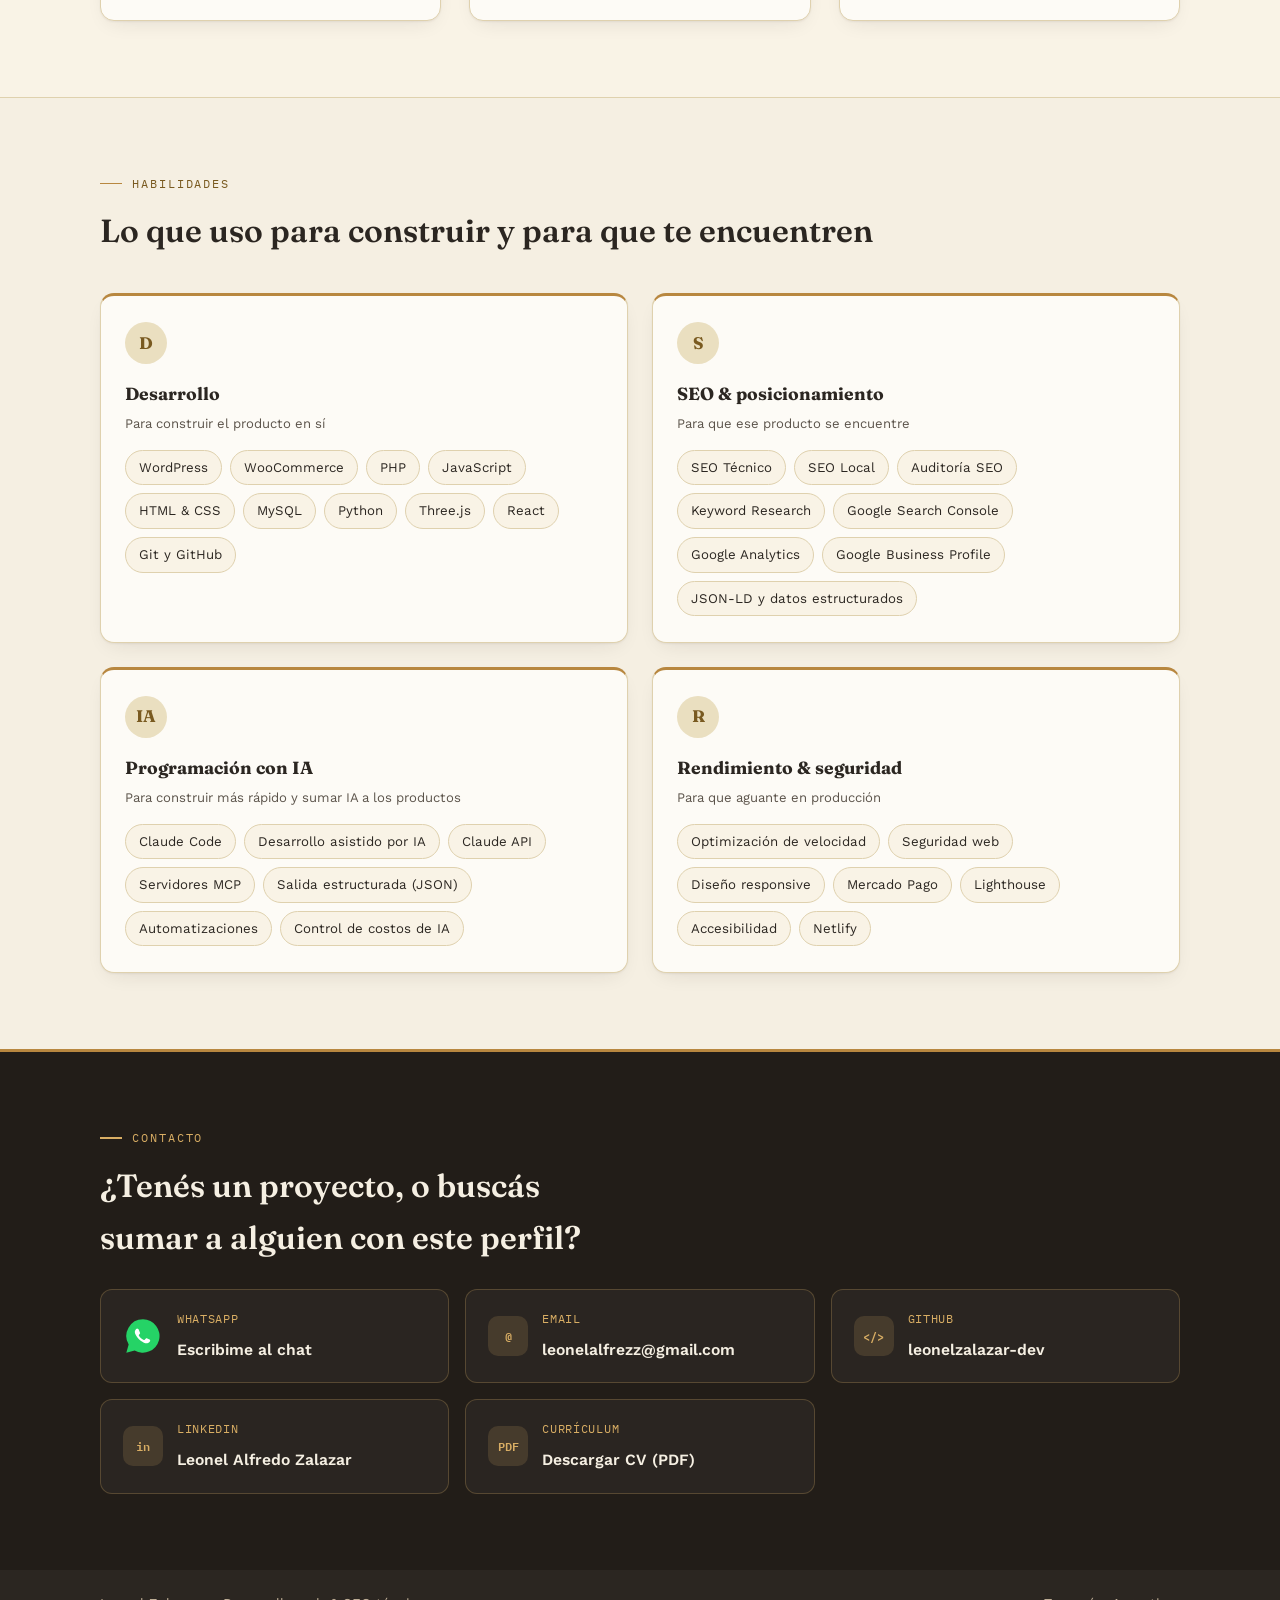
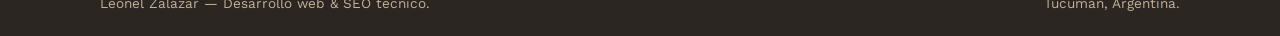
==== commit c493499c: "Nuevo usuario de GitHub: leonelzalazar-dev (URLs, canonical, sitemap, robots y CV) Co-Authored-By: C" ====
--- a/index.html
+++ b/index.html
@@ -6,16 +6,16 @@
 <meta name="description" content="Leonel Zalazar, desarrollador web y SEO de Tucumán, Argentina. WordPress, WooCommerce, PHP, JavaScript y SEO técnico y local. Proyectos reales y de código propio.">
 <meta name="theme-color" content="#221D18">
 <link rel="icon" href="data:image/svg+xml,%3Csvg xmlns='http://www.w3.org/2000/svg' viewBox='0 0 64 64'%3E%3Crect width='64' height='64' rx='14' fill='%23221D18'/%3E%3Ctext x='32' y='45' font-family='Georgia,serif' font-size='38' font-weight='700' text-anchor='middle' fill='%23D9AE64'%3EL%3C/text%3E%3C/svg%3E">
-<link rel="canonical" href="https://leonelzalazar912.github.io/">
+<link rel="canonical" href="https://leonelzalazar-dev.github.io/">
 <meta property="og:type" content="website">
-<meta property="og:url" content="https://leonelzalazar912.github.io/">
+<meta property="og:url" content="https://leonelzalazar-dev.github.io/">
 <meta property="og:locale" content="es_AR">
 <meta property="og:title" content="Leonel Zalazar — Desarrollo web y SEO">
 <meta property="og:description" content="Construyo software y sitios web, y hago que los encuentren.">
-<meta property="og:image" content="https://leonelzalazar912.github.io/img/og.jpg">
+<meta property="og:image" content="https://leonelzalazar-dev.github.io/img/og.jpg">
 <meta property="og:image:width" content="1200"><meta property="og:image:height" content="630">
 <meta name="twitter:card" content="summary_large_image">
-<script type="application/ld+json">{"@context":"https://schema.org","@type":"Person","name":"Leonel Zalazar","jobTitle":"Desarrollador web y SEO","address":{"@type":"PostalAddress","addressLocality":"Tucumán","addressCountry":"AR"},"email":"mailto:leonelalfrezz@gmail.com","sameAs":["https://www.linkedin.com/in/leonel-alfredo-zalazar-7910a031b/","https://github.com/leonelzalazar912"]}</script>
+<script type="application/ld+json">{"@context":"https://schema.org","@type":"Person","name":"Leonel Zalazar","jobTitle":"Desarrollador web y SEO","address":{"@type":"PostalAddress","addressLocality":"Tucumán","addressCountry":"AR"},"email":"mailto:leonelalfrezz@gmail.com","sameAs":["https://www.linkedin.com/in/leonelzalazar-dev/","https://github.com/leonelzalazar-dev"]}</script>
 <title>Leonel Zalazar</title>
 <link rel="preconnect" href="https://fonts.googleapis.com">
 <link rel="preconnect" href="https://fonts.gstatic.com" crossorigin>
@@ -642,7 +642,7 @@
           <div class="stack2">
             <span>React</span><span>Vite</span><span>Tailwind CSS</span><span>Vercel</span>
           </div>
-          <a class="link2" href="https://nexusplay-ecommerce.vercel.app/" target="_blank" rel="noopener">Ver el sitio en vivo →</a> <a class="link2" href="https://github.com/leonelzalazar912/nexusplay-ecommerce" target="_blank" rel="noopener" style="margin-left:14px">Código en GitHub →</a>
+          <a class="link2" href="https://nexusplay-ecommerce.vercel.app/" target="_blank" rel="noopener">Ver el sitio en vivo →</a> <a class="link2" href="https://github.com/leonelzalazar-dev/nexusplay-ecommerce" target="_blank" rel="noopener" style="margin-left:14px">Código en GitHub →</a>
         </div>
       </div>
       <div class="mini-proj" id="malajo">
@@ -727,8 +727,8 @@
     <div class="contact-row">
       <a class="contact-card" href="https://wa.me/5493815816019?text=Hola%20Leonel%2C%20vi%20tu%20portfolio" target="_blank" rel="noopener"><svg class="ic" viewBox="0 0 24 24" aria-hidden="true"><path fill="#25D366" d="M12 2a10 10 0 0 0-8.6 15.1L2 22l5-1.3A10 10 0 1 0 12 2z"/><path fill="#fff" d="M8.6 7.5c-.3 0-.6.1-.8.4-.5.6-.9 1.4-.6 2.4.4 1.4 1.7 3.2 3.4 4.5 1.8 1.3 3.3 1.8 4.4 1.4.9-.3 1.4-1.2 1.3-1.6l-.1-.3-1.9-.9c-.3-.1-.5 0-.7.2l-.6.7c-.1.1-.3.2-.5.1-1-.4-2.4-1.5-3-2.7-.1-.2 0-.4.1-.5l.5-.6c.2-.2.2-.4.1-.6l-.8-1.9c-.1-.3-.4-.5-.7-.5z"/></svg><span class="tx"><span class="l">WhatsApp</span><span class="v">Escribime al chat</span></span></a>
       <a class="contact-card" href="mailto:leonelalfrezz@gmail.com"><span class="ic badge" aria-hidden="true">@</span><span class="tx"><span class="l">Email</span><span class="v">leonelalfrezz@gmail.com</span></span></a>
-      <a class="contact-card" href="https://github.com/leonelzalazar912" target="_blank" rel="noopener"><span class="ic badge" aria-hidden="true">&lt;/&gt;</span><span class="tx"><span class="l">GitHub</span><span class="v">leonelzalazar912</span></span></a>
-      <a class="contact-card" href="https://www.linkedin.com/in/leonel-alfredo-zalazar-7910a031b/" target="_blank" rel="noopener"><span class="ic badge" aria-hidden="true">in</span><span class="tx"><span class="l">LinkedIn</span><span class="v">Leonel Alfredo Zalazar</span></span></a>
+      <a class="contact-card" href="https://github.com/leonelzalazar-dev" target="_blank" rel="noopener"><span class="ic badge" aria-hidden="true">&lt;/&gt;</span><span class="tx"><span class="l">GitHub</span><span class="v">leonelzalazar-dev</span></span></a>
+      <a class="contact-card" href="https://www.linkedin.com/in/leonelzalazar-dev/" target="_blank" rel="noopener"><span class="ic badge" aria-hidden="true">in</span><span class="tx"><span class="l">LinkedIn</span><span class="v">Leonel Alfredo Zalazar</span></span></a>
       <a class="contact-card" href="cv-leonel-zalazar.pdf" download><span class="ic badge" aria-hidden="true">PDF</span><span class="tx"><span class="l">Currículum</span><span class="v">Descargar CV (PDF)</span></span></a>
     </div>
   </div>
